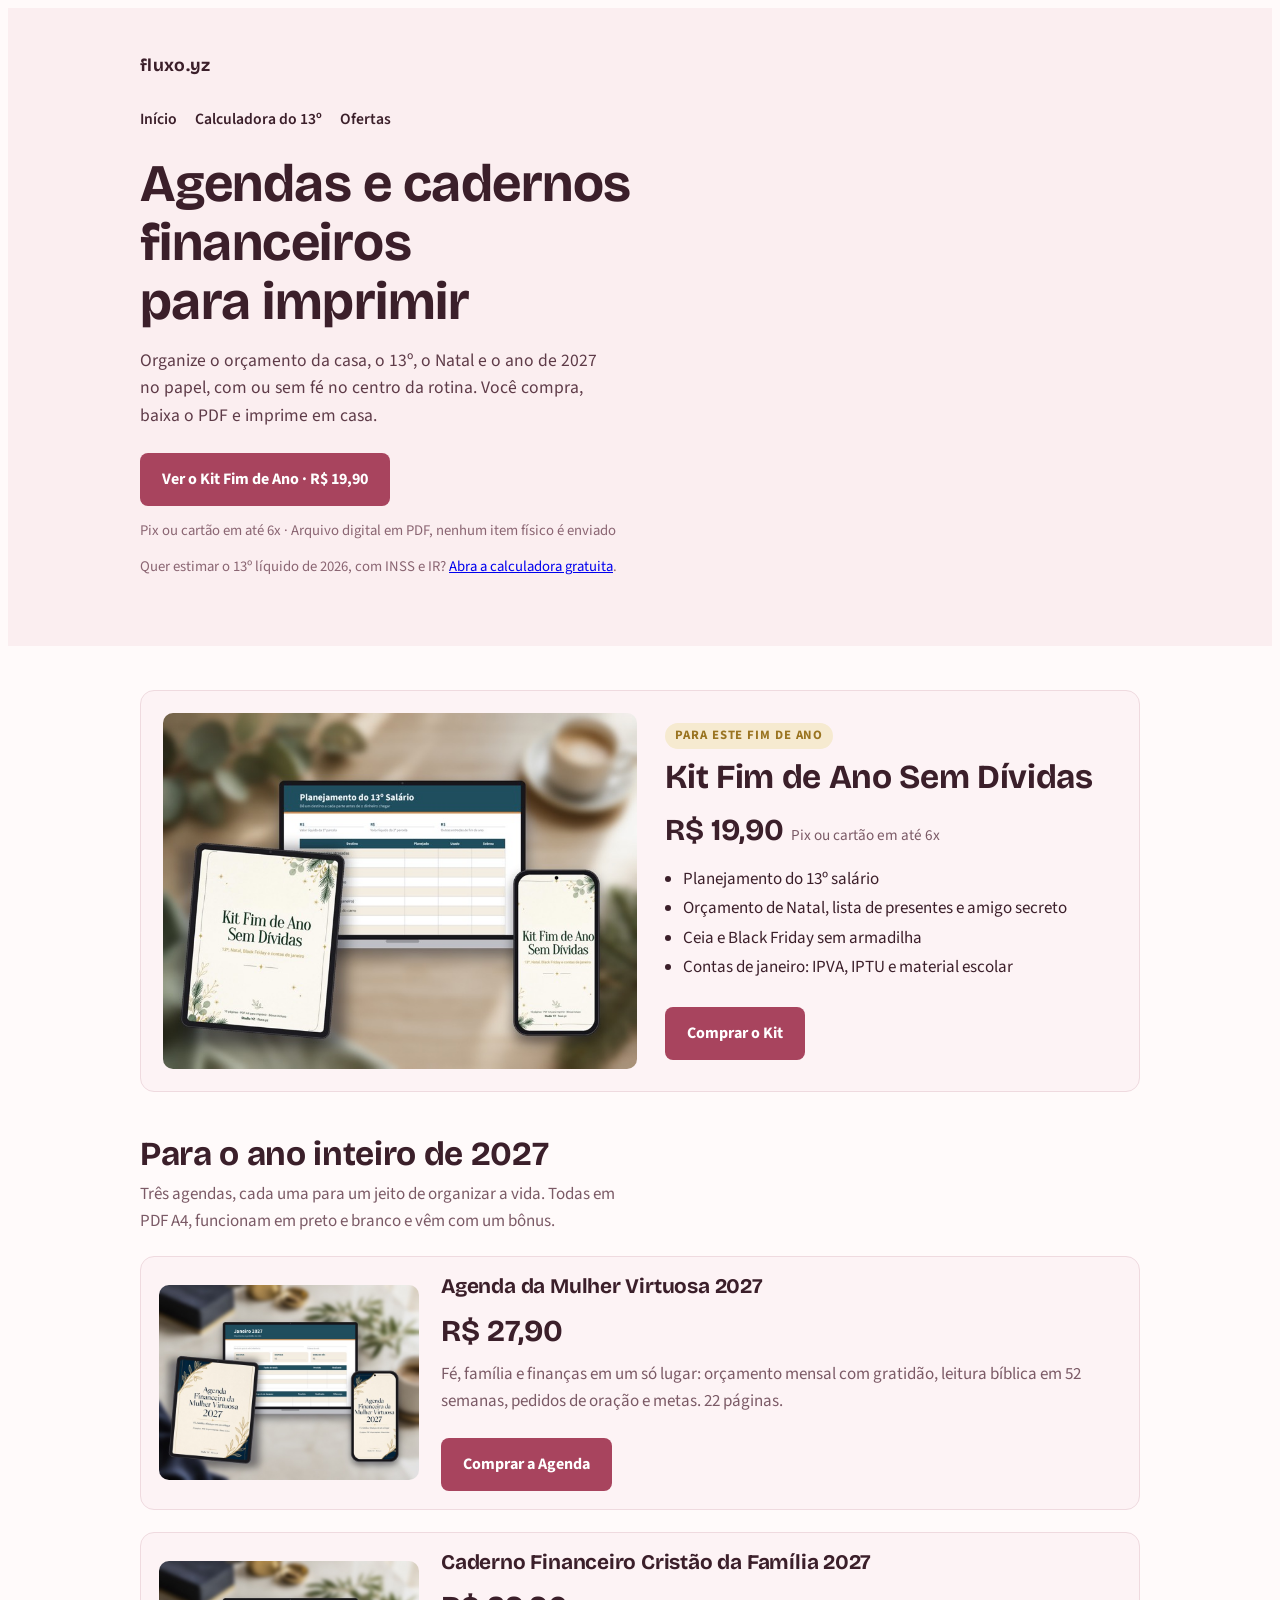
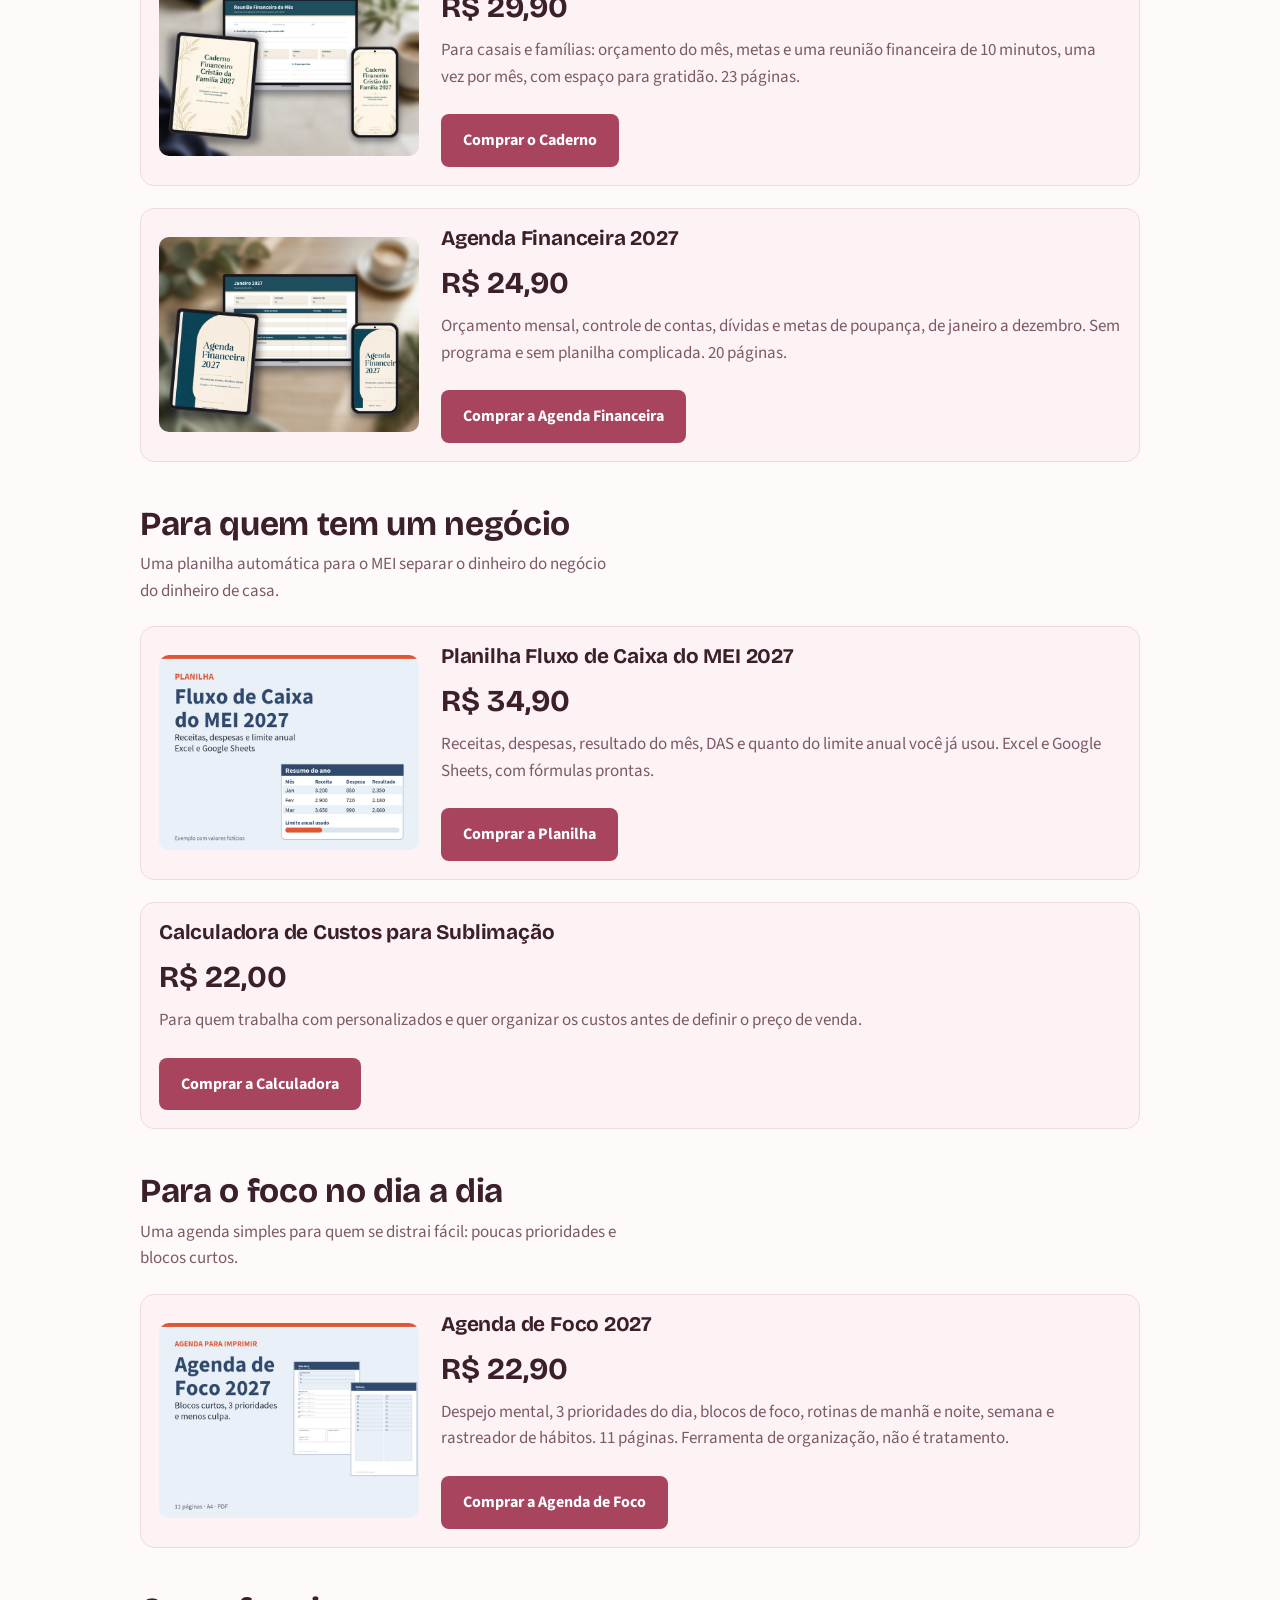
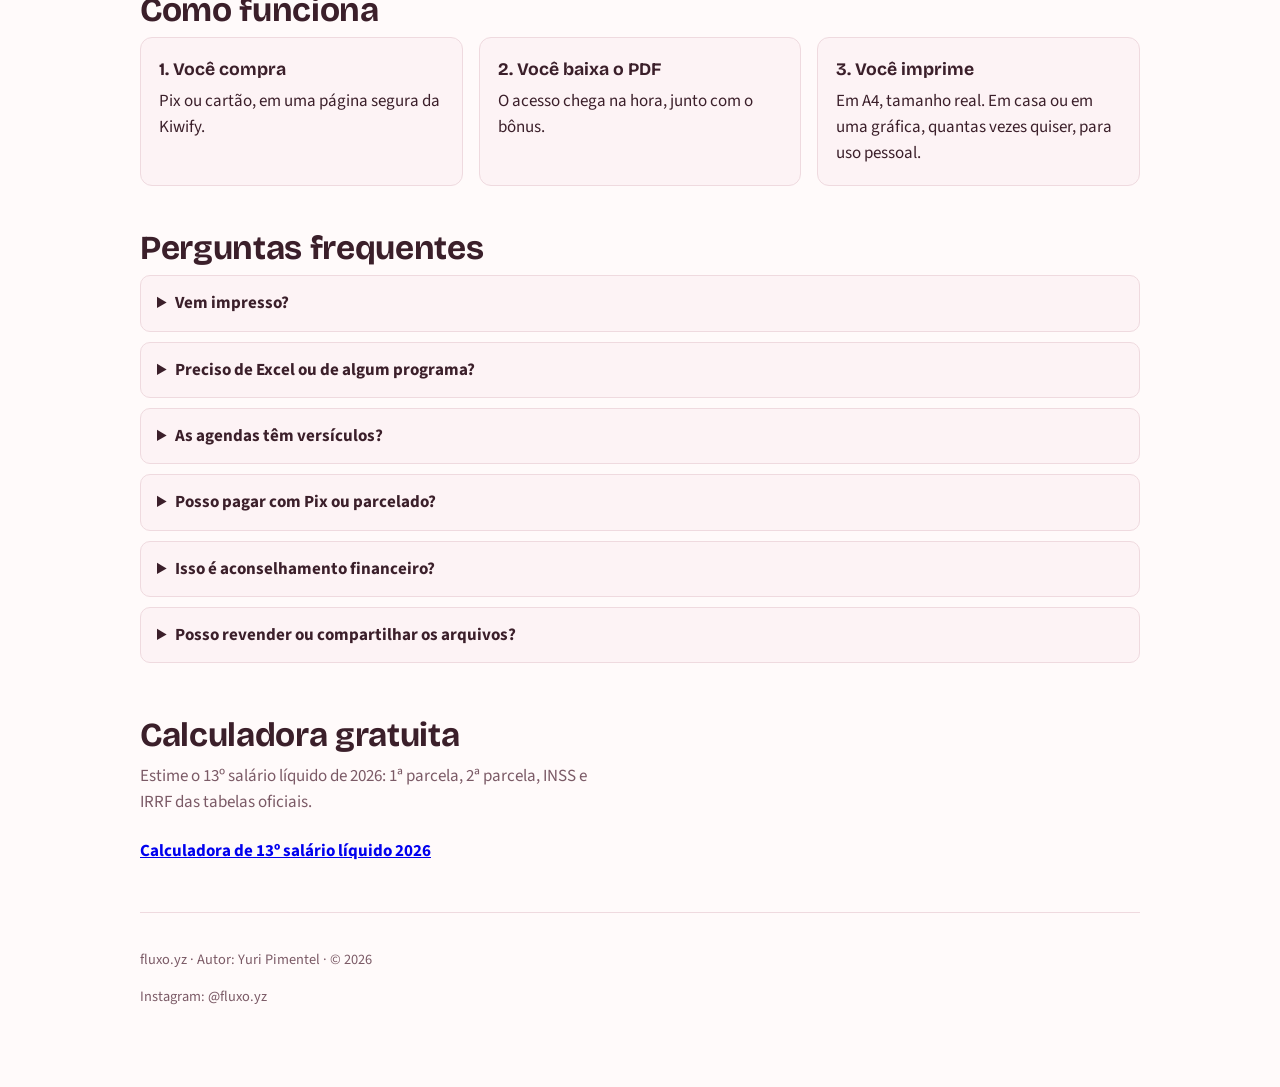
==== fluxo-yz/index.html @ ad60f801 "Add calculadora de 13º líquido 2026, sitemap e robots.txt Reescreve a calculadora com INSS/IRRF 2026" ====
<!doctype html><html lang="pt-BR"><head><meta charset="utf-8"><meta name="viewport" content="width=device-width,initial-scale=1,viewport-fit=cover"><title>fluxo.yz agendas financeiras</title>

<link rel="stylesheet" href="https://fonts.googleapis.com/css2?family=Bricolage+Grotesque:wght@600;700&family=Source+Sans+3:wght@400;600;700&display=swap">
<style>
/* Layout: brand header, one featured product (Kit, the time-limited one), then three product rows, how it works, FAQ. Warm white, navy headings, coral buttons. */
:root{
  --bg:#fffafa; --surface:#fdf3f5; --fg:#3b1f2a; --muted:#7b5a66; --line:#efdadf;
  --green:#fbeef0; --green-fg:#3b1f2a; --gold:#9a7421; --gold-soft:#f6ead0;
  --btn:#a8445e; --btn-fg:#ffffff; --lead:#5e3b48; --meta:#8a6572;
  --font-display:"Bricolage Grotesque","Segoe UI",system-ui,sans-serif;
  --font-body:"Source Sans 3","Segoe UI",system-ui,sans-serif;
}
@media (prefers-color-scheme: dark){:root:not([data-theme="light"]){
  --bg:#1c1116; --surface:#2a1a22; --fg:#f8edf0; --muted:#c4a3ae; --line:#42272f;
  --green:#2a1a22; --green-fg:#f8edf0; --gold:#e3bf72; --gold-soft:#3b2d16;
  --btn:#e58aa3; --btn-fg:#2a1019; --lead:#e0c5cd; --meta:#b99aa5; color-scheme:dark}}
:root[data-theme="dark"]{
  --bg:#1c1116; --surface:#2a1a22; --fg:#f8edf0; --muted:#c4a3ae; --line:#42272f;
  --green:#2a1a22; --green-fg:#f8edf0; --gold:#e3bf72; --gold-soft:#3b2d16;
  --btn:#e58aa3; --btn-fg:#2a1019; --lead:#e0c5cd; --meta:#b99aa5; color-scheme:dark}
body{background:var(--bg);color:var(--fg);font-family:var(--font-body);font-size:17px;line-height:1.55;padding-block:0 56px}
.wrap{max-width:1000px;margin:0 auto;padding-left:max(16px,env(safe-area-inset-left,0px));padding-right:max(16px,env(safe-area-inset-right,0px))}
h1,h2,h3{font-family:var(--font-display);margin:0;text-wrap:balance;letter-spacing:-.01em;line-height:1.12}
header.top{background:var(--green);color:var(--green-fg);padding-block:44px 52px}
.hero-nav{display:flex;flex-wrap:wrap;gap:8px 18px;margin:0 0 22px}
.hero-nav a{color:var(--fg);font-weight:600;text-decoration:none;font-size:.98rem}
.hero-nav a:hover{text-decoration:underline}
.calc-links{list-style:none;padding:0;margin:16px 0 0}
.calc-links li{margin:0 0 10px}
.calc-links a{font-weight:700}

.brand{margin-bottom:28px}
.brand img{width:44px;height:44px;border-radius:50%}
.brand span{font-family:var(--font-display);font-weight:700;font-size:1.1rem;letter-spacing:.02em}
h1{font-size:clamp(2rem,5.5vw,3.3rem);max-width:17ch}
.lead{max-width:52ch;margin:16px 0 0;color:var(--lead);font-size:1.1rem}
.cta{display:inline-block;margin-top:24px;background:var(--btn);color:var(--btn-fg);font-weight:700;text-decoration:none;padding:14px 22px;border-radius:8px;font-size:1rem}

.meta{margin-top:14px;font-size:.92rem;color:var(--meta)}
section{padding-block:44px 0}
h2{font-size:clamp(1.5rem,3.6vw,2.1rem);margin-bottom:8px}
.sub{color:var(--muted);max-width:60ch;margin:0 0 22px}
.feature{display:grid;grid-template-columns:1.05fr 1fr;gap:28px;align-items:center;background:var(--surface);border:1px solid var(--line);border-radius:14px;padding:22px}
.feature img,.row img{width:100%;height:auto;border-radius:10px;display:block}
.tag{display:inline-block;font-size:.8rem;font-weight:700;letter-spacing:.07em;text-transform:uppercase;background:var(--gold-soft);color:var(--gold);padding:3px 10px;border-radius:99px}
.price{font-family:var(--font-display);font-size:1.9rem;font-weight:700;margin:10px 0 2px}
.price small{font-size:.95rem;font-weight:400;color:var(--muted);font-family:var(--font-body)}
ul.in{margin:12px 0 0;padding-left:1.1rem}
ul.in li{margin:3px 0}
.rows{display:flex;flex-direction:column;gap:22px}
.row{display:grid;grid-template-columns:260px 1fr;gap:22px;align-items:center;background:var(--surface);border:1px solid var(--line);border-radius:14px;padding:18px}
.row h3{font-size:1.3rem}
.row p{margin:6px 0 0;color:var(--muted)}
.steps{display:grid;grid-template-columns:repeat(3,1fr);gap:16px}
.step{background:var(--surface);border:1px solid var(--line);border-radius:12px;padding:18px}
.step b{font-family:var(--font-display);font-size:1.1rem;display:block;margin-bottom:4px}
details{background:var(--surface);border:1px solid var(--line);border-radius:10px;padding:14px 16px;margin-bottom:10px}
summary{cursor:pointer;font-weight:700}
details p{margin:8px 0 0;color:var(--muted)}
footer{margin-top:48px;padding-top:22px;border-top:1px solid var(--line);color:var(--muted);font-size:.9rem}
@media(max-width:760px){.feature,.row{grid-template-columns:1fr}.steps{grid-template-columns:1fr}}
a.cta:focus-visible,summary:focus-visible{outline:3px solid var(--gold);outline-offset:2px}
</style></head><body>

<header class="top"><div class="wrap">
  <div class="brand"><span>fluxo.yz</span></div>
  <nav class="hero-nav" aria-label="Principal">
    <a href="./" aria-current="page">Início</a>
    <a href="calculadora-13o-salario/">Calculadora do 13º</a>
    <a href="ofertas/">Ofertas</a>
  </nav>
  <h1>Agendas e cadernos financeiros para imprimir</h1>
  <p class="lead">Organize o orçamento da casa, o 13º, o Natal e o ano de 2027 no papel, com ou sem fé no centro da rotina. Você compra, baixa o PDF e imprime em casa.</p>
  <a class="cta" href="https://pay.kiwify.com.br/gpDDOzI?utm_source=landing&utm_medium=site&utm_campaign=lp-nov26&utm_content=hero">Ver o Kit Fim de Ano · R$ 19,90</a>
  <div class="meta">Pix ou cartão em até 6x · Arquivo digital em PDF, nenhum item físico é enviado</div>
  <p class="meta">Quer estimar o 13º líquido de 2026, com INSS e IR? <a href="calculadora-13o-salario/">Abra a calculadora gratuita</a>.</p>
</div></header>

<main class="wrap">
<section>
  <div class="feature">
    <img alt="Kit Fim de Ano Sem Dívidas no iPad e no celular" src="[data-uri]">
    <div>
      <span class="tag">Para este fim de ano</span>
      <h2 style="margin-top:10px">Kit Fim de Ano Sem Dívidas</h2>
      <div class="price">R$ 19,90 <small>Pix ou cartão em até 6x</small></div>
      <ul class="in">
        <li>Planejamento do 13º salário</li>
        <li>Orçamento de Natal, lista de presentes e amigo secreto</li>
        <li>Ceia e Black Friday sem armadilha</li>
        <li>Contas de janeiro: IPVA, IPTU e material escolar</li>
      </ul>
      <a class="cta" href="https://pay.kiwify.com.br/gpDDOzI?utm_source=landing&utm_medium=site&utm_campaign=lp-nov26&utm_content=kit">Comprar o Kit</a>
    </div>
  </div>
</section>

<section>
  <h2>Para o ano inteiro de 2027</h2>
  <p class="sub">Três agendas, cada uma para um jeito de organizar a vida. Todas em PDF A4, funcionam em preto e branco e vêm com um bônus.</p>
  <div class="rows">
    <div class="row">
      <img alt="Agenda da Mulher Virtuosa 2027" src="[data-uri]">
      <div>
        <h3>Agenda da Mulher Virtuosa 2027</h3>
        <div class="price">R$ 27,90</div>
        <p>Fé, família e finanças em um só lugar: orçamento mensal com gratidão, leitura bíblica em 52 semanas, pedidos de oração e metas. 22 páginas.</p>
        <a class="cta" href="https://pay.kiwify.com.br/ndzrZaI?utm_source=landing&utm_medium=site&utm_campaign=lp-nov26&utm_content=virtuosa">Comprar a Agenda</a>
      </div>
    </div>
    <div class="row">
      <img alt="Caderno Financeiro Cristão da Família 2027" src="[data-uri]">
      <div>
        <h3>Caderno Financeiro Cristão da Família 2027</h3>
        <div class="price">R$ 29,90</div>
        <p>Para casais e famílias: orçamento do mês, metas e uma reunião financeira de 10 minutos, uma vez por mês, com espaço para gratidão. 23 páginas.</p>
        <a class="cta" href="https://pay.kiwify.com.br/xUQPfjQ?utm_source=landing&utm_medium=site&utm_campaign=lp-nov26&utm_content=familia">Comprar o Caderno</a>
      </div>
    </div>
    <div class="row">
      <img alt="Agenda Financeira 2027" src="[data-uri]">
      <div>
        <h3>Agenda Financeira 2027</h3>
        <div class="price">R$ 24,90</div>
        <p>Orçamento mensal, controle de contas, dívidas e metas de poupança, de janeiro a dezembro. Sem programa e sem planilha complicada. 20 páginas.</p>
        <a class="cta" href="https://pay.kiwify.com.br/mEySs1c?utm_source=landing&utm_medium=site&utm_campaign=lp-nov26&utm_content=agenda">Comprar a Agenda Financeira</a>
      </div>
    </div>
  </div>
</section>


<section>
  <h2>Para quem tem um negócio</h2>
  <p class="sub">Uma planilha automática para o MEI separar o dinheiro do negócio do dinheiro de casa.</p>
  <div class="rows">
    <div class="row">
      <img alt="Planilha Fluxo de Caixa do MEI 2027" src="[data-uri]">
      <div>
        <h3>Planilha Fluxo de Caixa do MEI 2027</h3>
        <div class="price">R$ 34,90</div>
        <p>Receitas, despesas, resultado do mês, DAS e quanto do limite anual você já usou. Excel e Google Sheets, com fórmulas prontas.</p>
        <a class="cta" href="https://pay.kiwify.com.br/rLqLBRg?utm_source=landing&utm_medium=site&utm_campaign=lp-nov26&utm_content=mei">Comprar a Planilha</a>
      </div>
    </div>
    <div class="row">
      <div style="grid-column:1 / -1">
        <h3>Calculadora de Custos para Sublimação</h3>
        <div class="price">R$ 22,00</div>
        <p>Para quem trabalha com personalizados e quer organizar os custos antes de definir o preço de venda.</p>
        <a class="cta" href="https://pay.kiwify.com.br/ODxu8qK?utm_source=landing&utm_medium=site&utm_campaign=lp-nov26&utm_content=sublimacao">Comprar a Calculadora</a>
      </div>
    </div>
  </div>
</section>


<section>
  <h2>Para o foco no dia a dia</h2>
  <p class="sub">Uma agenda simples para quem se distrai fácil: poucas prioridades e blocos curtos.</p>
  <div class="rows">
    <div class="row">
      <img alt="Agenda de Foco 2027" src="[data-uri]">
      <div>
        <h3>Agenda de Foco 2027</h3>
        <div class="price">R$ 22,90</div>
        <p>Despejo mental, 3 prioridades do dia, blocos de foco, rotinas de manhã e noite, semana e rastreador de hábitos. 11 páginas. Ferramenta de organização, não é tratamento.</p>
        <a class="cta" href="https://pay.kiwify.com.br/nKPD2Nx">Comprar a Agenda de Foco</a>
      </div>
    </div>
  </div>
</section>

<section>
  <h2>Como funciona</h2>
  <div class="steps">
    <div class="step"><b>1. Você compra</b>Pix ou cartão, em uma página segura da Kiwify.</div>
    <div class="step"><b>2. Você baixa o PDF</b>O acesso chega na hora, junto com o bônus.</div>
    <div class="step"><b>3. Você imprime</b>Em A4, tamanho real. Em casa ou em uma gráfica, quantas vezes quiser, para uso pessoal.</div>
  </div>
</section>

<section>
  <h2>Perguntas frequentes</h2>
  <details><summary>Vem impresso?</summary><p>Não. É um arquivo digital em PDF para você imprimir. Nenhum item físico é enviado.</p></details>
  <details><summary>Preciso de Excel ou de algum programa?</summary><p>Não. Basta imprimir e preencher à mão. Também dá para preencher em um tablet com um aplicativo de anotação em PDF.</p></details>
  <details><summary>As agendas têm versículos?</summary><p>Não trazem texto bíblico. Há campos para você escrever os versículos da tradução que preferir.</p></details>
  <details><summary>Posso pagar com Pix ou parcelado?</summary><p>Sim. O checkout da Kiwify aceita Pix e cartão em até 6x.</p></details>
  <details><summary>Isso é aconselhamento financeiro?</summary><p>Não. É uma ferramenta de organização. Os resultados dependem de como cada pessoa a utiliza.</p></details>
  <details><summary>Posso revender ou compartilhar os arquivos?</summary><p>Não. O uso é pessoal.</p></details>
</section>

<section>
  <h2>Calculadora gratuita</h2>
  <p class="sub">Estime o 13º salário líquido de 2026: 1ª parcela, 2ª parcela, INSS e IRRF das tabelas oficiais.</p>
  <ul class="calc-links">
    <li><a href="calculadora-13o-salario/">Calculadora de 13º salário líquido 2026</a></li>
  </ul>
</section>

<footer>
  <p>fluxo.yz · Autor: Yuri Pimentel · © 2026</p>
  <p>Instagram: @fluxo.yz</p>
</footer>
</main>
</body></html>
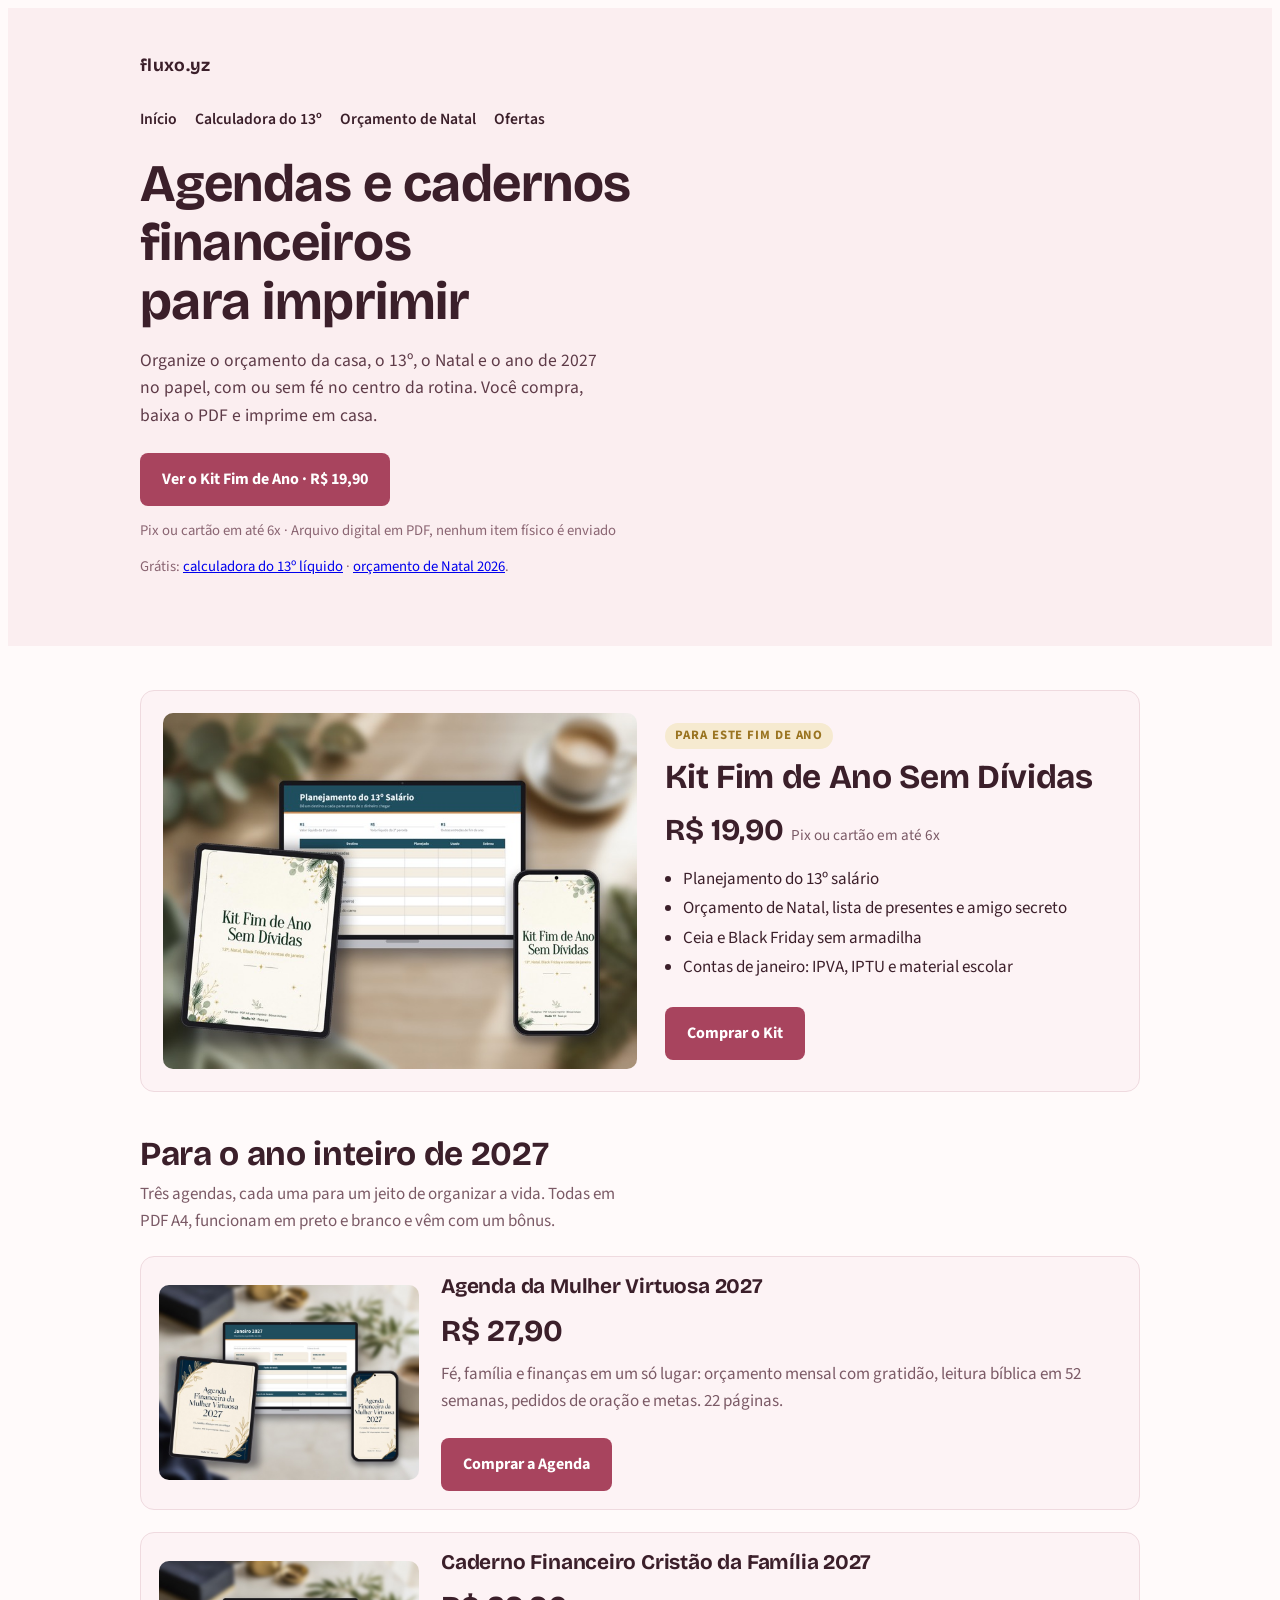
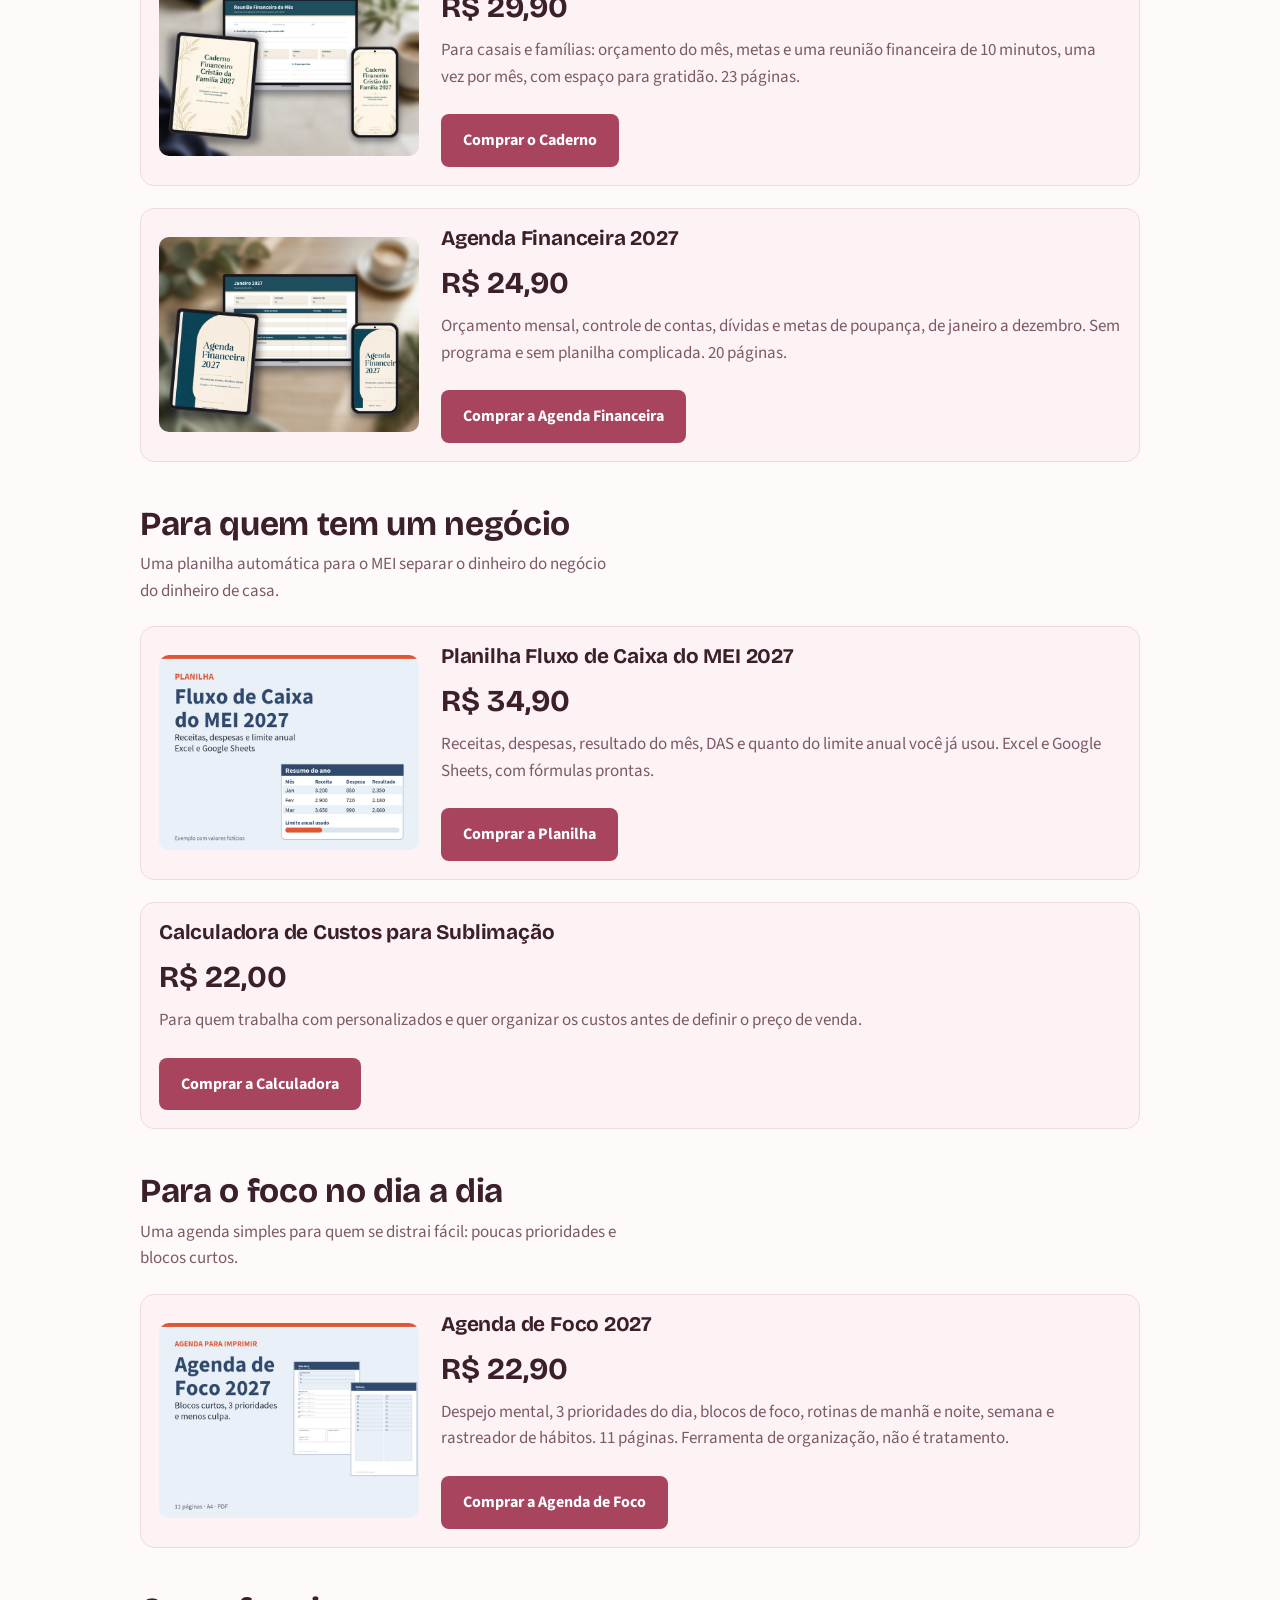
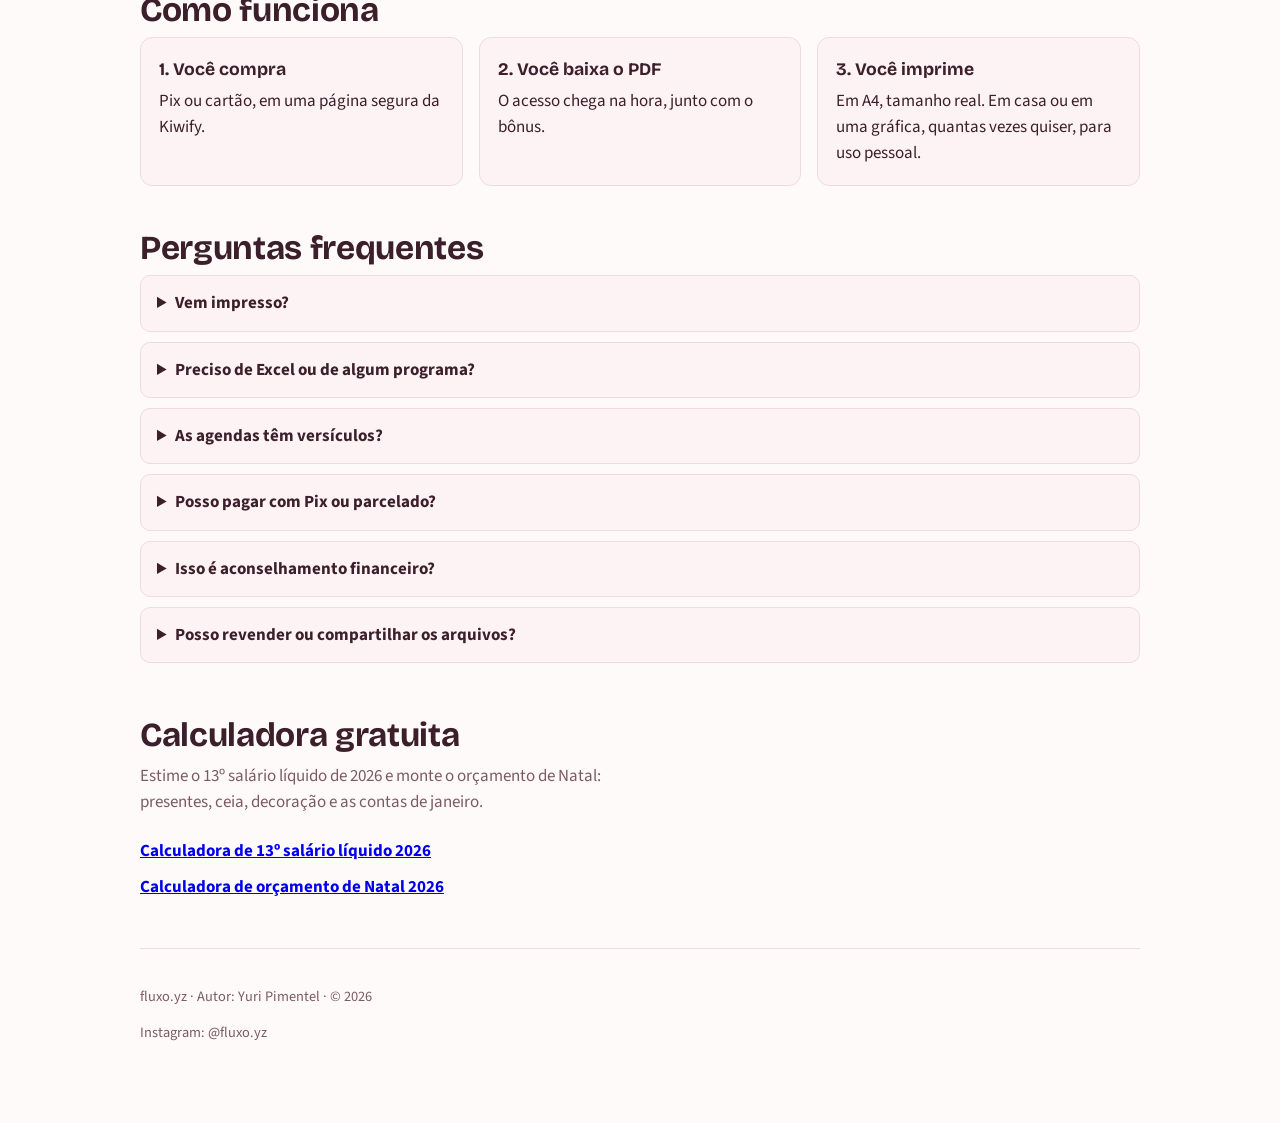
==== commit 05bb1856: "Add calculadora de orçamento de Natal 2026 Página gratuita para somar o 13º, presentes, ceia e conta" ====
--- a/fluxo-yz/index.html
+++ b/fluxo-yz/index.html
@@ -67,13 +67,14 @@
   <nav class="hero-nav" aria-label="Principal">
     <a href="./" aria-current="page">Início</a>
     <a href="calculadora-13o-salario/">Calculadora do 13º</a>
+    <a href="calculadora-orcamento-natal/">Orçamento de Natal</a>
     <a href="ofertas/">Ofertas</a>
   </nav>
   <h1>Agendas e cadernos financeiros para imprimir</h1>
   <p class="lead">Organize o orçamento da casa, o 13º, o Natal e o ano de 2027 no papel, com ou sem fé no centro da rotina. Você compra, baixa o PDF e imprime em casa.</p>
   <a class="cta" href="https://pay.kiwify.com.br/gpDDOzI?utm_source=landing&utm_medium=site&utm_campaign=lp-nov26&utm_content=hero">Ver o Kit Fim de Ano · R$ 19,90</a>
   <div class="meta">Pix ou cartão em até 6x · Arquivo digital em PDF, nenhum item físico é enviado</div>
-  <p class="meta">Quer estimar o 13º líquido de 2026, com INSS e IR? <a href="calculadora-13o-salario/">Abra a calculadora gratuita</a>.</p>
+  <p class="meta">Grátis: <a href="calculadora-13o-salario/">calculadora do 13º líquido</a> · <a href="calculadora-orcamento-natal/">orçamento de Natal 2026</a>.</p>
 </div></header>
 
 <main class="wrap">
@@ -192,9 +193,10 @@
 
 <section>
   <h2>Calculadora gratuita</h2>
-  <p class="sub">Estime o 13º salário líquido de 2026: 1ª parcela, 2ª parcela, INSS e IRRF das tabelas oficiais.</p>
+  <p class="sub">Estime o 13º salário líquido de 2026 e monte o orçamento de Natal: presentes, ceia, decoração e as contas de janeiro.</p>
   <ul class="calc-links">
     <li><a href="calculadora-13o-salario/">Calculadora de 13º salário líquido 2026</a></li>
+    <li><a href="calculadora-orcamento-natal/">Calculadora de orçamento de Natal 2026</a></li>
   </ul>
 </section>
 
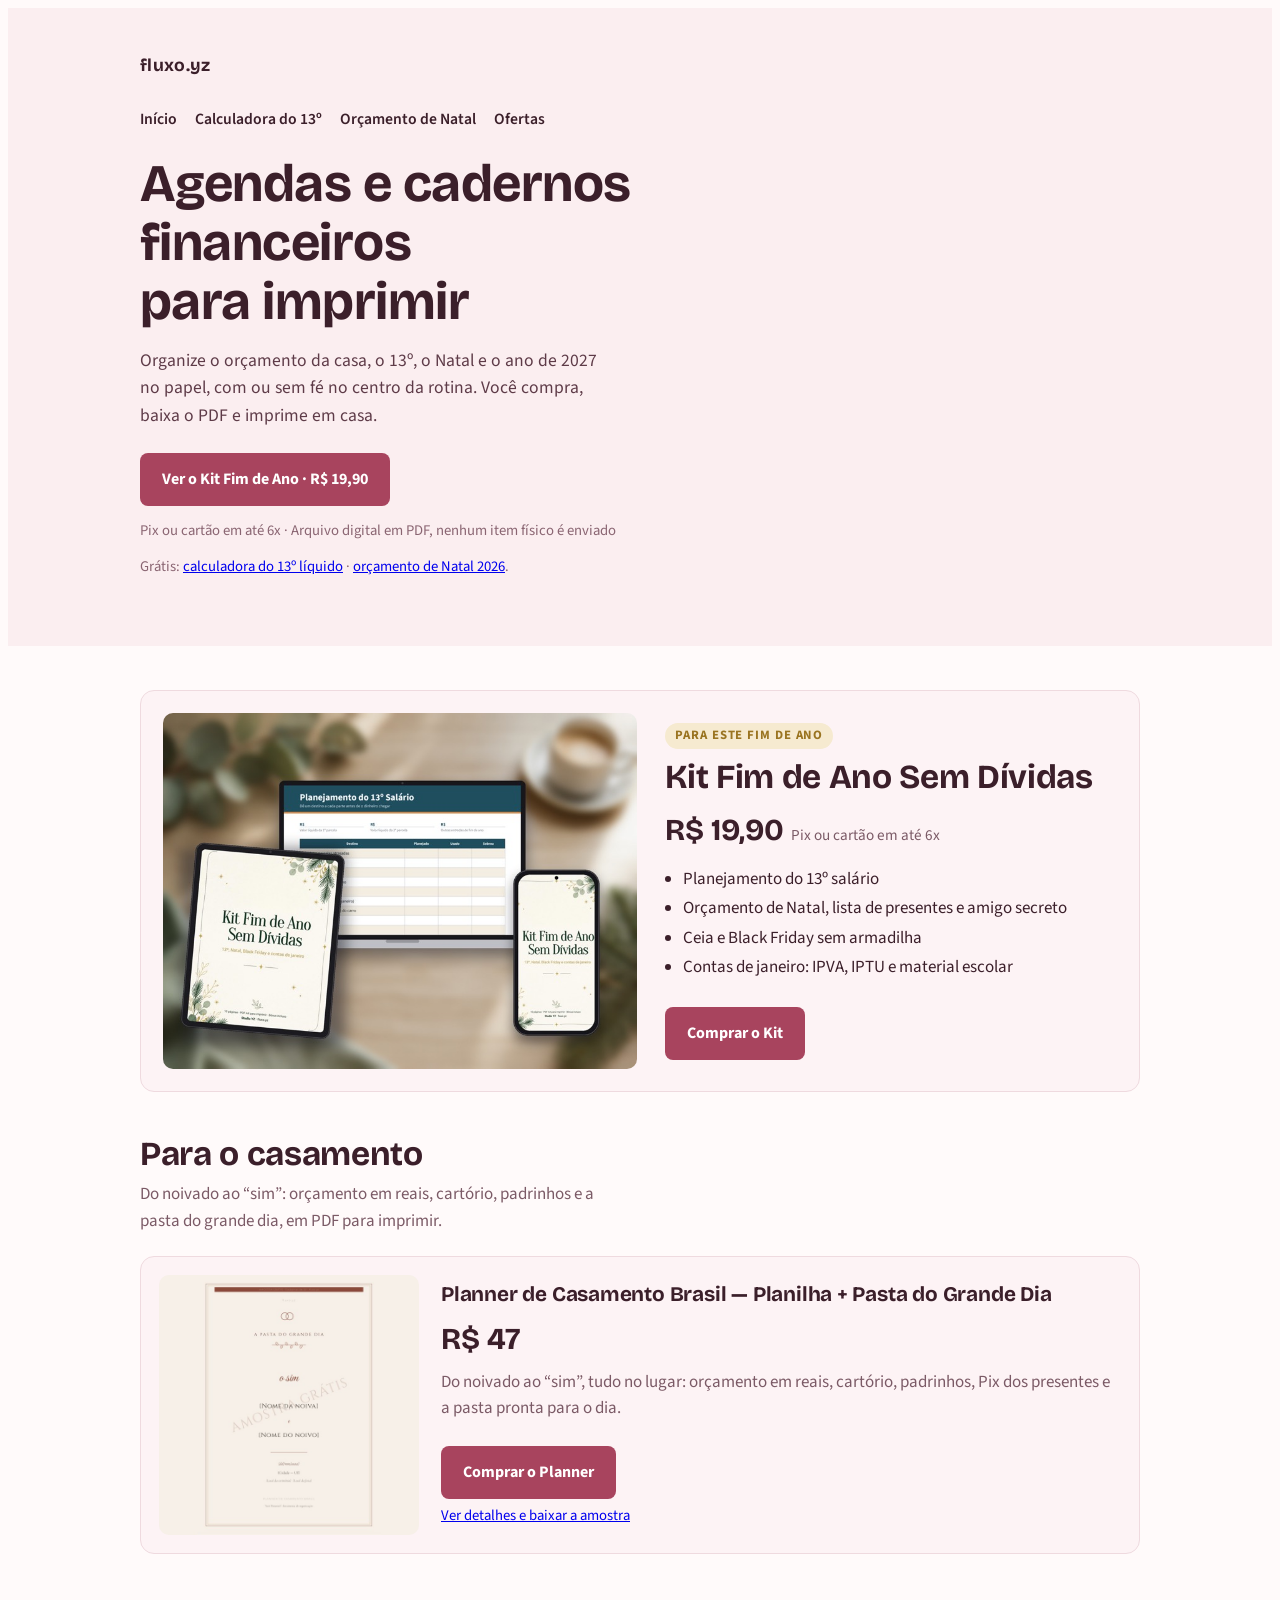
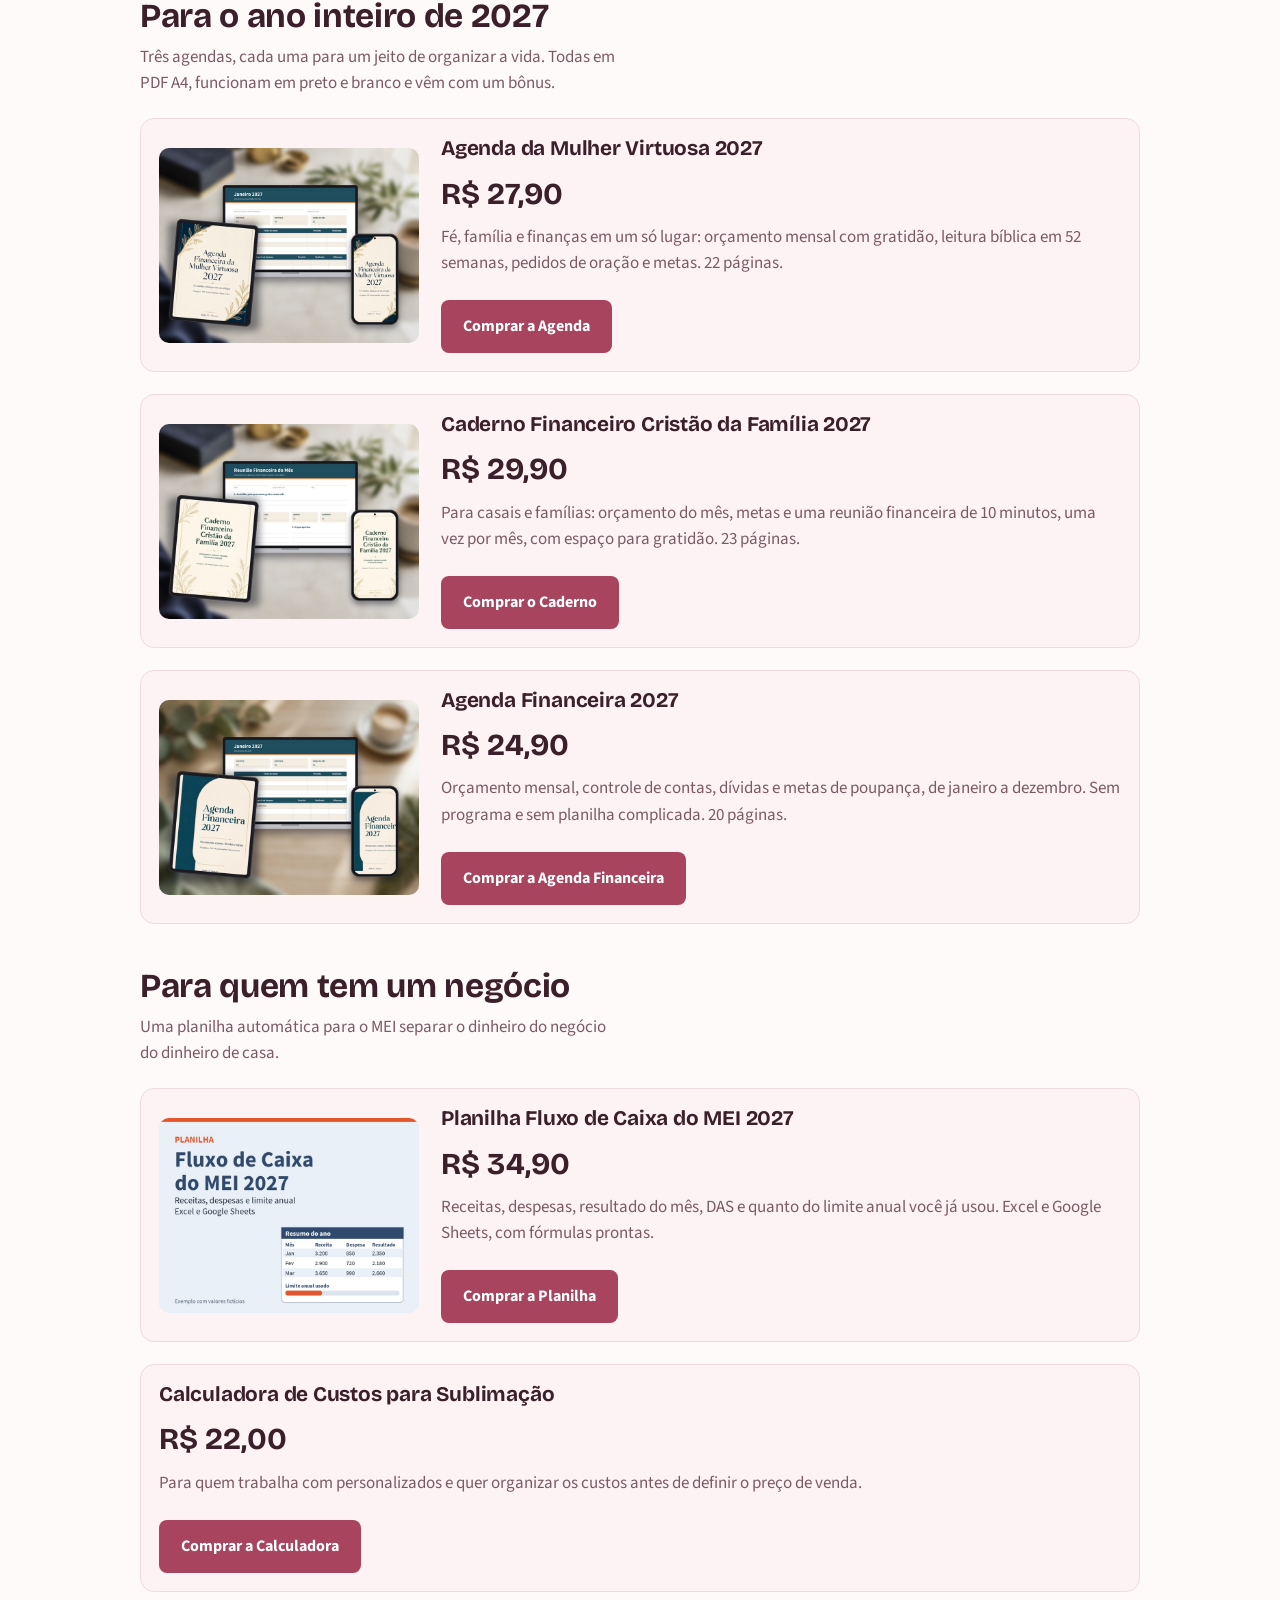
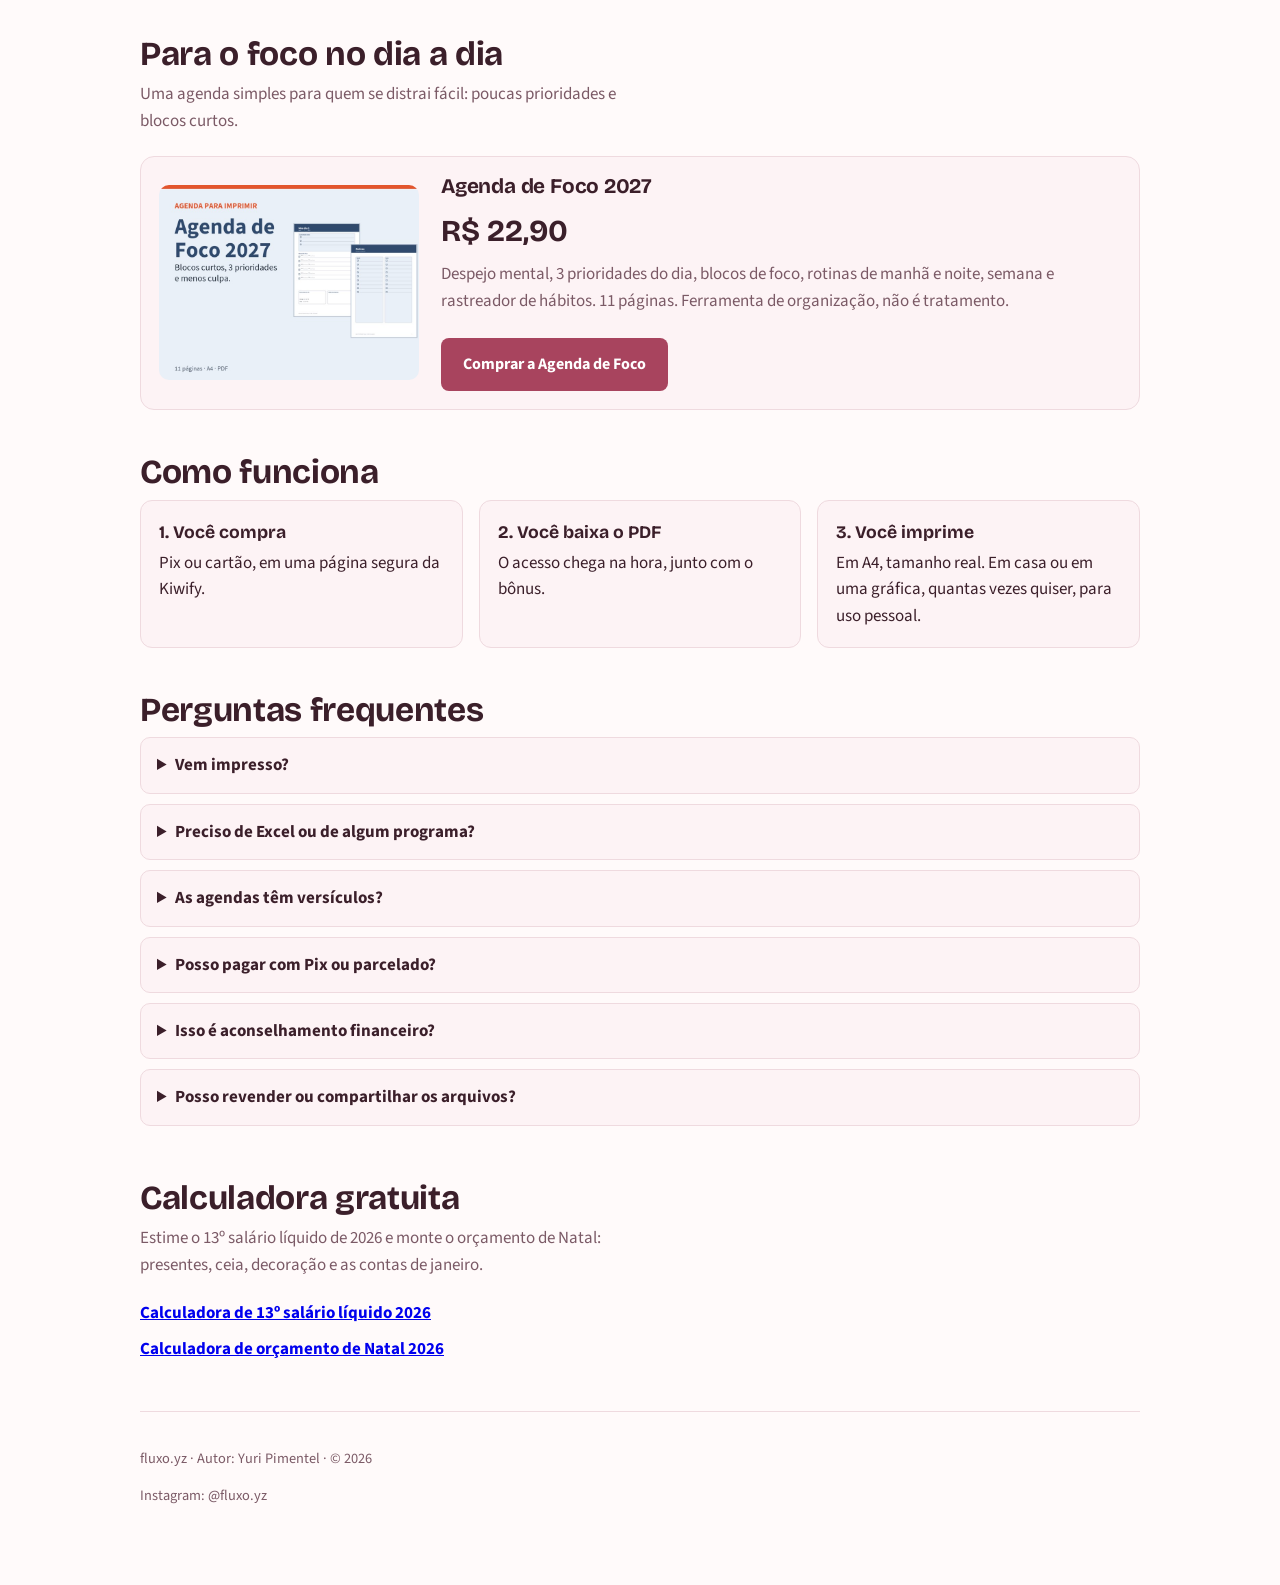
==== commit ff92c45b: "Add Planner de Casamento Brasil to the fluxo.yz storefront New product card on the landing page, pro" ====
--- a/fluxo-yz/index.html
+++ b/fluxo-yz/index.html
@@ -97,6 +97,23 @@
 </section>
 
 <section>
+  <h2>Para o casamento</h2>
+  <p class="sub">Do noivado ao “sim”: orçamento em reais, cartório, padrinhos e a pasta do grande dia, em PDF para imprimir.</p>
+  <div class="rows">
+    <div class="row">
+      <img alt="Planner de Casamento Brasil — Planilha + Pasta do Grande Dia" src="assets/planner-casamento.svg" width="600" height="600">
+      <div>
+        <h3>Planner de Casamento Brasil — Planilha + Pasta do Grande Dia</h3>
+        <div class="price">R$ 47</div>
+        <p>Do noivado ao “sim”, tudo no lugar: orçamento em reais, cartório, padrinhos, Pix dos presentes e a pasta pronta para o dia.</p>
+        <a class="cta" href="https://pay.kiwify.com.br/seXAGSn?utm_source=landing&amp;utm_medium=site&amp;utm_campaign=casamento&amp;utm_content=planner-casamento">Comprar o Planner</a>
+        <p class="meta"><a href="ofertas/planner-casamento.html">Ver detalhes e baixar a amostra</a></p>
+      </div>
+    </div>
+  </div>
+</section>
+
+<section>
   <h2>Para o ano inteiro de 2027</h2>
   <p class="sub">Três agendas, cada uma para um jeito de organizar a vida. Todas em PDF A4, funcionam em preto e branco e vêm com um bônus.</p>
   <div class="rows">
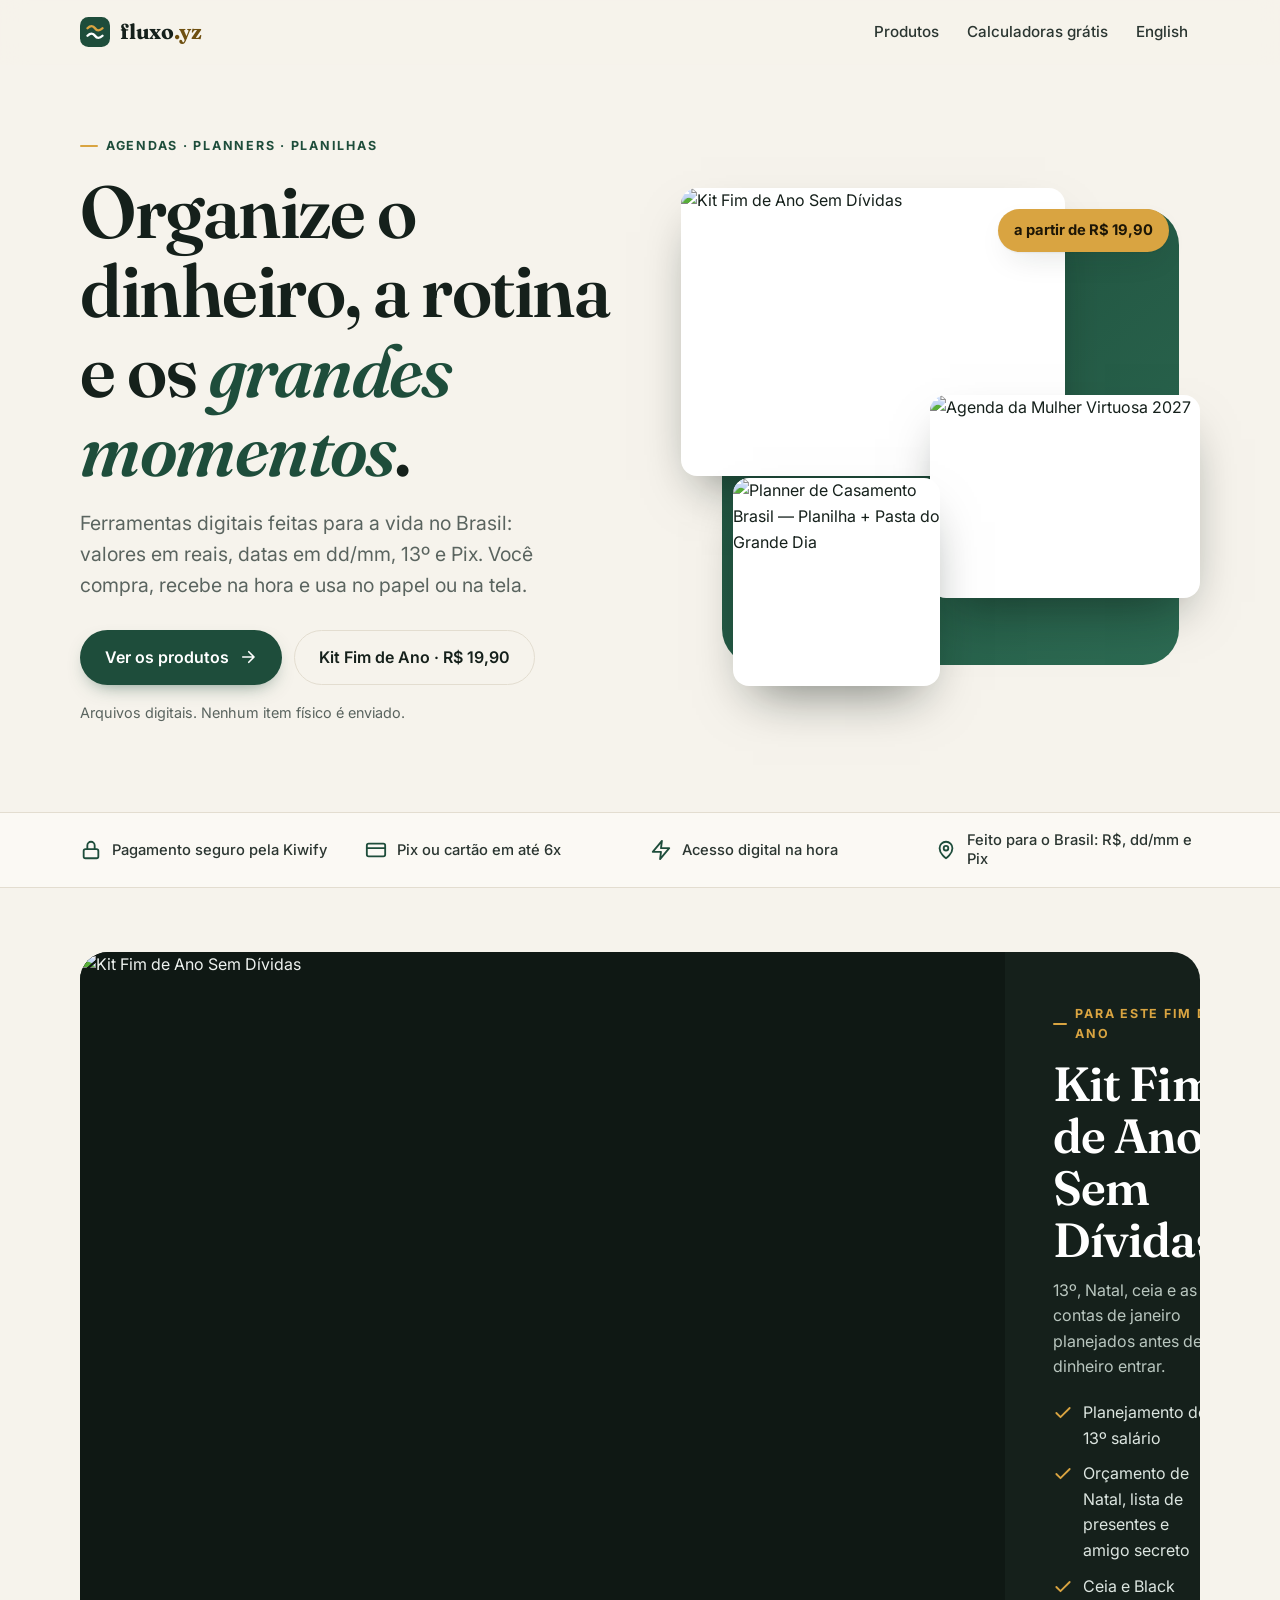
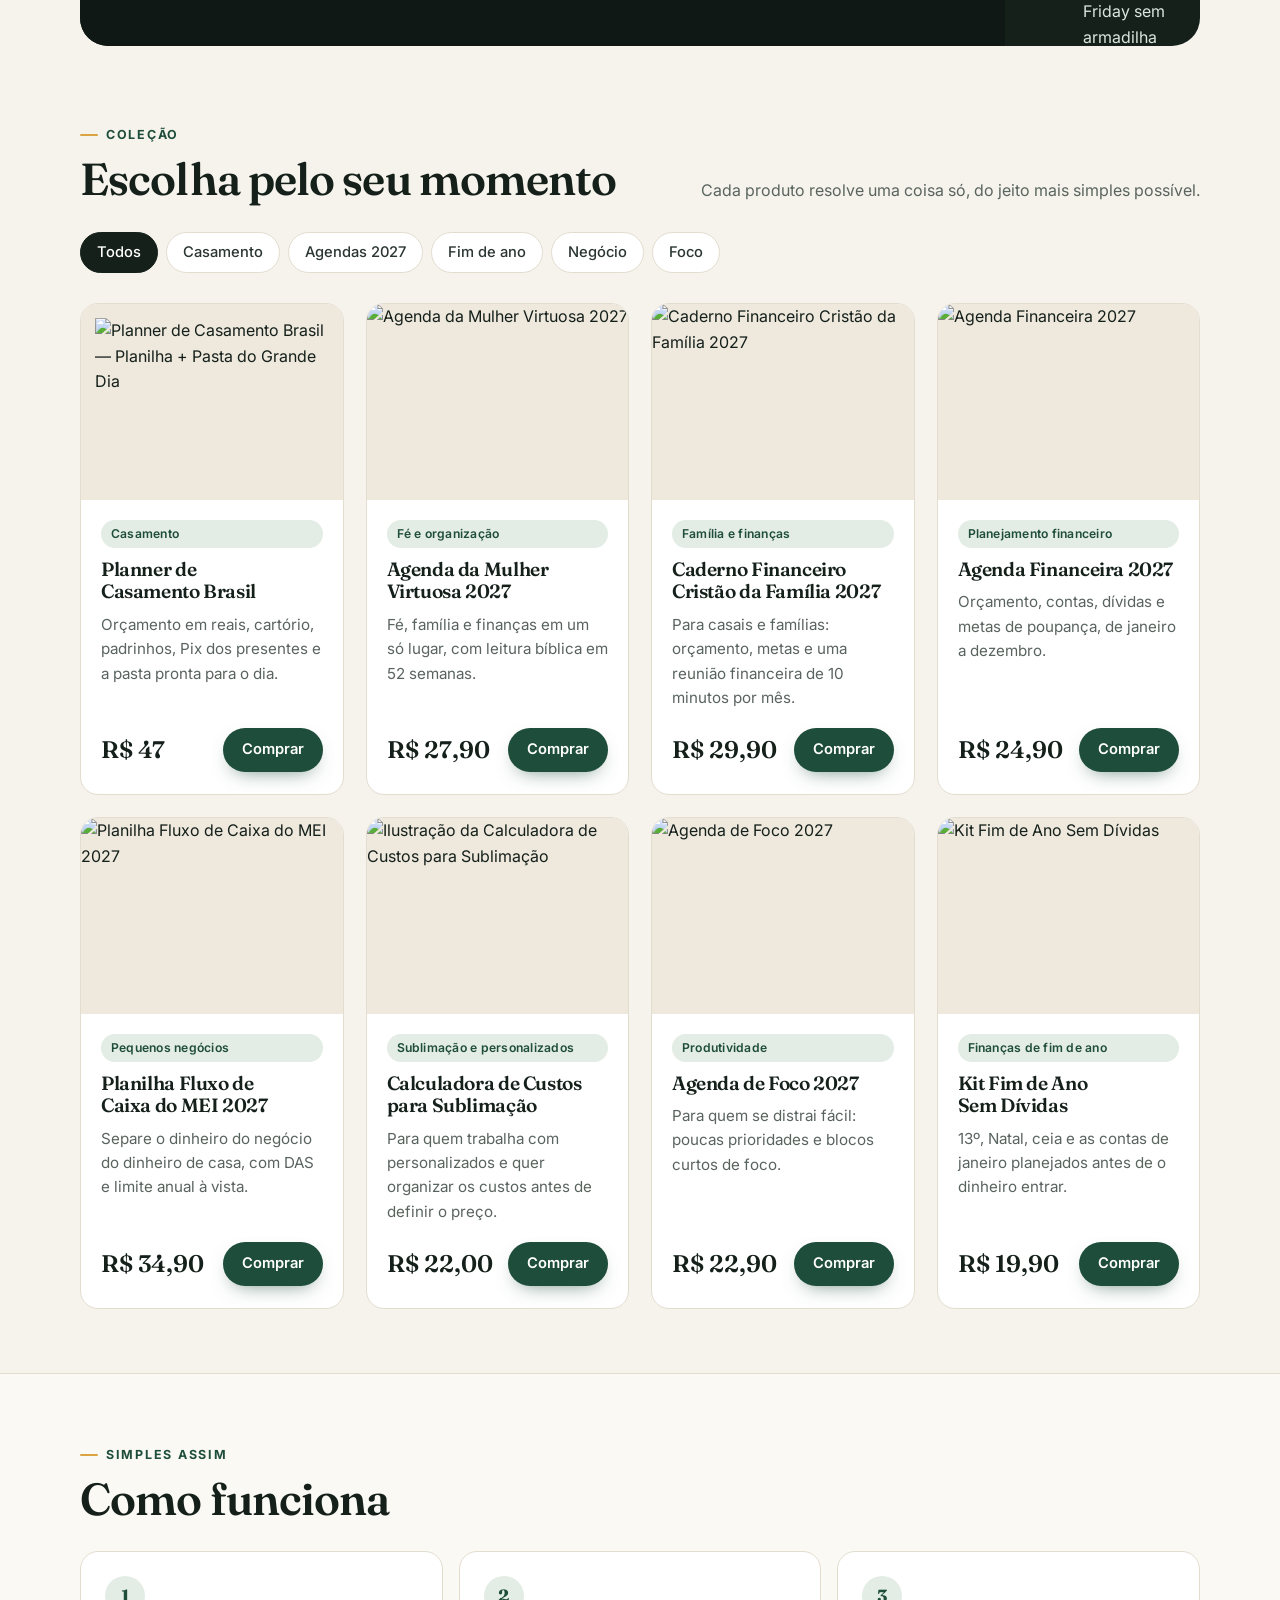
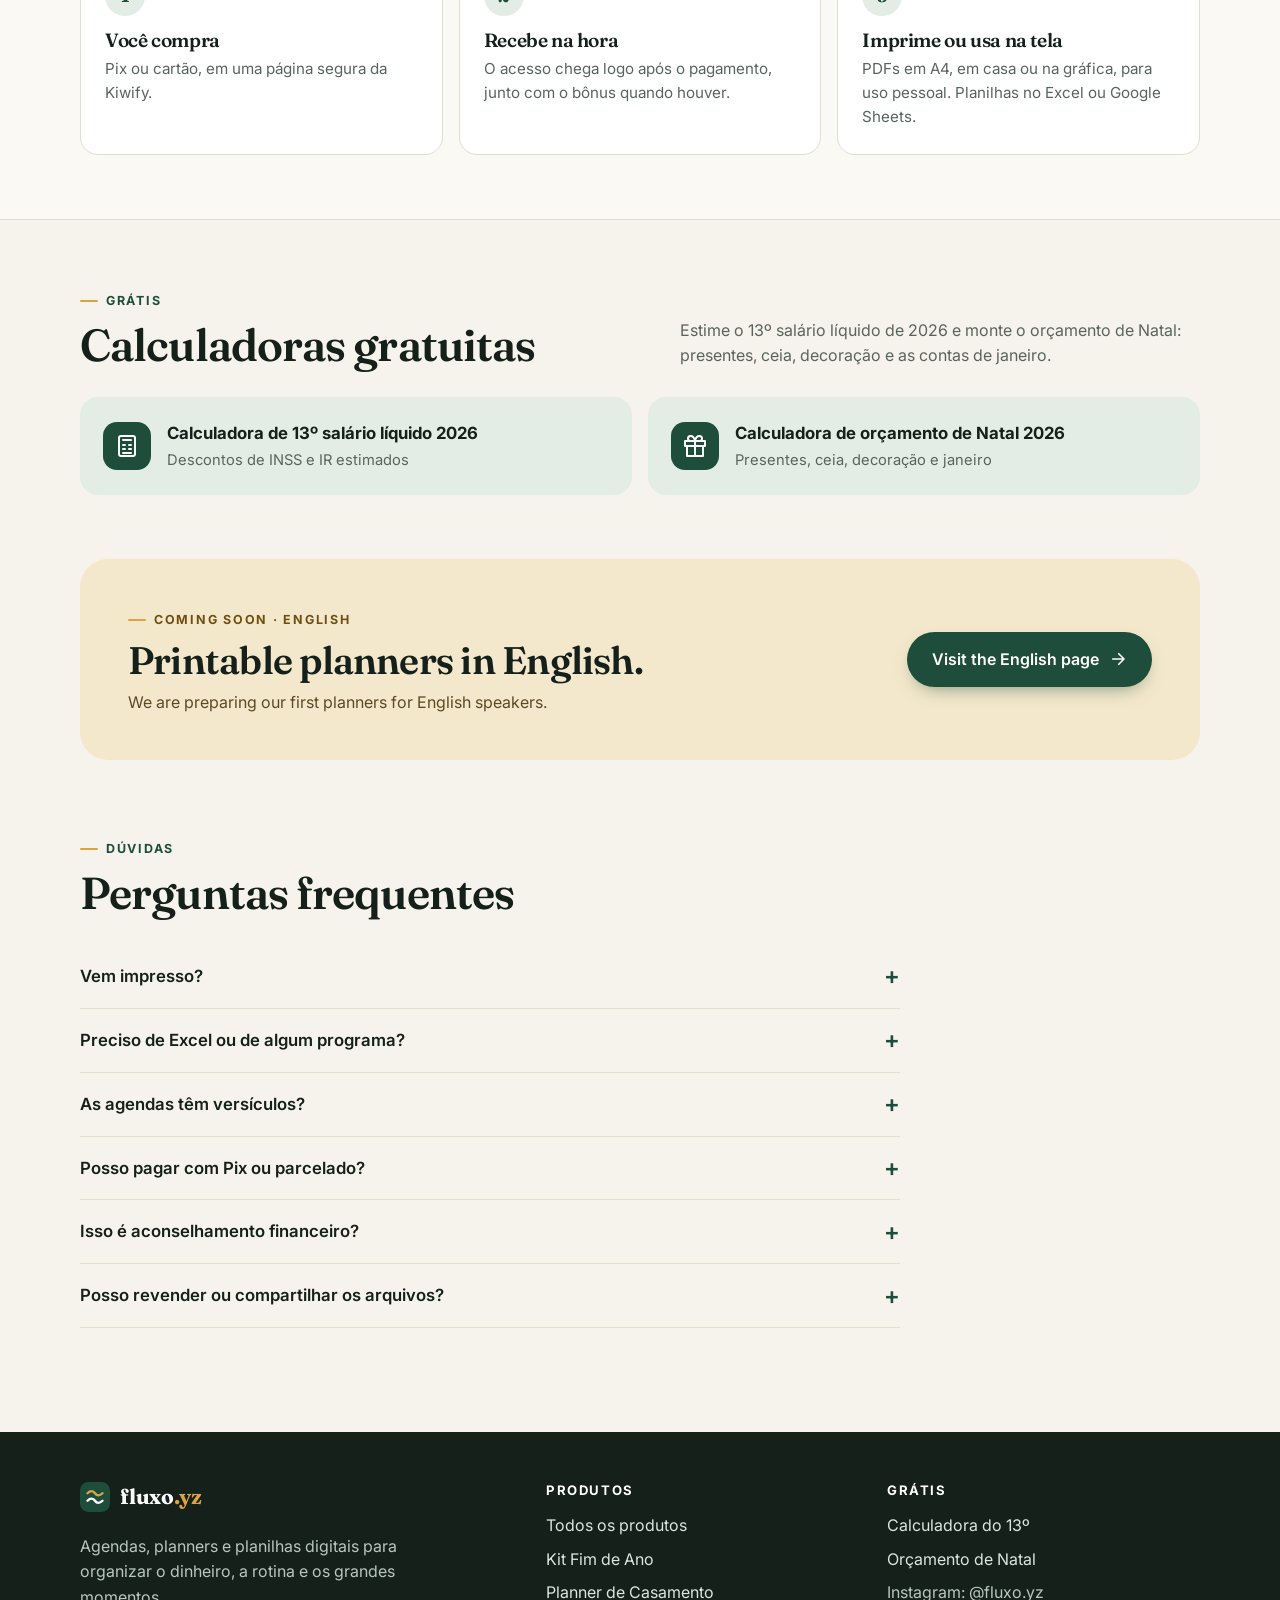
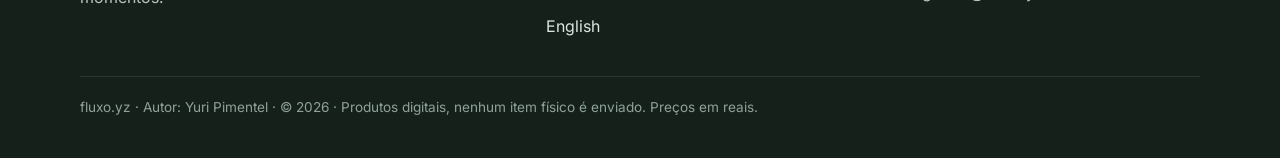
==== commit 3a7768b7: "ARI-4 redesign (1/6): site.css, favicon, home, EN placeholder" ====
--- a/fluxo-yz/index.html
+++ b/fluxo-yz/index.html
@@ -1,225 +1,191 @@
-<!doctype html><html lang="pt-BR"><head><meta charset="utf-8"><meta name="viewport" content="width=device-width,initial-scale=1,viewport-fit=cover"><title>fluxo.yz agendas financeiras</title>
-
-<link rel="stylesheet" href="https://fonts.googleapis.com/css2?family=Bricolage+Grotesque:wght@600;700&family=Source+Sans+3:wght@400;600;700&display=swap">
-<style>
-/* Layout: brand header, one featured product (Kit, the time-limited one), then three product rows, how it works, FAQ. Warm white, navy headings, coral buttons. */
-:root{
-  --bg:#fffafa; --surface:#fdf3f5; --fg:#3b1f2a; --muted:#7b5a66; --line:#efdadf;
-  --green:#fbeef0; --green-fg:#3b1f2a; --gold:#9a7421; --gold-soft:#f6ead0;
-  --btn:#a8445e; --btn-fg:#ffffff; --lead:#5e3b48; --meta:#8a6572;
-  --font-display:"Bricolage Grotesque","Segoe UI",system-ui,sans-serif;
-  --font-body:"Source Sans 3","Segoe UI",system-ui,sans-serif;
-}
-@media (prefers-color-scheme: dark){:root:not([data-theme="light"]){
-  --bg:#1c1116; --surface:#2a1a22; --fg:#f8edf0; --muted:#c4a3ae; --line:#42272f;
-  --green:#2a1a22; --green-fg:#f8edf0; --gold:#e3bf72; --gold-soft:#3b2d16;
-  --btn:#e58aa3; --btn-fg:#2a1019; --lead:#e0c5cd; --meta:#b99aa5; color-scheme:dark}}
-:root[data-theme="dark"]{
-  --bg:#1c1116; --surface:#2a1a22; --fg:#f8edf0; --muted:#c4a3ae; --line:#42272f;
-  --green:#2a1a22; --green-fg:#f8edf0; --gold:#e3bf72; --gold-soft:#3b2d16;
-  --btn:#e58aa3; --btn-fg:#2a1019; --lead:#e0c5cd; --meta:#b99aa5; color-scheme:dark}
-body{background:var(--bg);color:var(--fg);font-family:var(--font-body);font-size:17px;line-height:1.55;padding-block:0 56px}
-.wrap{max-width:1000px;margin:0 auto;padding-left:max(16px,env(safe-area-inset-left,0px));padding-right:max(16px,env(safe-area-inset-right,0px))}
-h1,h2,h3{font-family:var(--font-display);margin:0;text-wrap:balance;letter-spacing:-.01em;line-height:1.12}
-header.top{background:var(--green);color:var(--green-fg);padding-block:44px 52px}
-.hero-nav{display:flex;flex-wrap:wrap;gap:8px 18px;margin:0 0 22px}
-.hero-nav a{color:var(--fg);font-weight:600;text-decoration:none;font-size:.98rem}
-.hero-nav a:hover{text-decoration:underline}
-.calc-links{list-style:none;padding:0;margin:16px 0 0}
-.calc-links li{margin:0 0 10px}
-.calc-links a{font-weight:700}
-
-.brand{margin-bottom:28px}
-.brand img{width:44px;height:44px;border-radius:50%}
-.brand span{font-family:var(--font-display);font-weight:700;font-size:1.1rem;letter-spacing:.02em}
-h1{font-size:clamp(2rem,5.5vw,3.3rem);max-width:17ch}
-.lead{max-width:52ch;margin:16px 0 0;color:var(--lead);font-size:1.1rem}
-.cta{display:inline-block;margin-top:24px;background:var(--btn);color:var(--btn-fg);font-weight:700;text-decoration:none;padding:14px 22px;border-radius:8px;font-size:1rem}
-
-.meta{margin-top:14px;font-size:.92rem;color:var(--meta)}
-section{padding-block:44px 0}
-h2{font-size:clamp(1.5rem,3.6vw,2.1rem);margin-bottom:8px}
-.sub{color:var(--muted);max-width:60ch;margin:0 0 22px}
-.feature{display:grid;grid-template-columns:1.05fr 1fr;gap:28px;align-items:center;background:var(--surface);border:1px solid var(--line);border-radius:14px;padding:22px}
-.feature img,.row img{width:100%;height:auto;border-radius:10px;display:block}
-.tag{display:inline-block;font-size:.8rem;font-weight:700;letter-spacing:.07em;text-transform:uppercase;background:var(--gold-soft);color:var(--gold);padding:3px 10px;border-radius:99px}
-.price{font-family:var(--font-display);font-size:1.9rem;font-weight:700;margin:10px 0 2px}
-.price small{font-size:.95rem;font-weight:400;color:var(--muted);font-family:var(--font-body)}
-ul.in{margin:12px 0 0;padding-left:1.1rem}
-ul.in li{margin:3px 0}
-.rows{display:flex;flex-direction:column;gap:22px}
-.row{display:grid;grid-template-columns:260px 1fr;gap:22px;align-items:center;background:var(--surface);border:1px solid var(--line);border-radius:14px;padding:18px}
-.row h3{font-size:1.3rem}
-.row p{margin:6px 0 0;color:var(--muted)}
-.steps{display:grid;grid-template-columns:repeat(3,1fr);gap:16px}
-.step{background:var(--surface);border:1px solid var(--line);border-radius:12px;padding:18px}
-.step b{font-family:var(--font-display);font-size:1.1rem;display:block;margin-bottom:4px}
-details{background:var(--surface);border:1px solid var(--line);border-radius:10px;padding:14px 16px;margin-bottom:10px}
-summary{cursor:pointer;font-weight:700}
-details p{margin:8px 0 0;color:var(--muted)}
-footer{margin-top:48px;padding-top:22px;border-top:1px solid var(--line);color:var(--muted);font-size:.9rem}
-@media(max-width:760px){.feature,.row{grid-template-columns:1fr}.steps{grid-template-columns:1fr}}
-a.cta:focus-visible,summary:focus-visible{outline:3px solid var(--gold);outline-offset:2px}
-</style></head><body>
-
-<header class="top"><div class="wrap">
-  <div class="brand"><span>fluxo.yz</span></div>
-  <nav class="hero-nav" aria-label="Principal">
-    <a href="./" aria-current="page">Início</a>
-    <a href="calculadora-13o-salario/">Calculadora do 13º</a>
-    <a href="calculadora-orcamento-natal/">Orçamento de Natal</a>
-    <a href="ofertas/">Ofertas</a>
+<!doctype html>
+<html lang="pt-BR">
+<head>
+<meta charset="utf-8">
+<meta name="viewport" content="width=device-width,initial-scale=1,viewport-fit=cover">
+<title>fluxo.yz — agendas, planners e planilhas para organizar a vida e o dinheiro</title>
+<meta name="description" content="Agendas, planners e planilhas digitais para organizar o orçamento, o 13º, o Natal, o casamento e o ano de 2027. Pix ou cartão, acesso na hora.">
+<meta name="theme-color" content="#F6F3EC">
+<link rel="icon" href="assets/favicon.svg" type="image/svg+xml">
+<link rel="preconnect" href="https://fonts.googleapis.com">
+<link rel="preconnect" href="https://fonts.gstatic.com" crossorigin>
+<link rel="stylesheet" href="https://fonts.googleapis.com/css2?family=Fraunces:ital,opsz,wght@0,9..144,500;0,9..144,600;0,9..144,700;1,9..144,500;1,9..144,600&family=Inter:wght@400;500;600;700&display=swap">
+<link rel="stylesheet" href="assets/site.css">
+<link rel="canonical" href="https://studiozanoni.github.io/fluxo-yz/">
+<meta property="og:type" content="website">
+<meta property="og:locale" content="pt_BR">
+<meta property="og:site_name" content="fluxo.yz">
+<meta property="og:title" content="fluxo.yz — agendas, planners e planilhas">
+<meta property="og:description" content="Organize o dinheiro, a rotina e os grandes momentos. Pix ou cartão, acesso na hora.">
+<meta property="og:url" content="https://studiozanoni.github.io/fluxo-yz/">
+</head>
+<body>
+<a class="skip" href="#conteudo">Pular para o conteúdo</a>
+<header class="site-header" id="topo"><div class="wrap">
+  <a class="logo" href="index.html" aria-label="fluxo.yz, página inicial"><svg viewBox="0 0 32 32" aria-hidden="true"><rect width="32" height="32" rx="9" fill="#1E4D3B"/><path d="M8 12c3-3 6-3 8 0s5 3 8 0" fill="none" stroke="#D9A441" stroke-width="2.6" stroke-linecap="round"/><path d="M8 20c3-3 6-3 8 0s5 3 8 0" fill="none" stroke="#fff" stroke-width="2.6" stroke-linecap="round"/></svg><span>fluxo<b>.yz</b></span></a>
+  <nav class="nav" aria-label="Principal">
+    <a href="ofertas/index.html">Produtos</a>
+    <a href="index.html#gratis" class="hide-sm">Calculadoras grátis</a>
+    <a href="en/index.html">English</a>
   </nav>
-  <h1>Agendas e cadernos financeiros para imprimir</h1>
-  <p class="lead">Organize o orçamento da casa, o 13º, o Natal e o ano de 2027 no papel, com ou sem fé no centro da rotina. Você compra, baixa o PDF e imprime em casa.</p>
-  <a class="cta" href="https://pay.kiwify.com.br/gpDDOzI?utm_source=landing&utm_medium=site&utm_campaign=lp-nov26&utm_content=hero">Ver o Kit Fim de Ano · R$ 19,90</a>
-  <div class="meta">Pix ou cartão em até 6x · Arquivo digital em PDF, nenhum item físico é enviado</div>
-  <p class="meta">Grátis: <a href="calculadora-13o-salario/">calculadora do 13º líquido</a> · <a href="calculadora-orcamento-natal/">orçamento de Natal 2026</a>.</p>
 </div></header>
-
-<main class="wrap">
-<section>
-  <div class="feature">
-    <img alt="Kit Fim de Ano Sem Dívidas no iPad e no celular" src="[data-uri]">
-    <div>
-      <span class="tag">Para este fim de ano</span>
-      <h2 style="margin-top:10px">Kit Fim de Ano Sem Dívidas</h2>
-      <div class="price">R$ 19,90 <small>Pix ou cartão em até 6x</small></div>
-      <ul class="in">
-        <li>Planejamento do 13º salário</li>
-        <li>Orçamento de Natal, lista de presentes e amigo secreto</li>
-        <li>Ceia e Black Friday sem armadilha</li>
-        <li>Contas de janeiro: IPVA, IPTU e material escolar</li>
-      </ul>
-      <a class="cta" href="https://pay.kiwify.com.br/gpDDOzI?utm_source=landing&utm_medium=site&utm_campaign=lp-nov26&utm_content=kit">Comprar o Kit</a>
+<main id="conteudo">
+<section class="hero"><div class="wrap hero-grid">
+  <div>
+    <span class="eyebrow">Agendas · Planners · Planilhas</span>
+    <h1>Organize o dinheiro, a rotina e os <em>grandes momentos</em>.</h1>
+    <p class="lead">Ferramentas digitais feitas para a vida no Brasil: valores em reais, datas em dd/mm, 13º e Pix. Você compra, recebe na hora e usa no papel ou na tela.</p>
+    <div class="hero-ctas">
+      <a class="btn btn-primary" href="#produtos">Ver os produtos <svg viewBox="0 0 24 24" fill="none" stroke="currentColor" stroke-width="2.2" stroke-linecap="round" stroke-linejoin="round" aria-hidden="true"><path d="M5 12h14M13 5l7 7-7 7"/></svg></a>
+      <a class="btn btn-ghost" href="https://pay.kiwify.com.br/gpDDOzI?utm_source=landing&amp;utm_medium=site&amp;utm_campaign=lp-nov26&amp;utm_content=hero">Kit Fim de Ano · R$ 19,90</a>
+    </div>
+    <p class="hero-note">Arquivos digitais. Nenhum item físico é enviado.</p>
+  </div>
+  <div class="collage" aria-hidden="true">
+    <figure class="c1"><img src="assets/img/kit-fim-de-ano.svg" width="760" height="570" alt="Kit Fim de Ano Sem Dívidas" loading="eager" fetchpriority="high" decoding="async"></figure>
+    <figure class="c2"><img src="assets/img/mulher-virtuosa-2027.svg" width="760" height="570" alt="Agenda da Mulher Virtuosa 2027" loading="lazy" decoding="async"></figure>
+    <figure class="c3"><img src="assets/img/planner-casamento.svg" width="600" height="600" alt="Planner de Casamento Brasil — Planilha + Pasta do Grande Dia" loading="lazy" decoding="async"></figure>
+    <span class="price-badge">a partir de R$ 19,90</span>
+  </div>
+</div></section>
+<section class="trust" aria-label="Como a compra funciona"><div class="wrap"><ul>
+  <li><svg viewBox="0 0 24 24" fill="none" stroke="currentColor" stroke-width="2" stroke-linecap="round" stroke-linejoin="round" aria-hidden="true"><rect x="4" y="11" width="16" height="10" rx="2"/><path d="M8 11V7a4 4 0 0 1 8 0v4"/></svg>Pagamento seguro pela Kiwify</li>
+  <li><svg viewBox="0 0 24 24" fill="none" stroke="currentColor" stroke-width="2" stroke-linecap="round" stroke-linejoin="round" aria-hidden="true"><rect x="2" y="5" width="20" height="14" rx="2"/><path d="M2 10h20"/></svg>Pix ou cartão em até 6x</li>
+  <li><svg viewBox="0 0 24 24" fill="none" stroke="currentColor" stroke-width="2" stroke-linecap="round" stroke-linejoin="round" aria-hidden="true"><path d="M13 2 3 14h9l-1 8 10-12h-9l1-8z"/></svg>Acesso digital na hora</li>
+  <li><svg viewBox="0 0 24 24" fill="none" stroke="currentColor" stroke-width="2" stroke-linecap="round" stroke-linejoin="round" aria-hidden="true"><path d="M12 21s-7-4.5-7-11a7 7 0 0 1 14 0c0 6.5-7 11-7 11z"/><circle cx="12" cy="10" r="2.5"/></svg>Feito para o Brasil: R$, dd/mm e Pix</li>
+</ul></div></section>
+<section class="section"><div class="wrap">
+  <div class="featured">
+    <div class="media"><img src="assets/img/kit-fim-de-ano.svg" width="760" height="570" alt="Kit Fim de Ano Sem Dívidas" loading="lazy" decoding="async"></div>
+    <div class="body">
+      <span class="eyebrow">Para este fim de ano</span>
+      <h2>Kit Fim de Ano Sem Dívidas</h2>
+      <p>13º, Natal, ceia e as contas de janeiro planejados antes de o dinheiro entrar.</p>
+      <ul><li><svg viewBox="0 0 24 24" fill="none" stroke="currentColor" stroke-width="2.2" stroke-linecap="round" stroke-linejoin="round" aria-hidden="true"><path d="M20 6 9 17l-5-5"/></svg><span>Planejamento do 13º salário</span></li><li><svg viewBox="0 0 24 24" fill="none" stroke="currentColor" stroke-width="2.2" stroke-linecap="round" stroke-linejoin="round" aria-hidden="true"><path d="M20 6 9 17l-5-5"/></svg><span>Orçamento de Natal, lista de presentes e amigo secreto</span></li><li><svg viewBox="0 0 24 24" fill="none" stroke="currentColor" stroke-width="2.2" stroke-linecap="round" stroke-linejoin="round" aria-hidden="true"><path d="M20 6 9 17l-5-5"/></svg><span>Ceia e Black Friday sem armadilha</span></li><li><svg viewBox="0 0 24 24" fill="none" stroke="currentColor" stroke-width="2.2" stroke-linecap="round" stroke-linejoin="round" aria-hidden="true"><path d="M20 6 9 17l-5-5"/></svg><span>Contas de janeiro: IPVA, IPTU e material escolar</span></li></ul>
+      <div class="price-row"><span class="price">R$ 19,90</span><small>Pix ou cartão em até 6x</small></div>
+      <div class="links"><a class="btn btn-gold" href="https://pay.kiwify.com.br/gpDDOzI?utm_source=landing&amp;utm_medium=site&amp;utm_campaign=lp-nov26&amp;utm_content=kit">Comprar o Kit <svg viewBox="0 0 24 24" fill="none" stroke="currentColor" stroke-width="2.2" stroke-linecap="round" stroke-linejoin="round" aria-hidden="true"><path d="M5 12h14M13 5l7 7-7 7"/></svg></a><a class="more" href="ofertas/fim-de-ano-sem-dividas.html">Ver detalhes</a></div>
+      <p class="fine">Arquivo digital em PDF para imprimir.</p>
     </div>
   </div>
-</section>
-
-<section>
-  <h2>Para o casamento</h2>
-  <p class="sub">Do noivado ao “sim”: orçamento em reais, cartório, padrinhos e a pasta do grande dia, em PDF para imprimir.</p>
-  <div class="rows">
-    <div class="row">
-      <img alt="Planner de Casamento Brasil — Planilha + Pasta do Grande Dia" src="assets/planner-casamento.svg" width="600" height="600">
-      <div>
-        <h3>Planner de Casamento Brasil — Planilha + Pasta do Grande Dia</h3>
-        <div class="price">R$ 47</div>
-        <p>Do noivado ao “sim”, tudo no lugar: orçamento em reais, cartório, padrinhos, Pix dos presentes e a pasta pronta para o dia.</p>
-        <a class="cta" href="https://pay.kiwify.com.br/seXAGSn?utm_source=landing&amp;utm_medium=site&amp;utm_campaign=casamento&amp;utm_content=planner-casamento">Comprar o Planner</a>
-        <p class="meta"><a href="ofertas/planner-casamento.html">Ver detalhes e baixar a amostra</a></p>
-      </div>
-    </div>
+</div></section>
+<section class="section" id="produtos" style="padding-top:8px"><div class="wrap">
+  <div class="section-head"><div><span class="eyebrow">Coleção</span><h2>Escolha pelo seu momento</h2></div><p>Cada produto resolve uma coisa só, do jeito mais simples possível.</p></div>
+  <div class="filters" role="group" aria-label="Filtrar por categoria"><button type="button" aria-pressed="true" data-f="all">Todos</button><button type="button" aria-pressed="false" data-f="casamento">Casamento</button><button type="button" aria-pressed="false" data-f="ano">Agendas 2027</button><button type="button" aria-pressed="false" data-f="fim">Fim de ano</button><button type="button" aria-pressed="false" data-f="negocio">Negócio</button><button type="button" aria-pressed="false" data-f="foco">Foco</button></div>
+  <div class="grid grid-4" id="product-grid"><article class="card" data-cat="casamento">
+  <div class="thumb contain"><img src="assets/img/planner-casamento.svg" width="600" height="600" alt="Planner de Casamento Brasil — Planilha + Pasta do Grande Dia" loading="lazy" decoding="async"></div>
+  <div class="content">
+    <span class="chip">Casamento</span>
+    <h3><a href="ofertas/planner-casamento.html">Planner de Casamento Brasil</a></h3>
+    <p>Orçamento em reais, cartório, padrinhos, Pix dos presentes e a pasta pronta para o dia.</p>
+    <div class="meta"><span class="price">R$ 47</span><a class="btn btn-primary btn-sm buy" href="https://pay.kiwify.com.br/seXAGSn?utm_source=landing&amp;utm_medium=site&amp;utm_campaign=casamento&amp;utm_content=planner-casamento" aria-label="Comprar Planner de Casamento Brasil — Planilha + Pasta do Grande Dia por R$ 47">Comprar</a></div>
   </div>
-</section>
-
-<section>
-  <h2>Para o ano inteiro de 2027</h2>
-  <p class="sub">Três agendas, cada uma para um jeito de organizar a vida. Todas em PDF A4, funcionam em preto e branco e vêm com um bônus.</p>
-  <div class="rows">
-    <div class="row">
-      <img alt="Agenda da Mulher Virtuosa 2027" src="[data-uri]">
-      <div>
-        <h3>Agenda da Mulher Virtuosa 2027</h3>
-        <div class="price">R$ 27,90</div>
-        <p>Fé, família e finanças em um só lugar: orçamento mensal com gratidão, leitura bíblica em 52 semanas, pedidos de oração e metas. 22 páginas.</p>
-        <a class="cta" href="https://pay.kiwify.com.br/ndzrZaI?utm_source=landing&utm_medium=site&utm_campaign=lp-nov26&utm_content=virtuosa">Comprar a Agenda</a>
-      </div>
-    </div>
-    <div class="row">
-      <img alt="Caderno Financeiro Cristão da Família 2027" src="[data-uri]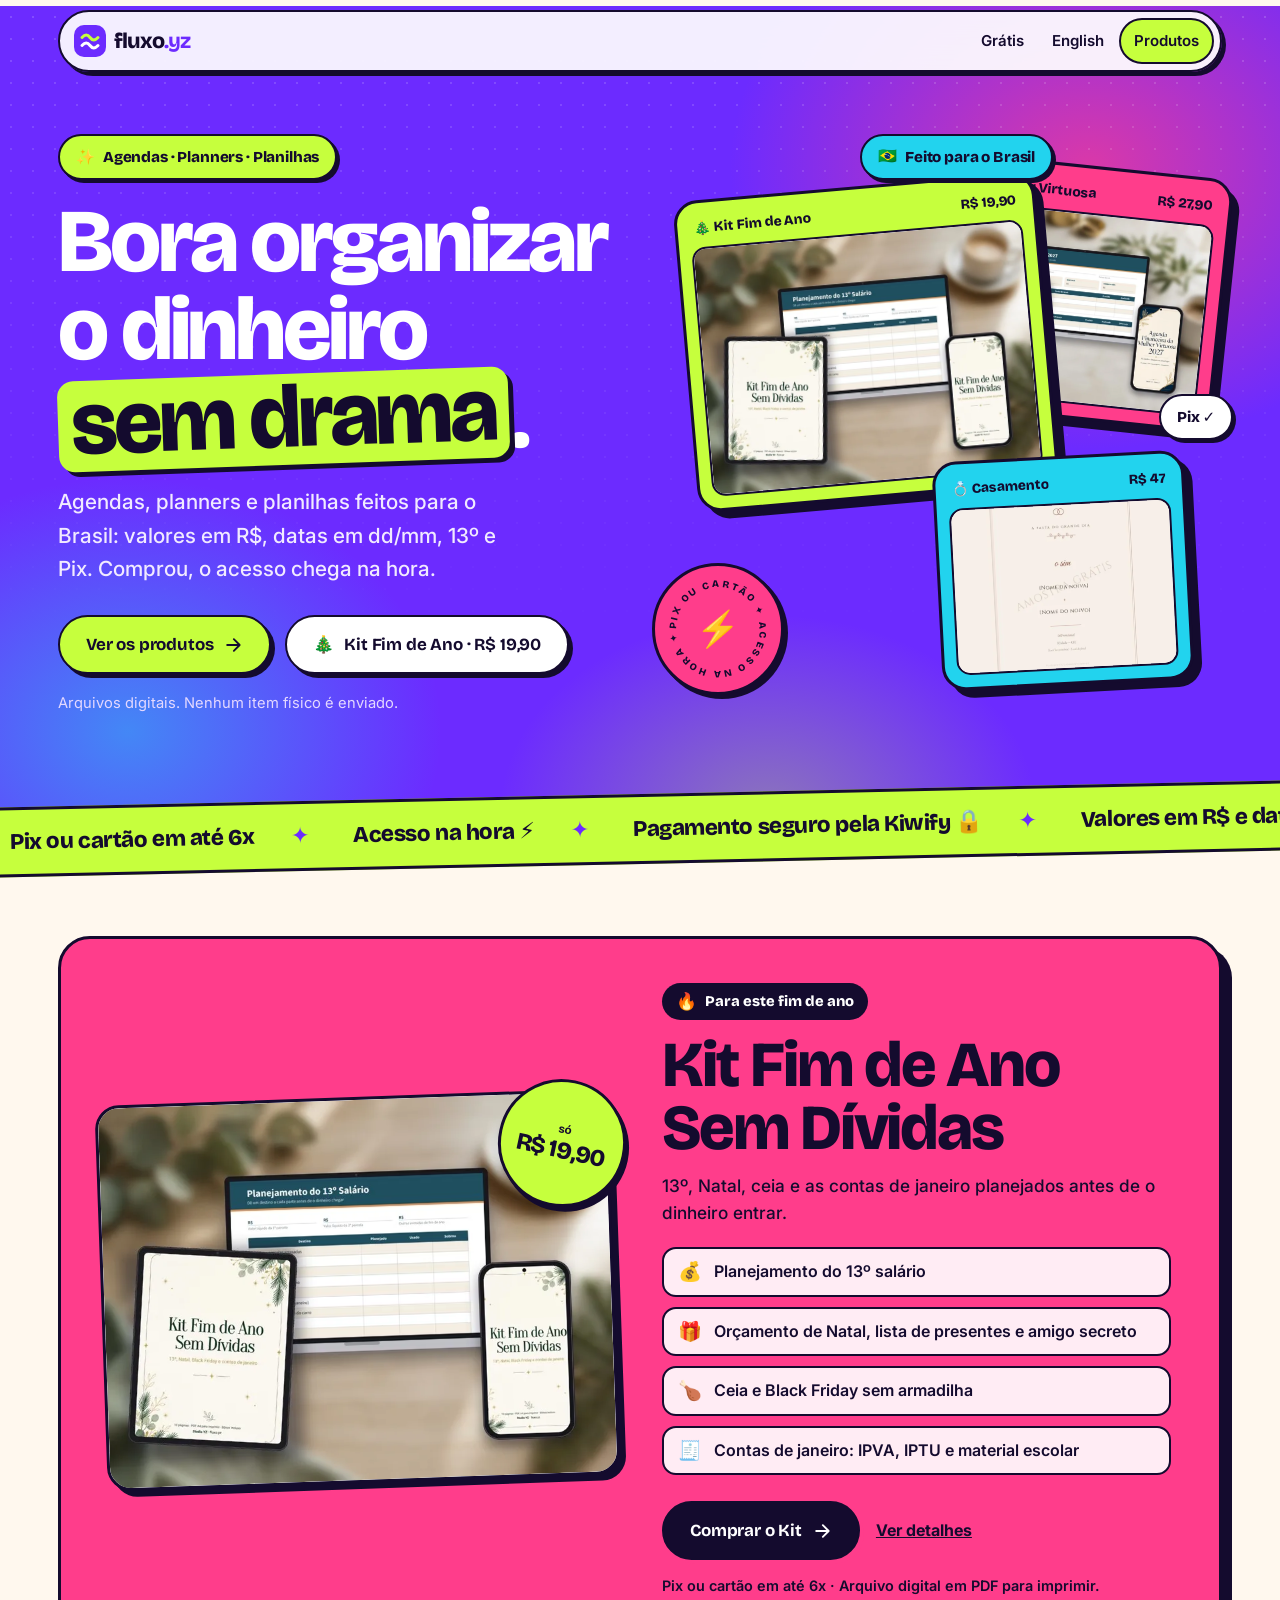
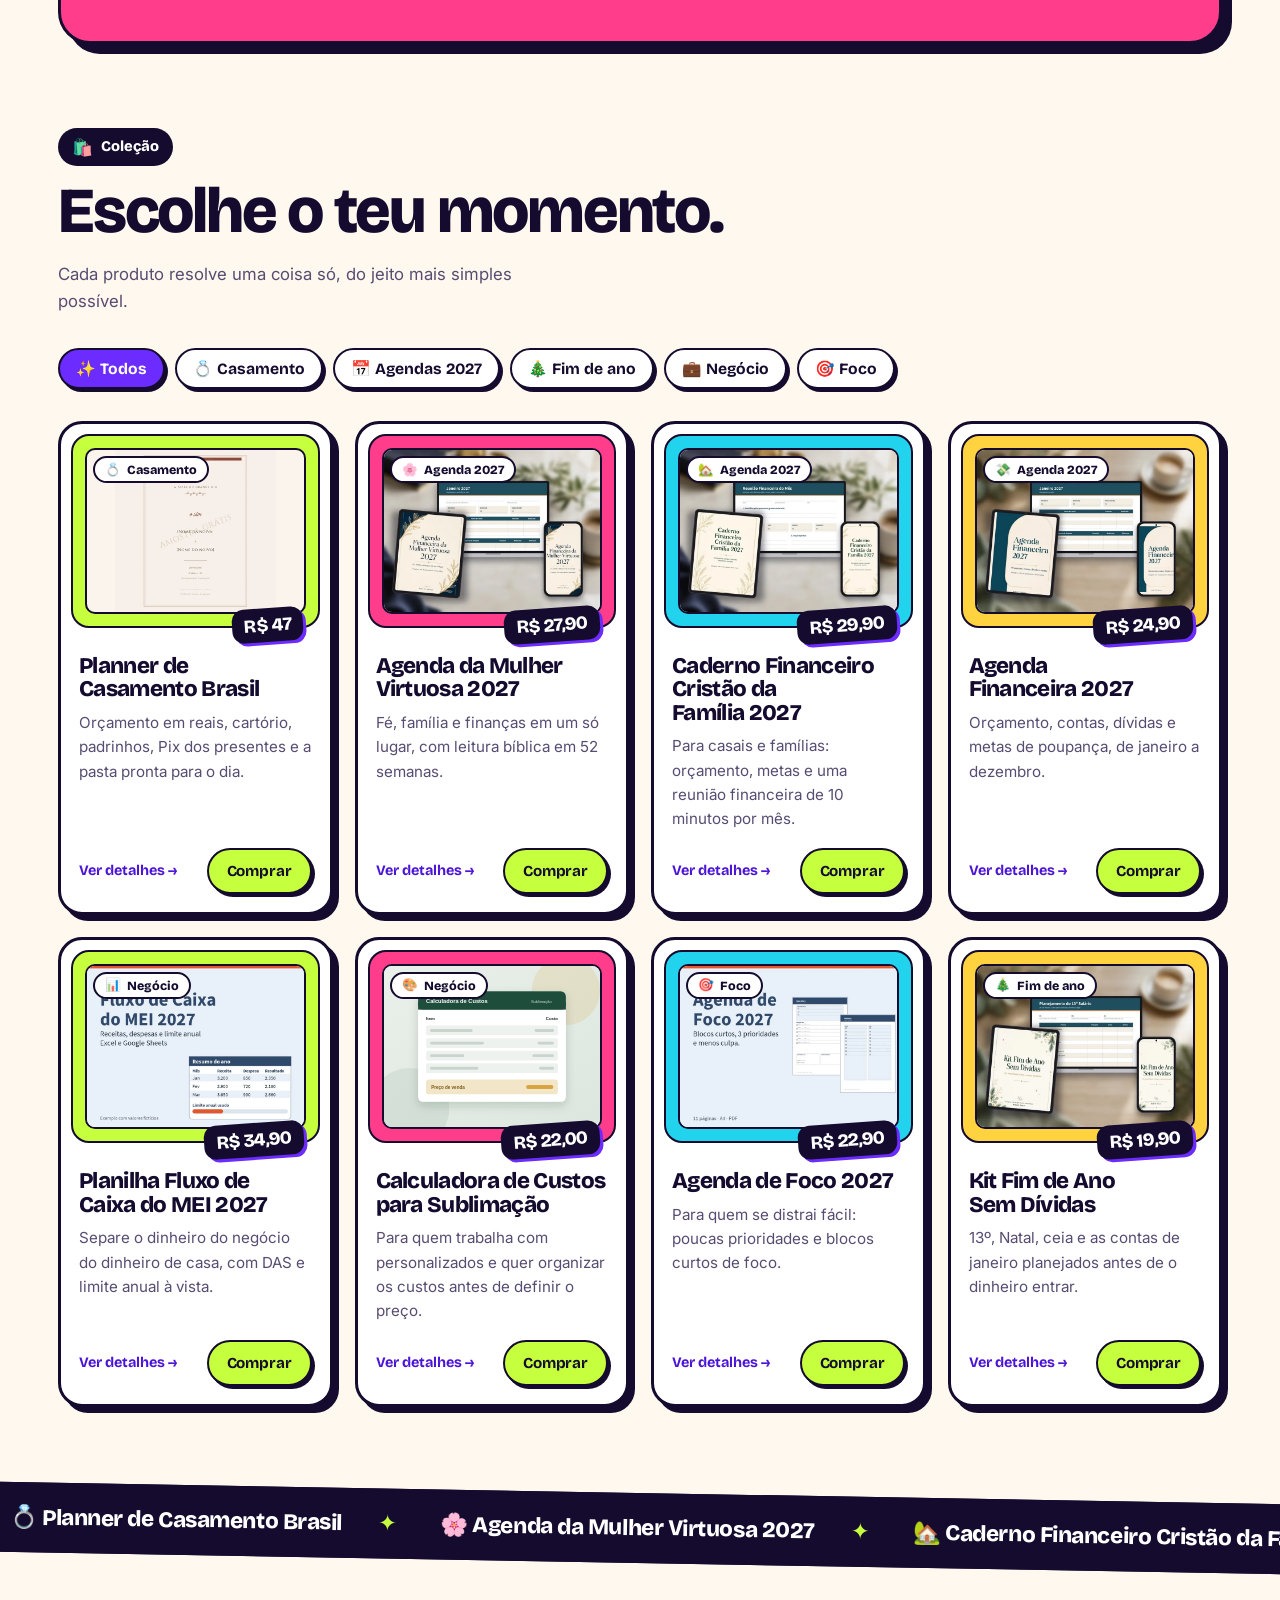
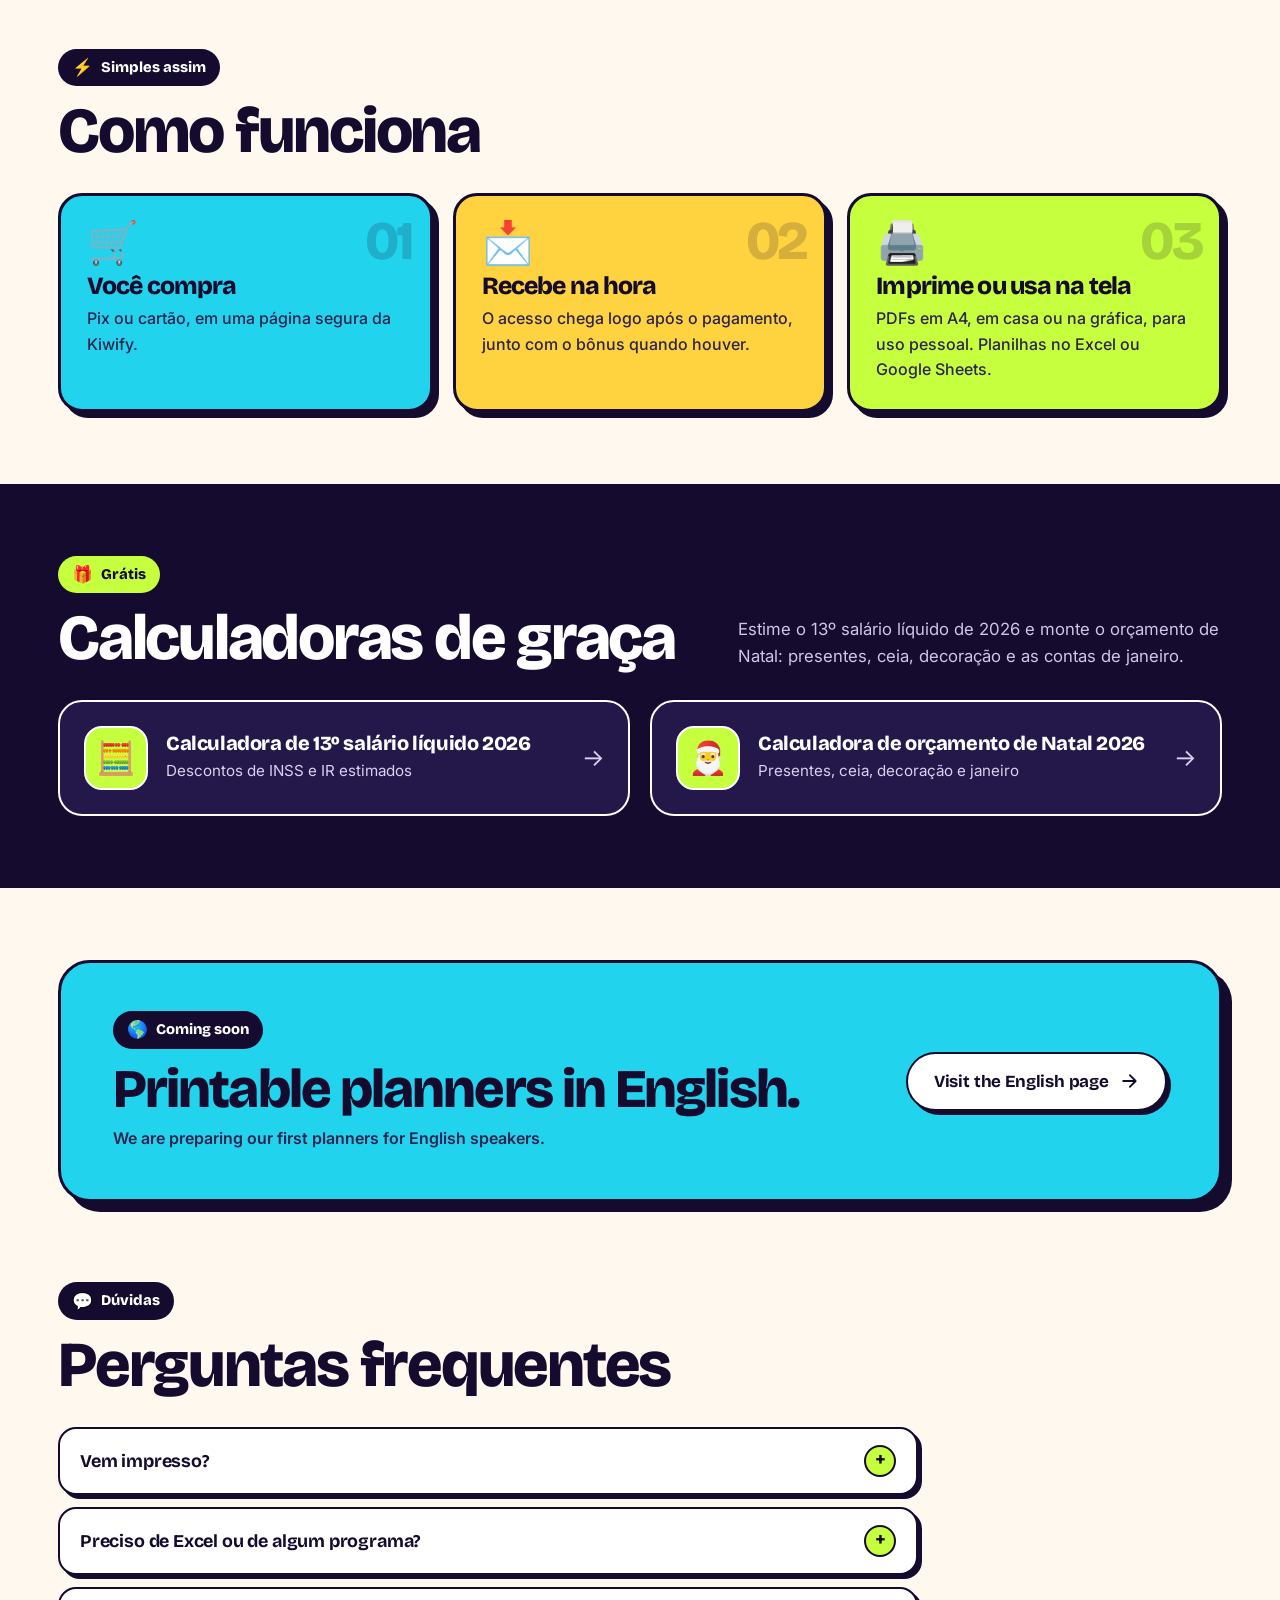
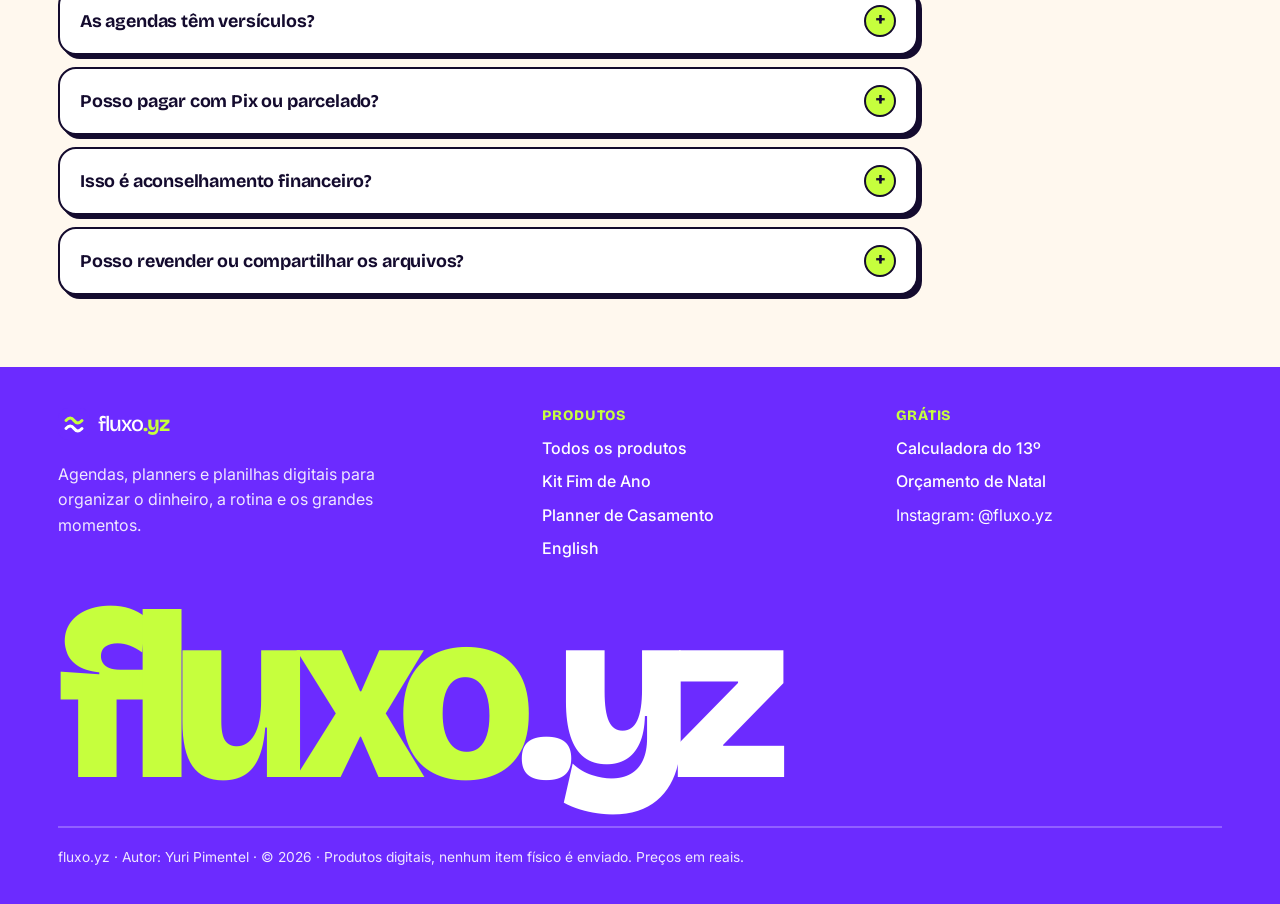
==== commit 56c72854: "ARI-4 v2 (1/6): bold palette stylesheet, favicon, home, EN page" ====
--- a/fluxo-yz/index.html
+++ b/fluxo-yz/index.html
@@ -5,11 +5,11 @@
 <meta name="viewport" content="width=device-width,initial-scale=1,viewport-fit=cover">
 <title>fluxo.yz — agendas, planners e planilhas para organizar a vida e o dinheiro</title>
 <meta name="description" content="Agendas, planners e planilhas digitais para organizar o orçamento, o 13º, o Natal, o casamento e o ano de 2027. Pix ou cartão, acesso na hora.">
-<meta name="theme-color" content="#F6F3EC">
+<meta name="theme-color" content="#6C2BFF">
 <link rel="icon" href="assets/favicon.svg" type="image/svg+xml">
 <link rel="preconnect" href="https://fonts.googleapis.com">
 <link rel="preconnect" href="https://fonts.gstatic.com" crossorigin>
-<link rel="stylesheet" href="https://fonts.googleapis.com/css2?family=Fraunces:ital,opsz,wght@0,9..144,500;0,9..144,600;0,9..144,700;1,9..144,500;1,9..144,600&family=Inter:wght@400;500;600;700&display=swap">
+<link rel="stylesheet" href="https://fonts.googleapis.com/css2?family=Bricolage+Grotesque:opsz,wght@12..96,600;12..96,700;12..96,800&family=Inter:wght@400;500;600;700&display=swap">
 <link rel="stylesheet" href="assets/site.css">
 <link rel="canonical" href="https://studiozanoni.github.io/fluxo-yz/">
 <meta property="og:type" content="website">
@@ -21,145 +21,135 @@
 </head>
 <body>
 <a class="skip" href="#conteudo">Pular para o conteúdo</a>
-<header class="site-header" id="topo"><div class="wrap">
-  <a class="logo" href="index.html" aria-label="fluxo.yz, página inicial"><svg viewBox="0 0 32 32" aria-hidden="true"><rect width="32" height="32" rx="9" fill="#1E4D3B"/><path d="M8 12c3-3 6-3 8 0s5 3 8 0" fill="none" stroke="#D9A441" stroke-width="2.6" stroke-linecap="round"/><path d="M8 20c3-3 6-3 8 0s5 3 8 0" fill="none" stroke="#fff" stroke-width="2.6" stroke-linecap="round"/></svg><span>fluxo<b>.yz</b></span></a>
+<header class="site-header"><div class="wrap"><div class="bar">
+  <a class="logo" href="index.html" aria-label="fluxo.yz, página inicial"><svg viewBox="0 0 32 32" aria-hidden="true"><rect width="32" height="32" rx="10" fill="#6C2BFF"/><path d="M8 12.5c3-3.2 5.6-3.2 8 0s5 3.2 8 0" fill="none" stroke="#C6FF3D" stroke-width="3" stroke-linecap="round"/><path d="M8 20.5c3-3.2 5.6-3.2 8 0s5 3.2 8 0" fill="none" stroke="#fff" stroke-width="3" stroke-linecap="round"/></svg><span>fluxo<b>.yz</b></span></a>
   <nav class="nav" aria-label="Principal">
-    <a href="ofertas/index.html">Produtos</a>
-    <a href="index.html#gratis" class="hide-sm">Calculadoras grátis</a>
-    <a href="en/index.html">English</a>
+    <a href="index.html#gratis" class="hide-sm">Grátis</a>
+    <a href="en/index.html" class="hide-sm">English</a>
+    <a href="ofertas/index.html" class="cta-nav">Produtos</a>
   </nav>
-</div></header>
+</div></div></header>
 <main id="conteudo">
 <section class="hero"><div class="wrap hero-grid">
   <div>
-    <span class="eyebrow">Agendas · Planners · Planilhas</span>
-    <h1>Organize o dinheiro, a rotina e os <em>grandes momentos</em>.</h1>
-    <p class="lead">Ferramentas digitais feitas para a vida no Brasil: valores em reais, datas em dd/mm, 13º e Pix. Você compra, recebe na hora e usa no papel ou na tela.</p>
+    <span class="sticker s-lime"><span class="emoji" aria-hidden="true">✨</span>Agendas · Planners · Planilhas</span>
+    <h1>Bora organizar o dinheiro <span class="hl">sem drama</span>.</h1>
+    <p class="lead">Agendas, planners e planilhas feitos para o Brasil: valores em R$, datas em dd/mm, 13º e Pix. Comprou, o acesso chega na hora.</p>
     <div class="hero-ctas">
-      <a class="btn btn-primary" href="#produtos">Ver os produtos <svg viewBox="0 0 24 24" fill="none" stroke="currentColor" stroke-width="2.2" stroke-linecap="round" stroke-linejoin="round" aria-hidden="true"><path d="M5 12h14M13 5l7 7-7 7"/></svg></a>
-      <a class="btn btn-ghost" href="https://pay.kiwify.com.br/gpDDOzI?utm_source=landing&amp;utm_medium=site&amp;utm_campaign=lp-nov26&amp;utm_content=hero">Kit Fim de Ano · R$ 19,90</a>
+      <a class="btn btn-lime" href="#produtos">Ver os produtos <svg viewBox="0 0 24 24" fill="none" stroke="currentColor" stroke-width="2.2" stroke-linecap="round" stroke-linejoin="round" aria-hidden="true"><path d="M5 12h14M13 5l7 7-7 7"/></svg></a>
+      <a class="btn btn-white" href="https://pay.kiwify.com.br/gpDDOzI?utm_source=landing&amp;utm_medium=site&amp;utm_campaign=lp-nov26&amp;utm_content=hero"><span class="emoji" aria-hidden="true">🎄</span>Kit Fim de Ano · R$ 19,90</a>
     </div>
     <p class="hero-note">Arquivos digitais. Nenhum item físico é enviado.</p>
   </div>
-  <div class="collage" aria-hidden="true">
-    <figure class="c1"><img src="assets/img/kit-fim-de-ano.svg" width="760" height="570" alt="Kit Fim de Ano Sem Dívidas" loading="eager" fetchpriority="high" decoding="async"></figure>
-    <figure class="c2"><img src="assets/img/mulher-virtuosa-2027.svg" width="760" height="570" alt="Agenda da Mulher Virtuosa 2027" loading="lazy" decoding="async"></figure>
-    <figure class="c3"><img src="assets/img/planner-casamento.svg" width="600" height="600" alt="Planner de Casamento Brasil — Planilha + Pasta do Grande Dia" loading="lazy" decoding="async"></figure>
-    <span class="price-badge">a partir de R$ 19,90</span>
+  <div class="hero-stage" aria-hidden="true">
+    <figure class="frame f2" style="margin:0"><span class="lbl"><span>🌸 Mulher Virtuosa</span><span>R$ 27,90</span></span><img src="assets/img/mulher-virtuosa-2027.svg" width="760" height="570" alt="Agenda da Mulher Virtuosa 2027" loading="lazy" decoding="async"></figure>
+    <figure class="frame f1" style="margin:0"><span class="lbl"><span>🎄 Kit Fim de Ano</span><span>R$ 19,90</span></span><img src="assets/img/kit-fim-de-ano.svg" width="760" height="570" alt="Kit Fim de Ano Sem Dívidas" loading="eager" fetchpriority="high" decoding="async"></figure>
+    <figure class="frame f3" style="margin:0"><span class="lbl"><span>💍 Casamento</span><span>R$ 47</span></span><img src="assets/img/planner-casamento.svg" width="600" height="600" alt="Planner de Casamento Brasil — Planilha + Pasta do Grande Dia" loading="lazy" decoding="async"></figure>
+    <span class="float a sticker s-sun"><span class="emoji">⚡</span>Acesso na hora</span>
+    <span class="float b sticker s-white">Pix ✓</span>
+    <span class="ring"><svg viewBox="0 0 120 120"><defs><path id="rp" d="M60,60 m-44,0 a44,44 0 1,1 88,0 a44,44 0 1,1 -88,0"/></defs><text><textPath href="#rp" textLength="272" lengthAdjust="spacing">PIX OU CARTÃO ✦ ACESSO NA HORA ✦ </textPath></text></svg><span class="emoji">⚡</span></span>
+    <span class="float c sticker s-cyan"><span class="emoji">🇧🇷</span>Feito para o Brasil</span>
   </div>
 </div></section>
-<section class="trust" aria-label="Como a compra funciona"><div class="wrap"><ul>
-  <li><svg viewBox="0 0 24 24" fill="none" stroke="currentColor" stroke-width="2" stroke-linecap="round" stroke-linejoin="round" aria-hidden="true"><rect x="4" y="11" width="16" height="10" rx="2"/><path d="M8 11V7a4 4 0 0 1 8 0v4"/></svg>Pagamento seguro pela Kiwify</li>
-  <li><svg viewBox="0 0 24 24" fill="none" stroke="currentColor" stroke-width="2" stroke-linecap="round" stroke-linejoin="round" aria-hidden="true"><rect x="2" y="5" width="20" height="14" rx="2"/><path d="M2 10h20"/></svg>Pix ou cartão em até 6x</li>
-  <li><svg viewBox="0 0 24 24" fill="none" stroke="currentColor" stroke-width="2" stroke-linecap="round" stroke-linejoin="round" aria-hidden="true"><path d="M13 2 3 14h9l-1 8 10-12h-9l1-8z"/></svg>Acesso digital na hora</li>
-  <li><svg viewBox="0 0 24 24" fill="none" stroke="currentColor" stroke-width="2" stroke-linecap="round" stroke-linejoin="round" aria-hidden="true"><path d="M12 21s-7-4.5-7-11a7 7 0 0 1 14 0c0 6.5-7 11-7 11z"/><circle cx="12" cy="10" r="2.5"/></svg>Feito para o Brasil: R$, dd/mm e Pix</li>
-</ul></div></section>
+<div class="mq-wrap"><div class="marquee" role="region" aria-label="Como a compra funciona"><div class="marquee-track"><ul><li>Pix ou cartão em até 6x</li><li>Acesso na hora ⚡</li><li>Pagamento seguro pela Kiwify 🔒</li><li>Valores em R$ e datas em dd/mm</li><li>Feito para o Brasil 🇧🇷</li><li>Imprima em casa 🖨️</li><li>Planilhas no Excel e Google Sheets</li></ul><ul aria-hidden="true"><li>Pix ou cartão em até 6x</li><li>Acesso na hora ⚡</li><li>Pagamento seguro pela Kiwify 🔒</li><li>Valores em R$ e datas em dd/mm</li><li>Feito para o Brasil 🇧🇷</li><li>Imprima em casa 🖨️</li><li>Planilhas no Excel e Google Sheets</li></ul></div></div></div>
 <section class="section"><div class="wrap">
   <div class="featured">
-    <div class="media"><img src="assets/img/kit-fim-de-ano.svg" width="760" height="570" alt="Kit Fim de Ano Sem Dívidas" loading="lazy" decoding="async"></div>
+    <div class="media"><div class="imgbox"><img src="assets/img/kit-fim-de-ano.svg" width="760" height="570" alt="Kit Fim de Ano Sem Dívidas" loading="lazy" decoding="async"></div><div class="badge-price"><div><small>só</small><span>R$ 19,90</span></div></div></div>
     <div class="body">
-      <span class="eyebrow">Para este fim de ano</span>
+      <span class="kicker"><span class="emoji" aria-hidden="true">🔥</span>Para este fim de ano</span>
       <h2>Kit Fim de Ano Sem Dívidas</h2>
       <p>13º, Natal, ceia e as contas de janeiro planejados antes de o dinheiro entrar.</p>
-      <ul><li><svg viewBox="0 0 24 24" fill="none" stroke="currentColor" stroke-width="2.2" stroke-linecap="round" stroke-linejoin="round" aria-hidden="true"><path d="M20 6 9 17l-5-5"/></svg><span>Planejamento do 13º salário</span></li><li><svg viewBox="0 0 24 24" fill="none" stroke="currentColor" stroke-width="2.2" stroke-linecap="round" stroke-linejoin="round" aria-hidden="true"><path d="M20 6 9 17l-5-5"/></svg><span>Orçamento de Natal, lista de presentes e amigo secreto</span></li><li><svg viewBox="0 0 24 24" fill="none" stroke="currentColor" stroke-width="2.2" stroke-linecap="round" stroke-linejoin="round" aria-hidden="true"><path d="M20 6 9 17l-5-5"/></svg><span>Ceia e Black Friday sem armadilha</span></li><li><svg viewBox="0 0 24 24" fill="none" stroke="currentColor" stroke-width="2.2" stroke-linecap="round" stroke-linejoin="round" aria-hidden="true"><path d="M20 6 9 17l-5-5"/></svg><span>Contas de janeiro: IPVA, IPTU e material escolar</span></li></ul>
-      <div class="price-row"><span class="price">R$ 19,90</span><small>Pix ou cartão em até 6x</small></div>
-      <div class="links"><a class="btn btn-gold" href="https://pay.kiwify.com.br/gpDDOzI?utm_source=landing&amp;utm_medium=site&amp;utm_campaign=lp-nov26&amp;utm_content=kit">Comprar o Kit <svg viewBox="0 0 24 24" fill="none" stroke="currentColor" stroke-width="2.2" stroke-linecap="round" stroke-linejoin="round" aria-hidden="true"><path d="M5 12h14M13 5l7 7-7 7"/></svg></a><a class="more" href="ofertas/fim-de-ano-sem-dividas.html">Ver detalhes</a></div>
-      <p class="fine">Arquivo digital em PDF para imprimir.</p>
+      <ul><li><span class="emoji" aria-hidden="true">💰</span><span>Planejamento do 13º salário</span></li><li><span class="emoji" aria-hidden="true">🎁</span><span>Orçamento de Natal, lista de presentes e amigo secreto</span></li><li><span class="emoji" aria-hidden="true">🍗</span><span>Ceia e Black Friday sem armadilha</span></li><li><span class="emoji" aria-hidden="true">🧾</span><span>Contas de janeiro: IPVA, IPTU e material escolar</span></li></ul>
+      <div class="links"><a class="btn btn-ink" href="https://pay.kiwify.com.br/gpDDOzI?utm_source=landing&amp;utm_medium=site&amp;utm_campaign=lp-nov26&amp;utm_content=kit">Comprar o Kit <svg viewBox="0 0 24 24" fill="none" stroke="currentColor" stroke-width="2.2" stroke-linecap="round" stroke-linejoin="round" aria-hidden="true"><path d="M5 12h14M13 5l7 7-7 7"/></svg></a><a class="more" href="ofertas/fim-de-ano-sem-dividas.html">Ver detalhes</a></div>
+      <p class="fine">Pix ou cartão em até 6x · Arquivo digital em PDF para imprimir.</p>
     </div>
   </div>
 </div></section>
-<section class="section" id="produtos" style="padding-top:8px"><div class="wrap">
-  <div class="section-head"><div><span class="eyebrow">Coleção</span><h2>Escolha pelo seu momento</h2></div><p>Cada produto resolve uma coisa só, do jeito mais simples possível.</p></div>
-  <div class="filters" role="group" aria-label="Filtrar por categoria"><button type="button" aria-pressed="true" data-f="all">Todos</button><button type="button" aria-pressed="false" data-f="casamento">Casamento</button><button type="button" aria-pressed="false" data-f="ano">Agendas 2027</button><button type="button" aria-pressed="false" data-f="fim">Fim de ano</button><button type="button" aria-pressed="false" data-f="negocio">Negócio</button><button type="button" aria-pressed="false" data-f="foco">Foco</button></div>
+<section class="section" id="produtos" style="padding-top:12px"><div class="wrap">
+  <div class="section-head"><div><span class="kicker"><span class="emoji" aria-hidden="true">🛍️</span>Coleção</span><h2>Escolhe o teu momento.</h2></div><p>Cada produto resolve uma coisa só, do jeito mais simples possível.</p></div>
+  <div class="filters" role="group" aria-label="Filtrar por categoria"><button type="button" aria-pressed="true" data-f="all">✨ Todos</button><button type="button" aria-pressed="false" data-f="casamento">💍 Casamento</button><button type="button" aria-pressed="false" data-f="ano">📅 Agendas 2027</button><button type="button" aria-pressed="false" data-f="fim">🎄 Fim de ano</button><button type="button" aria-pressed="false" data-f="negocio">💼 Negócio</button><button type="button" aria-pressed="false" data-f="foco">🎯 Foco</button></div>
   <div class="grid grid-4" id="product-grid"><article class="card" data-cat="casamento">
-  <div class="thumb contain"><img src="assets/img/planner-casamento.svg" width="600" height="600" alt="Planner de Casamento Brasil — Planilha + Pasta do Grande Dia" loading="lazy" decoding="async"></div>
+  <div class="thumb contain"><span class="cat"><span class="emoji" aria-hidden="true">💍</span>Casamento</span><img src="assets/img/planner-casamento.svg" width="600" height="600" alt="Planner de Casamento Brasil — Planilha + Pasta do Grande Dia" loading="lazy" decoding="async"><span class="price-tag">R$ 47</span></div>
   <div class="content">
-    <span class="chip">Casamento</span>
     <h3><a href="ofertas/planner-casamento.html">Planner de Casamento Brasil</a></h3>
     <p>Orçamento em reais, cartório, padrinhos, Pix dos presentes e a pasta pronta para o dia.</p>
-    <div class="meta"><span class="price">R$ 47</span><a class="btn btn-primary btn-sm buy" href="https://pay.kiwify.com.br/seXAGSn?utm_source=landing&amp;utm_medium=site&amp;utm_campaign=casamento&amp;utm_content=planner-casamento" aria-label="Comprar Planner de Casamento Brasil — Planilha + Pasta do Grande Dia por R$ 47">Comprar</a></div>
+    <div class="meta"><span class="see">Ver detalhes →</span><a class="btn btn-lime btn-sm buy" href="https://pay.kiwify.com.br/seXAGSn?utm_source=landing&amp;utm_medium=site&amp;utm_campaign=casamento&amp;utm_content=planner-casamento" aria-label="Comprar Planner de Casamento Brasil — Planilha + Pasta do Grande Dia por R$ 47">Comprar</a></div>
   </div>
 </article><article class="card" data-cat="ano">
-  <div class="thumb"><img src="assets/img/mulher-virtuosa-2027.svg" width="760" height="570" alt="Agenda da Mulher Virtuosa 2027" loading="lazy" decoding="async"></div>
+  <div class="thumb"><span class="cat"><span class="emoji" aria-hidden="true">🌸</span>Agenda 2027</span><img src="assets/img/mulher-virtuosa-2027.svg" width="760" height="570" alt="Agenda da Mulher Virtuosa 2027" loading="lazy" decoding="async"><span class="price-tag">R$ 27,90</span></div>
   <div class="content">
-    <span class="chip">Fé e organização</span>
     <h3><a href="ofertas/mulher-virtuosa-2027.html">Agenda da Mulher Virtuosa 2027</a></h3>
     <p>Fé, família e finanças em um só lugar, com leitura bíblica em 52 semanas.</p>
-    <div class="meta"><span class="price">R$ 27,90</span><a class="btn btn-primary btn-sm buy" href="https://pay.kiwify.com.br/ndzrZaI?utm_source=landing&amp;utm_medium=site&amp;utm_campaign=lp-nov26&amp;utm_content=virtuosa" aria-label="Comprar Agenda da Mulher Virtuosa 2027 por R$ 27,90">Comprar</a></div>
+    <div class="meta"><span class="see">Ver detalhes →</span><a class="btn btn-lime btn-sm buy" href="https://pay.kiwify.com.br/ndzrZaI?utm_source=landing&amp;utm_medium=site&amp;utm_campaign=lp-nov26&amp;utm_content=virtuosa" aria-label="Comprar Agenda da Mulher Virtuosa 2027 por R$ 27,90">Comprar</a></div>
   </div>
 </article><article class="card" data-cat="ano">
-  <div class="thumb"><img src="assets/img/familia-crista-2027.svg" width="760" height="570" alt="Caderno Financeiro Cristão da Família 2027" loading="lazy" decoding="async"></div>
+  <div class="thumb"><span class="cat"><span class="emoji" aria-hidden="true">🏡</span>Agenda 2027</span><img src="assets/img/familia-crista-2027.svg" width="760" height="570" alt="Caderno Financeiro Cristão da Família 2027" loading="lazy" decoding="async"><span class="price-tag">R$ 29,90</span></div>
   <div class="content">
-    <span class="chip">Família e finanças</span>
     <h3><a href="ofertas/familia-crista-2027.html">Caderno Financeiro Cristão da Família 2027</a></h3>
     <p>Para casais e famílias: orçamento, metas e uma reunião financeira de 10 minutos por mês.</p>
-    <div class="meta"><span class="price">R$ 29,90</span><a class="btn btn-primary btn-sm buy" href="https://pay.kiwify.com.br/xUQPfjQ?utm_source=landing&amp;utm_medium=site&amp;utm_campaign=lp-nov26&amp;utm_content=familia" aria-label="Comprar Caderno Financeiro Cristão da Família 2027 por R$ 29,90">Comprar</a></div>
+    <div class="meta"><span class="see">Ver detalhes →</span><a class="btn btn-lime btn-sm buy" href="https://pay.kiwify.com.br/xUQPfjQ?utm_source=landing&amp;utm_medium=site&amp;utm_campaign=lp-nov26&amp;utm_content=familia" aria-label="Comprar Caderno Financeiro Cristão da Família 2027 por R$ 29,90">Comprar</a></div>
   </div>
 </article><article class="card" data-cat="ano">
-  <div class="thumb"><img src="assets/img/agenda-financeira-2027.svg" width="760" height="570" alt="Agenda Financeira 2027" loading="lazy" decoding="async"></div>
+  <div class="thumb"><span class="cat"><span class="emoji" aria-hidden="true">💸</span>Agenda 2027</span><img src="assets/img/agenda-financeira-2027.svg" width="760" height="570" alt="Agenda Financeira 2027" loading="lazy" decoding="async"><span class="price-tag">R$ 24,90</span></div>
   <div class="content">
-    <span class="chip">Planejamento financeiro</span>
     <h3><a href="ofertas/agenda-financeira-2027.html">Agenda Financeira 2027</a></h3>
     <p>Orçamento, contas, dívidas e metas de poupança, de janeiro a dezembro.</p>
-    <div class="meta"><span class="price">R$ 24,90</span><a class="btn btn-primary btn-sm buy" href="https://pay.kiwify.com.br/mEySs1c?utm_source=landing&amp;utm_medium=site&amp;utm_campaign=lp-nov26&amp;utm_content=agenda" aria-label="Comprar Agenda Financeira 2027 por R$ 24,90">Comprar</a></div>
+    <div class="meta"><span class="see">Ver detalhes →</span><a class="btn btn-lime btn-sm buy" href="https://pay.kiwify.com.br/mEySs1c?utm_source=landing&amp;utm_medium=site&amp;utm_campaign=lp-nov26&amp;utm_content=agenda" aria-label="Comprar Agenda Financeira 2027 por R$ 24,90">Comprar</a></div>
   </div>
 </article><article class="card" data-cat="negocio">
-  <div class="thumb"><img src="assets/img/fluxo-caixa-mei-2027.svg" width="760" height="570" alt="Planilha Fluxo de Caixa do MEI 2027" loading="lazy" decoding="async"></div>
+  <div class="thumb"><span class="cat"><span class="emoji" aria-hidden="true">📊</span>Negócio</span><img src="assets/img/fluxo-caixa-mei-2027.svg" width="760" height="570" alt="Planilha Fluxo de Caixa do MEI 2027" loading="lazy" decoding="async"><span class="price-tag">R$ 34,90</span></div>
   <div class="content">
-    <span class="chip">Pequenos negócios</span>
     <h3><a href="ofertas/fluxo-caixa-mei-2027.html">Planilha Fluxo de Caixa do MEI 2027</a></h3>
     <p>Separe o dinheiro do negócio do dinheiro de casa, com DAS e limite anual à vista.</p>
-    <div class="meta"><span class="price">R$ 34,90</span><a class="btn btn-primary btn-sm buy" href="https://pay.kiwify.com.br/rLqLBRg?utm_source=landing&amp;utm_medium=site&amp;utm_campaign=lp-nov26&amp;utm_content=mei" aria-label="Comprar Planilha Fluxo de Caixa do MEI 2027 por R$ 34,90">Comprar</a></div>
+    <div class="meta"><span class="see">Ver detalhes →</span><a class="btn btn-lime btn-sm buy" href="https://pay.kiwify.com.br/rLqLBRg?utm_source=landing&amp;utm_medium=site&amp;utm_campaign=lp-nov26&amp;utm_content=mei" aria-label="Comprar Planilha Fluxo de Caixa do MEI 2027 por R$ 34,90">Comprar</a></div>
   </div>
 </article><article class="card" data-cat="negocio">
-  <div class="thumb"><img src="assets/img/custos-sublimacao.svg" width="760" height="570" alt="Ilustração da Calculadora de Custos para Sublimação" loading="lazy" decoding="async"></div>
+  <div class="thumb"><span class="cat"><span class="emoji" aria-hidden="true">🎨</span>Negócio</span><img src="assets/img/custos-sublimacao.svg" width="760" height="570" alt="Ilustração da Calculadora de Custos para Sublimação" loading="lazy" decoding="async"><span class="price-tag">R$ 22,00</span></div>
   <div class="content">
-    <span class="chip">Sublimação e personalizados</span>
     <h3><a href="ofertas/custos-sublimacao.html">Calculadora de Custos para Sublimação</a></h3>
     <p>Para quem trabalha com personalizados e quer organizar os custos antes de definir o preço.</p>
-    <div class="meta"><span class="price">R$ 22,00</span><a class="btn btn-primary btn-sm buy" href="https://pay.kiwify.com.br/ODxu8qK?utm_source=landing&amp;utm_medium=site&amp;utm_campaign=lp-nov26&amp;utm_content=sublimacao" aria-label="Comprar Calculadora de Custos para Sublimação por R$ 22,00">Comprar</a></div>
+    <div class="meta"><span class="see">Ver detalhes →</span><a class="btn btn-lime btn-sm buy" href="https://pay.kiwify.com.br/ODxu8qK?utm_source=landing&amp;utm_medium=site&amp;utm_campaign=lp-nov26&amp;utm_content=sublimacao" aria-label="Comprar Calculadora de Custos para Sublimação por R$ 22,00">Comprar</a></div>
   </div>
 </article><article class="card" data-cat="foco">
-  <div class="thumb"><img src="assets/img/agenda-foco-2027.svg" width="760" height="570" alt="Agenda de Foco 2027" loading="lazy" decoding="async"></div>
+  <div class="thumb"><span class="cat"><span class="emoji" aria-hidden="true">🎯</span>Foco</span><img src="assets/img/agenda-foco-2027.svg" width="760" height="570" alt="Agenda de Foco 2027" loading="lazy" decoding="async"><span class="price-tag">R$ 22,90</span></div>
   <div class="content">
-    <span class="chip">Produtividade</span>
     <h3><a href="ofertas/agenda-foco-2027.html">Agenda de Foco 2027</a></h3>
     <p>Para quem se distrai fácil: poucas prioridades e blocos curtos de foco.</p>
-    <div class="meta"><span class="price">R$ 22,90</span><a class="btn btn-primary btn-sm buy" href="https://pay.kiwify.com.br/nKPD2Nx" aria-label="Comprar Agenda de Foco 2027 por R$ 22,90">Comprar</a></div>
+    <div class="meta"><span class="see">Ver detalhes →</span><a class="btn btn-lime btn-sm buy" href="https://pay.kiwify.com.br/nKPD2Nx" aria-label="Comprar Agenda de Foco 2027 por R$ 22,90">Comprar</a></div>
   </div>
 </article><article class="card" data-cat="fim">
-  <div class="thumb"><img src="assets/img/kit-fim-de-ano.svg" width="760" height="570" alt="Kit Fim de Ano Sem Dívidas" loading="lazy" decoding="async"></div>
+  <div class="thumb"><span class="cat"><span class="emoji" aria-hidden="true">🎄</span>Fim de ano</span><img src="assets/img/kit-fim-de-ano.svg" width="760" height="570" alt="Kit Fim de Ano Sem Dívidas" loading="lazy" decoding="async"><span class="price-tag">R$ 19,90</span></div>
   <div class="content">
-    <span class="chip">Finanças de fim de ano</span>
     <h3><a href="ofertas/fim-de-ano-sem-dividas.html">Kit Fim de Ano Sem Dívidas</a></h3>
     <p>13º, Natal, ceia e as contas de janeiro planejados antes de o dinheiro entrar.</p>
-    <div class="meta"><span class="price">R$ 19,90</span><a class="btn btn-primary btn-sm buy" href="https://pay.kiwify.com.br/gpDDOzI?utm_source=landing&amp;utm_medium=site&amp;utm_campaign=lp-nov26&amp;utm_content=kit" aria-label="Comprar Kit Fim de Ano Sem Dívidas por R$ 19,90">Comprar</a></div>
+    <div class="meta"><span class="see">Ver detalhes →</span><a class="btn btn-lime btn-sm buy" href="https://pay.kiwify.com.br/gpDDOzI?utm_source=landing&amp;utm_medium=site&amp;utm_campaign=lp-nov26&amp;utm_content=kit" aria-label="Comprar Kit Fim de Ano Sem Dívidas por R$ 19,90">Comprar</a></div>
   </div>
 </article></div>
 </div></section>
-<section class="section" style="background:var(--paper);border-block:1px solid var(--line)"><div class="wrap">
-  <div class="section-head"><div><span class="eyebrow">Simples assim</span><h2>Como funciona</h2></div></div>
+<div class="mq-wrap alt"><div class="marquee alt" role="region" aria-label="Produtos"><div class="marquee-track"><ul><li>💍 Planner de Casamento Brasil</li><li>🌸 Agenda da Mulher Virtuosa 2027</li><li>🏡 Caderno Financeiro Cristão da Família 2027</li><li>💸 Agenda Financeira 2027</li><li>📊 Planilha Fluxo de Caixa do MEI 2027</li><li>🎨 Calculadora de Custos para Sublimação</li><li>🎯 Agenda de Foco 2027</li><li>🎄 Kit Fim de Ano Sem Dívidas</li></ul><ul aria-hidden="true"><li>💍 Planner de Casamento Brasil</li><li>🌸 Agenda da Mulher Virtuosa 2027</li><li>🏡 Caderno Financeiro Cristão da Família 2027</li><li>💸 Agenda Financeira 2027</li><li>📊 Planilha Fluxo de Caixa do MEI 2027</li><li>🎨 Calculadora de Custos para Sublimação</li><li>🎯 Agenda de Foco 2027</li><li>🎄 Kit Fim de Ano Sem Dívidas</li></ul></div></div></div>
+<section class="section"><div class="wrap">
+  <div class="section-head"><div><span class="kicker"><span class="emoji" aria-hidden="true">⚡</span>Simples assim</span><h2>Como funciona</h2></div></div>
   <div class="steps">
-    <div class="step"><div class="n">1</div><h3>Você compra</h3><p>Pix ou cartão, em uma página segura da Kiwify.</p></div>
-    <div class="step"><div class="n">2</div><h3>Recebe na hora</h3><p>O acesso chega logo após o pagamento, junto com o bônus quando houver.</p></div>
-    <div class="step"><div class="n">3</div><h3>Imprime ou usa na tela</h3><p>PDFs em A4, em casa ou na gráfica, para uso pessoal. Planilhas no Excel ou Google Sheets.</p></div>
+    <div class="step"><span class="n" data-n="01" aria-hidden="true"></span><span class="ico emoji" aria-hidden="true">🛒</span><h3>Você compra</h3><p>Pix ou cartão, em uma página segura da Kiwify.</p></div>
+    <div class="step"><span class="n" data-n="02" aria-hidden="true"></span><span class="ico emoji" aria-hidden="true">📩</span><h3>Recebe na hora</h3><p>O acesso chega logo após o pagamento, junto com o bônus quando houver.</p></div>
+    <div class="step"><span class="n" data-n="03" aria-hidden="true"></span><span class="ico emoji" aria-hidden="true">🖨️</span><h3>Imprime ou usa na tela</h3><p>PDFs em A4, em casa ou na gráfica, para uso pessoal. Planilhas no Excel ou Google Sheets.</p></div>
   </div>
 </div></section>
-<section class="section" id="gratis"><div class="wrap">
-  <div class="section-head"><div><span class="eyebrow">Grátis</span><h2>Calculadoras gratuitas</h2></div><p>Estime o 13º salário líquido de 2026 e monte o orçamento de Natal: presentes, ceia, decoração e as contas de janeiro.</p></div>
+<section class="section band-dark" id="gratis"><div class="wrap">
+  <div class="section-head"><div><span class="kicker"><span class="emoji" aria-hidden="true">🎁</span>Grátis</span><h2>Calculadoras de graça</h2></div><p>Estime o 13º salário líquido de 2026 e monte o orçamento de Natal: presentes, ceia, decoração e as contas de janeiro.</p></div>
   <div class="tools">
-    <a class="tool" href="calculadora-13o-salario/"><span class="ico"><svg viewBox="0 0 24 24" fill="none" stroke="currentColor" stroke-width="2" stroke-linecap="round" stroke-linejoin="round" aria-hidden="true"><rect x="4" y="2" width="16" height="20" rx="2"/><path d="M8 6h8M8 11h2M14 11h2M8 15h2M14 15h2M8 19h8"/></svg></span><div><b>Calculadora de 13º salário líquido 2026</b><span>Descontos de INSS e IR estimados</span></div></a>
-    <a class="tool" href="calculadora-orcamento-natal/"><span class="ico"><svg viewBox="0 0 24 24" fill="none" stroke="currentColor" stroke-width="2" stroke-linecap="round" stroke-linejoin="round" aria-hidden="true"><path d="M20 12v10H4V12M2 7h20v5H2zM12 22V7M12 7H7.5a2.5 2.5 0 0 1 0-5C11 2 12 7 12 7zM12 7h4.5a2.5 2.5 0 0 0 0-5C13 2 12 7 12 7z"/></svg></span><div><b>Calculadora de orçamento de Natal 2026</b><span>Presentes, ceia, decoração e janeiro</span></div></a>
+    <a class="tool" href="calculadora-13o-salario/"><span class="ico emoji" aria-hidden="true">🧮</span><div><b>Calculadora de 13º salário líquido 2026</b><span>Descontos de INSS e IR estimados</span></div><span class="go" aria-hidden="true">→</span></a>
+    <a class="tool" href="calculadora-orcamento-natal/"><span class="ico emoji" aria-hidden="true">🎅</span><div><b>Calculadora de orçamento de Natal 2026</b><span>Presentes, ceia, decoração e janeiro</span></div><span class="go" aria-hidden="true">→</span></a>
   </div>
 </div></section>
-<section class="section" style="padding-top:0"><div class="wrap">
+<section class="section"><div class="wrap">
   <div class="en-band" lang="en">
-    <div><span class="eyebrow" style="color:var(--accent-ink)">Coming soon · English</span><h2 style="margin-top:10px">Printable planners in English.</h2><p style="margin-top:8px">We are preparing our first planners for English speakers.</p></div>
-    <a class="btn btn-primary" href="en/index.html">Visit the English page <svg viewBox="0 0 24 24" fill="none" stroke="currentColor" stroke-width="2.2" stroke-linecap="round" stroke-linejoin="round" aria-hidden="true"><path d="M5 12h14M13 5l7 7-7 7"/></svg></a>
+    <div><span class="kicker"><span class="emoji" aria-hidden="true">🌎</span>Coming soon</span><h2 style="margin-top:14px">Printable planners in English.</h2><p>We are preparing our first planners for English speakers.</p></div>
+    <a class="btn btn-white" href="en/index.html">Visit the English page <svg viewBox="0 0 24 24" fill="none" stroke="currentColor" stroke-width="2.2" stroke-linecap="round" stroke-linejoin="round" aria-hidden="true"><path d="M5 12h14M13 5l7 7-7 7"/></svg></a>
   </div>
 </div></section>
 <section class="section" style="padding-top:8px"><div class="wrap">
-  <div class="section-head"><div><span class="eyebrow">Dúvidas</span><h2>Perguntas frequentes</h2></div></div>
+  <div class="section-head"><div><span class="kicker"><span class="emoji" aria-hidden="true">💬</span>Dúvidas</span><h2>Perguntas frequentes</h2></div></div>
   <div class="faq">
     <details><summary>Vem impresso?</summary><p>Não. É um arquivo digital em PDF para você imprimir. Nenhum item físico é enviado.</p></details>
     <details><summary>Preciso de Excel ou de algum programa?</summary><p>Para as agendas, não. Basta imprimir e preencher à mão. Também dá para preencher em um tablet com um aplicativo de anotação em PDF. As planilhas funcionam no Excel ou no Google Sheets.</p></details>
@@ -172,8 +162,8 @@
 </main>
 <footer class="site-footer"><div class="wrap">
   <div class="cols">
-    <div><a class="logo" href="index.html"><svg viewBox="0 0 32 32" aria-hidden="true"><rect width="32" height="32" rx="9" fill="#1E4D3B"/><path d="M8 12c3-3 6-3 8 0s5 3 8 0" fill="none" stroke="#D9A441" stroke-width="2.6" stroke-linecap="round"/><path d="M8 20c3-3 6-3 8 0s5 3 8 0" fill="none" stroke="#fff" stroke-width="2.6" stroke-linecap="round"/></svg><span>fluxo<b>.yz</b></span></a>
-      <p style="margin-top:14px;max-width:38ch">Agendas, planners e planilhas digitais para organizar o dinheiro, a rotina e os grandes momentos.</p></div>
+    <div><a class="logo" href="index.html"><svg viewBox="0 0 32 32" aria-hidden="true"><rect width="32" height="32" rx="10" fill="#6C2BFF"/><path d="M8 12.5c3-3.2 5.6-3.2 8 0s5 3.2 8 0" fill="none" stroke="#C6FF3D" stroke-width="3" stroke-linecap="round"/><path d="M8 20.5c3-3.2 5.6-3.2 8 0s5 3.2 8 0" fill="none" stroke="#fff" stroke-width="3" stroke-linecap="round"/></svg><span>fluxo<b>.yz</b></span></a>
+      <p class="about">Agendas, planners e planilhas digitais para organizar o dinheiro, a rotina e os grandes momentos.</p></div>
     <div><h4>Produtos</h4><ul>
       <li><a href="ofertas/index.html">Todos os produtos</a></li>
       <li><a href="ofertas/fim-de-ano-sem-dividas.html">Kit Fim de Ano</a></li>
@@ -184,8 +174,8 @@
       <li><a href="calculadora-orcamento-natal/">Orçamento de Natal</a></li>
       <li>Instagram: @fluxo.yz</li></ul></div>
   </div>
+  <p class="footer-big" aria-hidden="true">fluxo<span>.yz</span></p>
   <div class="legal">fluxo.yz · Autor: Yuri Pimentel · © 2026 · Produtos digitais, nenhum item físico é enviado. Preços em reais.</div>
 </div></footer>
-<script>(function(){var h=document.querySelector('.site-header');function f(){h.classList.toggle('scrolled',window.scrollY>8)}f();window.addEventListener('scroll',f,{passive:true});})();</script>
 <script>(function(){var bs=document.querySelectorAll(".filters button"),cs=document.querySelectorAll("#product-grid .card");bs.forEach(function(b){b.addEventListener("click",function(){var f=b.dataset.f;bs.forEach(function(x){x.setAttribute("aria-pressed",x===b?"true":"false")});cs.forEach(function(c){c.hidden=!(f==="all"||c.dataset.cat===f)})})})})()</script>
 </body></html>
--- a/fluxo-yz/assets/site.css
+++ b/fluxo-yz/assets/site.css
@@ -1,243 +1,311 @@
-/* fluxo.yz — redesign 2026-11. Paper + forest + gold. Mobile-first. */
+/* fluxo.yz v2 — bold young Brazilian brand. Violet + pink + lime + cyan. Mobile-first. */
 :root{
-  --bg:#F6F3EC; --paper:#FBF9F4; --surface:#FFFFFF; --ink:#15201B; --ink-2:#2B3631; --muted:#5A645F;
-  --line:#E3DDD0; --brand:#1E4D3B; --brand-ink:#FFFFFF; --brand-dark:#143628; --brand-soft:#E3ECE5;
-  --accent:#D9A441; --accent-soft:#F4E8CC; --accent-ink:#6E4F10;
-  --radius:18px; --radius-sm:12px; --shadow:0 1px 2px rgba(21,32,27,.06),0 12px 32px -12px rgba(21,32,27,.18);
-  --font-display:"Fraunces",Georgia,"Times New Roman",serif;
+  --violet:#6C2BFF; --violet-d:#4B14D6; --violet-dd:#2A0A7A; --ink:#140B2E; --ink-2:#2E2450; --muted:#574D72;
+  --pink:#FF3D8B; --lime:#C6FF3D; --cyan:#22D3EE; --sun:#FFD23F; --orange:#FF7A1A;
+  --bg:#FFF8EE; --card:#FFFFFF; --line:#EADFCB;
+  --r-xl:32px; --r-lg:24px; --r-md:16px;
+  --shadow-pop:6px 6px 0 var(--ink);
+  --font-display:"Bricolage Grotesque",system-ui,sans-serif;
   --font-body:"Inter",system-ui,-apple-system,"Segoe UI",Roboto,sans-serif;
-  --wrap:1160px;
+  --wrap:1200px;
 }
 *,*::before,*::after{box-sizing:border-box}
 html{-webkit-text-size-adjust:100%;scroll-behavior:smooth}
-@media (prefers-reduced-motion:reduce){html{scroll-behavior:auto}*{transition:none!important;animation:none!important}}
-body{margin:0;background:var(--bg);color:var(--ink);font:400 16px/1.6 var(--font-body);-webkit-font-smoothing:antialiased}
+body{margin:0;background:var(--bg);color:var(--ink);font:400 16px/1.6 var(--font-body);-webkit-font-smoothing:antialiased;overflow-x:hidden}
 img{max-width:100%;height:auto;display:block}
-a{color:var(--brand)}
-h1,h2,h3{font-family:var(--font-display);font-weight:600;line-height:1.08;letter-spacing:-.02em;margin:0;text-wrap:balance;font-optical-sizing:auto}
+a{color:var(--violet-d)}
+h1,h2,h3{font-family:var(--font-display);font-weight:800;line-height:.98;letter-spacing:-.035em;margin:0;text-wrap:balance}
 p{margin:0}
-.wrap{max-width:var(--wrap);margin:0 auto;padding-inline:max(20px,env(safe-area-inset-left))}
-.skip{position:absolute;left:-999px;top:8px;background:var(--ink);color:#fff;padding:10px 14px;border-radius:8px;z-index:100}
+.wrap{max-width:var(--wrap);margin:0 auto;padding-inline:max(18px,env(safe-area-inset-left))}
+.skip{position:absolute;left:-999px;top:8px;background:var(--ink);color:#fff;padding:10px 14px;border-radius:10px;z-index:100}
 .skip:focus{left:12px}
-:focus-visible{outline:3px solid var(--accent);outline-offset:3px;border-radius:6px}
+:focus-visible{outline:3px solid var(--ink);outline-offset:3px;border-radius:8px;box-shadow:0 0 0 6px var(--lime)}
+.emoji{font-family:"Apple Color Emoji","Segoe UI Emoji","Noto Color Emoji",sans-serif;font-weight:400;line-height:1}
 
 /* header */
-.site-header{position:sticky;top:0;z-index:40;background:rgba(246,243,236,.86);backdrop-filter:saturate(1.4) blur(12px);-webkit-backdrop-filter:saturate(1.4) blur(12px);border-bottom:1px solid transparent}
-.site-header.scrolled{border-bottom-color:var(--line)}
-.site-header .wrap{display:flex;align-items:center;justify-content:space-between;gap:16px;min-height:64px}
-.logo{display:inline-flex;align-items:center;gap:10px;text-decoration:none;color:var(--ink);font-family:var(--font-display);font-weight:700;font-size:1.32rem;letter-spacing:-.01em}
-.logo svg{width:30px;height:30px;flex:none}
-.logo b{color:var(--accent-ink);font-weight:700}
-.nav{display:flex;align-items:center;gap:4px}
-.nav a{color:var(--ink-2);text-decoration:none;font-weight:500;font-size:.95rem;padding:8px 12px;border-radius:999px}
-.nav a:hover{background:var(--brand-soft)}
-.nav a[aria-current="page"]{color:var(--brand);font-weight:600}
+.site-header{position:sticky;top:0;z-index:40;padding:10px 0}
+.site-header .bar{display:flex;align-items:center;justify-content:space-between;gap:12px;background:rgba(255,255,255,.92);backdrop-filter:blur(14px);-webkit-backdrop-filter:blur(14px);border:2px solid var(--ink);border-radius:999px;padding:6px 6px 6px 14px;box-shadow:4px 4px 0 var(--ink)}
+.logo{display:inline-flex;align-items:center;gap:8px;text-decoration:none;color:var(--ink);font-family:var(--font-display);font-weight:800;font-size:1.35rem;letter-spacing:-.04em}
+.logo svg{width:32px;height:32px;flex:none}
+.logo b{color:var(--violet)}
+.nav{display:flex;align-items:center;gap:2px}
+.nav a{color:var(--ink);text-decoration:none;font-weight:600;font-size:.94rem;padding:9px 13px;border-radius:999px}
+.nav a:hover{background:#F1E9FF}
+.nav a[aria-current="page"]{background:var(--ink);color:#fff}
 .nav .hide-sm{display:none}
-@media(min-width:820px){.nav .hide-sm{display:inline-block}}
+.nav .cta-nav{background:var(--lime);color:var(--ink);border:2px solid var(--ink)}
+.nav .cta-nav:hover{background:#b6f229}
+@media(min-width:860px){.nav .hide-sm{display:inline-block}}
 
 /* buttons */
-.btn{display:inline-flex;align-items:center;justify-content:center;gap:10px;min-height:52px;padding:14px 24px;border-radius:999px;font-weight:600;font-size:1rem;text-decoration:none;border:1.5px solid transparent;transition:transform .15s ease,background .15s ease,box-shadow .15s ease;cursor:pointer}
-.btn-primary{background:var(--brand);color:var(--brand-ink);box-shadow:0 8px 20px -10px rgba(30,77,59,.7)}
-.btn-primary:hover{background:var(--brand-dark);transform:translateY(-1px)}
-.btn-gold{background:var(--accent);color:#1d1606}
-.btn-gold:hover{background:#cd963a;transform:translateY(-1px)}
-.btn-ghost{background:transparent;color:var(--ink);border-color:var(--line)}
-.btn-ghost:hover{border-color:var(--ink-2)}
-.btn-sm{min-height:42px;padding:9px 18px;font-size:.92rem}
-.btn svg{width:18px;height:18px}
-
-/* eyebrow / chips */
-.eyebrow{display:inline-flex;align-items:center;gap:8px;font-size:.78rem;font-weight:700;letter-spacing:.14em;text-transform:uppercase;color:var(--brand)}
-.eyebrow::before{content:"";width:18px;height:2px;background:var(--accent);border-radius:2px}
-.chip{display:inline-block;font-size:.76rem;font-weight:600;letter-spacing:.02em;color:var(--brand);background:var(--brand-soft);padding:4px 10px;border-radius:999px}
-.chip-gold{background:var(--accent-soft);color:var(--accent-ink)}
+.btn{display:inline-flex;align-items:center;justify-content:center;gap:10px;min-height:54px;padding:14px 26px;border-radius:999px;font-family:var(--font-display);font-weight:700;font-size:1.06rem;letter-spacing:-.01em;text-decoration:none;border:2.5px solid var(--ink);transition:transform .15s ease,box-shadow .15s ease,background .15s;cursor:pointer;box-shadow:4px 4px 0 var(--ink)}
+.btn:hover{transform:translate(-2px,-2px);box-shadow:6px 6px 0 var(--ink)}
+.btn:active{transform:translate(2px,2px);box-shadow:1px 1px 0 var(--ink)}
+.btn-lime{background:var(--lime);color:var(--ink)}
+.btn-white{background:#fff;color:var(--ink)}
+.btn-violet{background:var(--violet);color:#fff}
+.btn-ink{background:var(--ink);color:#fff;box-shadow:4px 4px 0 var(--pink)}
+.btn-ink:hover{box-shadow:6px 6px 0 var(--pink)}
+.btn-sm{min-height:44px;padding:9px 18px;font-size:.95rem;box-shadow:3px 3px 0 var(--ink)}
+.btn svg{width:20px;height:20px}
+
+/* stickers */
+.sticker{display:inline-flex;align-items:center;gap:8px;font-family:var(--font-display);font-weight:800;font-size:.95rem;letter-spacing:-.01em;padding:9px 16px;border-radius:999px;border:2.5px solid var(--ink);box-shadow:3px 3px 0 var(--ink);white-space:nowrap}
+.s-lime{background:var(--lime);color:var(--ink)} .s-pink{background:var(--pink);color:var(--ink)} .s-cyan{background:var(--cyan);color:var(--ink)} .s-sun{background:var(--sun);color:var(--ink)} .s-white{background:#fff;color:var(--ink)}
+.kicker{display:inline-flex;align-items:center;gap:8px;font-family:var(--font-display);font-weight:800;font-size:.92rem;padding:7px 14px;border-radius:999px;background:var(--ink);color:#fff}
+.kicker .emoji{font-size:1.05rem}
 
 /* hero */
-.hero{padding:40px 0 56px;position:relative;overflow:hidden}
-.hero-grid{display:grid;gap:40px;align-items:center}
-.hero h1{font-size:clamp(2.4rem,7.4vw,4.6rem);margin:16px 0 18px}
-.hero h1 em{font-style:italic;color:var(--brand)}
-.hero .lead{font-size:clamp(1.05rem,2.2vw,1.22rem);color:var(--muted);max-width:40ch}
-.hero-ctas{display:flex;flex-wrap:wrap;gap:12px;margin-top:28px}
-.hero-note{margin-top:16px;font-size:.9rem;color:var(--muted)}
-.collage{position:relative;aspect-ratio:1/1;max-width:560px;width:100%;margin-inline:auto}
-.collage::before{content:"";position:absolute;inset:8% 4% 4% 8%;border-radius:36px;background:linear-gradient(140deg,var(--brand) 0%,#2c6a52 100%)}
-.collage figure{position:absolute;margin:0;border-radius:16px;overflow:hidden;box-shadow:0 24px 50px -20px rgba(10,20,15,.55);background:#fff}
-.collage .c1{width:74%;left:0;top:4%}
-.collage .c2{width:52%;right:0;top:44%}
-.collage .c3{width:40%;left:10%;bottom:0;aspect-ratio:1/1}
-.collage .c3 img{width:100%;height:100%;object-fit:cover}
-.collage .price-badge{position:absolute;right:6%;top:8%;background:var(--accent);color:#1d1606;border-radius:999px;padding:10px 16px;font-weight:700;font-size:.92rem;box-shadow:var(--shadow)}
-@media(min-width:900px){.hero{padding:64px 0 88px}.hero-grid{grid-template-columns:1.05fr 1fr;gap:56px}}
-
-/* trust strip */
-.trust{border-block:1px solid var(--line);background:var(--paper)}
-.trust ul{list-style:none;margin:0;padding:18px 0;display:grid;grid-template-columns:1fr 1fr;gap:14px 20px}
-.trust li{display:flex;align-items:center;gap:10px;font-size:.92rem;color:var(--ink-2);font-weight:500}
-.trust svg{width:22px;height:22px;flex:none;color:var(--brand)}
-@media(min-width:900px){.trust ul{grid-template-columns:repeat(4,1fr)}}
+.hero{position:relative;margin-top:-76px;padding:120px 0 64px;background:var(--violet);color:#fff;overflow:hidden;isolation:isolate}
+.hero::before{content:"";position:absolute;inset:0;z-index:-1;background:
+  radial-gradient(40% 50% at 85% 20%,rgba(255,61,139,.75),transparent 70%),
+  radial-gradient(35% 45% at 10% 90%,rgba(34,211,238,.55),transparent 70%),
+  radial-gradient(30% 35% at 60% 100%,rgba(198,255,61,.35),transparent 70%)}
+.hero::after{content:"";position:absolute;inset:0;z-index:-1;opacity:.18;background-image:radial-gradient(rgba(255,255,255,.9) 1px,transparent 1.2px);background-size:22px 22px;mask-image:linear-gradient(180deg,#000,transparent 80%)}
+.hero-grid{display:grid;gap:44px;align-items:center}
+.hero h1{font-size:clamp(3rem,11vw,6.6rem);margin:18px 0 20px;color:#fff}
+.hero h1 .hl{display:inline-block;background:var(--lime);color:var(--ink);padding:0 .14em .04em;border-radius:.18em;transform:rotate(-2deg);box-shadow:5px 5px 0 var(--ink)}
+.hero h1 .pk{color:var(--pink);-webkit-text-stroke:0}
+.hero .lead{font-size:clamp(1.08rem,2.3vw,1.3rem);color:#F1EAFF;max-width:36ch;font-weight:500}
+.hero-ctas{display:flex;flex-wrap:wrap;gap:14px;margin-top:30px}
+.hero-note{margin-top:18px;font-size:.92rem;color:#E4D8FF}
+.hero-stage{position:relative;min-height:420px;max-width:600px;width:100%;margin-inline:auto}
+.frame{position:absolute;border:3px solid var(--ink);border-radius:var(--r-lg);padding:12px;box-shadow:8px 8px 0 var(--ink);transition:transform .35s cubic-bezier(.2,.8,.2,1)}
+.frame img{border-radius:14px;border:2px solid var(--ink);background:#fff}
+.frame .lbl{display:block;font-family:var(--font-display);font-weight:800;font-size:.86rem;color:var(--ink);margin:2px 4px 8px;display:flex;justify-content:space-between;gap:8px}
+.f1{background:var(--lime);width:66%;left:2%;top:4%;transform:rotate(-5deg);z-index:2}
+.f2{background:var(--pink);width:52%;right:0;top:0;transform:rotate(6deg);z-index:1}
+.f3{background:var(--cyan);width:46%;right:6%;bottom:0;transform:rotate(-3deg);z-index:3}
+.f3 img{aspect-ratio:4/3;object-fit:cover}
+.hero-stage:hover .f1{transform:rotate(-7deg) translateY(-6px)}
+.hero-stage:hover .f2{transform:rotate(9deg) translateY(-4px)}
+.hero-stage:hover .f3{transform:rotate(-1deg) translateY(-8px)}
+.float{position:absolute;z-index:5;animation:bob 4s ease-in-out infinite}
+.float.a{left:-2%;bottom:14%;transform:rotate(-8deg)}
+.float.b{right:-2%;top:44%;animation-delay:-2s}
+.float.c{left:34%;top:-6%;animation-delay:-1s}
+@keyframes bob{0%,100%{translate:0 0}50%{translate:0 -10px}}
+@media(min-width:960px){.hero{padding:140px 0 96px}.hero-grid{grid-template-columns:1.05fr 1fr;gap:40px}.hero-stage{min-height:520px}}
+@media(max-width:520px){.hero-stage{min-height:340px}.float.c{display:none}}
+
+/* marquee */
+.marquee{background:var(--lime);color:var(--ink);border-block:3px solid var(--ink);overflow:hidden;transform:rotate(-1.2deg);margin:-18px -10px 0;position:relative;z-index:3}
+.marquee.alt{background:var(--ink);color:#fff;transform:rotate(1deg);margin-top:0}
+.marquee-track{display:flex;gap:0;width:max-content;animation:scroll 32s linear infinite}
+.marquee.alt .marquee-track{animation-direction:reverse;animation-duration:40s}
+.marquee ul{display:flex;list-style:none;margin:0;padding:14px 0;gap:0}
+.marquee li{display:flex;align-items:center;gap:14px;padding:0 22px;font-family:var(--font-display);font-weight:800;font-size:clamp(1.05rem,2.4vw,1.4rem);letter-spacing:-.02em;white-space:nowrap}
+.marquee li::after{content:"✦";margin-left:22px;color:var(--violet)}
+.marquee.alt li::after{color:var(--lime)}
+@keyframes scroll{to{transform:translateX(-50%)}}
 
 /* sections */
-.section{padding:64px 0}
-.section-head{display:flex;flex-wrap:wrap;align-items:end;justify-content:space-between;gap:16px;margin-bottom:28px}
-.section-head h2{font-size:clamp(1.9rem,4.6vw,2.8rem);margin-top:10px}
-.section-head p{color:var(--muted);max-width:52ch;margin-top:10px}
+.section{padding:72px 0}
+.section-head{display:flex;flex-wrap:wrap;align-items:end;justify-content:space-between;gap:18px;margin-bottom:30px}
+.section-head h2{font-size:clamp(2.3rem,6.4vw,4rem);margin-top:14px}
+.section-head p{color:var(--muted);max-width:44ch;font-size:1.05rem}
 
 /* featured */
-.featured{background:var(--ink);color:#EEF2EF;border-radius:28px;overflow:hidden;display:grid}
-.featured .media{background:#0f1814}
+.featured{position:relative;display:grid;background:var(--pink);border:3px solid var(--ink);border-radius:var(--r-xl);box-shadow:10px 10px 0 var(--ink);overflow:hidden}
+.featured .media{padding:22px;position:relative}
+.featured .media .imgbox{border:3px solid var(--ink);border-radius:var(--r-lg);overflow:hidden;background:#fff;transform:rotate(-2deg);box-shadow:6px 6px 0 var(--ink)}
 .featured .media img{width:100%;height:100%;object-fit:cover}
-.featured .body{padding:32px 26px 36px}
-.featured h2{font-size:clamp(2rem,4.6vw,3rem);color:#fff;margin:14px 0 12px}
-.featured p{color:#B9C6BF}
-.featured .eyebrow{color:var(--accent)}
+.featured .badge-price{position:absolute;right:12px;top:8px;width:112px;height:112px;border-radius:50%;background:var(--lime);border:3px solid var(--ink);display:grid;place-items:center;text-align:center;font-family:var(--font-display);font-weight:800;line-height:1;transform:rotate(12deg);box-shadow:4px 4px 0 var(--ink);z-index:2}
+.featured .badge-price small{display:block;font-size:.72rem;font-weight:700;margin-bottom:3px}
+.featured .badge-price span{font-size:1.5rem;letter-spacing:-.04em}
+.featured .body{padding:8px 24px 32px;color:var(--ink)}
+.featured h2{font-size:clamp(2.4rem,6vw,4rem);margin:14px 0 12px}
+.featured p{font-size:1.08rem;font-weight:500}
 .featured ul{list-style:none;padding:0;margin:20px 0 26px;display:grid;gap:10px}
-.featured li{display:flex;gap:10px;align-items:flex-start;color:#DCE5E0}
-.featured li svg{flex:none;width:20px;height:20px;color:var(--accent);margin-top:3px}
-.featured .price-row{display:flex;align-items:baseline;gap:12px;flex-wrap:wrap;margin-bottom:20px}
-.featured .price{font-family:var(--font-display);font-size:2.6rem;font-weight:600;color:#fff}
-.featured .price-row small{color:#9fb0a7}
-.featured .fine{font-size:.86rem;color:#8fa298;margin-top:14px}
-.featured .links{display:flex;gap:12px;flex-wrap:wrap;align-items:center}
-.featured .links a.more{color:#DCE5E0}
-@media(min-width:900px){.featured{grid-template-columns:1.1fr 1fr}.featured .body{padding:52px 48px}}
+.featured li{display:flex;gap:12px;align-items:center;background:rgba(255,255,255,.9);border:2px solid var(--ink);border-radius:14px;padding:10px 14px;font-weight:600}
+.featured li .emoji{font-size:1.2rem}
+.featured .links{display:flex;gap:16px;flex-wrap:wrap;align-items:center}
+.featured .links a.more{color:var(--ink);font-weight:700}
+.featured .fine{font-size:.9rem;margin-top:14px;font-weight:600}
+@media(min-width:920px){.featured{grid-template-columns:1.05fr 1fr;align-items:center}.featured .media{padding:40px}.featured .body{padding:44px 48px 44px 8px}.featured .badge-price{right:28px;top:22px;width:128px;height:128px}}
 
 /* filters */
-.filters{display:flex;gap:8px;overflow-x:auto;padding-bottom:6px;margin:0 0 24px;scrollbar-width:none}
+.filters{display:flex;gap:10px;overflow-x:auto;padding:4px 4px 10px;margin:0 -4px 22px;scrollbar-width:none}
 .filters::-webkit-scrollbar{display:none}
-.filters a{flex:none;text-decoration:none;color:var(--ink-2);border:1px solid var(--line);background:var(--surface);padding:8px 16px;border-radius:999px;font-weight:500;font-size:.92rem}
-.filters a:hover{border-color:var(--brand);color:var(--brand)}
+.filters button{flex:none;font:700 .98rem var(--font-display);cursor:pointer;color:var(--ink);border:2.5px solid var(--ink);background:#fff;padding:9px 16px;border-radius:999px;box-shadow:3px 3px 0 var(--ink);transition:transform .12s,box-shadow .12s}
+.filters button:hover{transform:translate(-1px,-1px);box-shadow:4px 4px 0 var(--ink)}
+.filters button[aria-pressed="true"]{background:var(--violet);color:#fff}
 
 /* product grid */
-.grid{display:grid;gap:22px;grid-template-columns:1fr}
+.grid{display:grid;gap:26px;grid-template-columns:1fr}
 @media(min-width:640px){.grid{grid-template-columns:1fr 1fr}}
-@media(min-width:1000px){.grid{grid-template-columns:repeat(3,1fr)}}
-.card{position:relative;display:flex;flex-direction:column;background:var(--surface);border:1px solid var(--line);border-radius:var(--radius);overflow:hidden;transition:transform .2s ease,box-shadow .2s ease}
-.card:hover{transform:translateY(-3px);box-shadow:var(--shadow)}
-.card .thumb{aspect-ratio:4/3;background:#EEE8DD;overflow:hidden}
-.card .thumb img{width:100%;height:100%;object-fit:cover}
-.card .thumb.contain img{object-fit:contain;padding:14px}
-.card .content{display:flex;flex-direction:column;gap:10px;padding:20px 20px 22px;flex:1}
-.card h3{font-size:1.32rem;line-height:1.18}
+@media(min-width:1040px){.grid{grid-template-columns:repeat(3,1fr)}}
+@media(min-width:1180px){.grid-4{grid-template-columns:repeat(4,1fr);gap:22px}}
+.card{--c:var(--lime);position:relative;display:flex;flex-direction:column;background:var(--card);border:3px solid var(--ink);border-radius:var(--r-lg);box-shadow:6px 6px 0 var(--ink);transition:transform .25s cubic-bezier(.2,.8,.2,1),box-shadow .25s}
+.card:nth-child(4n+1){--c:var(--lime)} .card:nth-child(4n+2){--c:var(--pink)} .card:nth-child(4n+3){--c:var(--cyan)} .card:nth-child(4n+4){--c:var(--sun)}
+.card:hover{transform:translate(-3px,-5px) rotate(-1.2deg);box-shadow:10px 12px 0 var(--ink)}
+.card:nth-child(even):hover{transform:translate(-3px,-5px) rotate(1.2deg)}
+.card .thumb{position:relative;margin:10px 10px 0;padding:12px;background:var(--c);border:2.5px solid var(--ink);border-radius:18px}
+.card .thumb img{width:100%;aspect-ratio:4/3;object-fit:cover;border-radius:10px;border:2px solid var(--ink);background:#fff;transition:transform .3s}
+.card:hover .thumb img{transform:scale(1.03) rotate(1deg)}
+.card .thumb.contain img{object-fit:contain;background:#FBF4EC}
+.card .cat{position:absolute;left:20px;top:20px;z-index:2;font:800 .78rem var(--font-display);background:#fff;color:var(--ink);border:2px solid var(--ink);border-radius:999px;padding:4px 10px;display:inline-flex;gap:6px;align-items:center}
+.card .price-tag{position:absolute;right:14px;bottom:-16px;z-index:2;font:800 1.15rem var(--font-display);letter-spacing:-.03em;background:var(--ink);color:#fff;border-radius:12px;padding:6px 12px;transform:rotate(-4deg);box-shadow:3px 3px 0 var(--violet)}
+.card .content{display:flex;flex-direction:column;gap:10px;padding:26px 18px 18px;flex:1}
+.card h3{font-size:1.4rem;line-height:1.05;letter-spacing:-.03em}
 .card h3 a{color:inherit;text-decoration:none}
-.card h3 a::after{content:"";position:absolute;inset:0}
+.card h3 a::after{content:"";position:absolute;inset:0;border-radius:var(--r-lg)}
 .card p{color:var(--muted);font-size:.95rem}
-.card .meta{display:flex;align-items:center;justify-content:space-between;gap:12px;margin-top:auto;padding-top:8px}
-.card .price{font-family:var(--font-display);font-weight:600;font-size:1.5rem}
+.card .meta{display:flex;align-items:center;justify-content:space-between;gap:10px;margin-top:auto;padding-top:6px}
+.card .meta .see{font:700 .9rem var(--font-display);color:var(--violet-d)}
 .card .buy{position:relative;z-index:2}
-.card .details{font-size:.86rem;color:var(--muted)}
-
-/* category block */
-.cat{scroll-margin-top:84px;margin-top:48px}
-.cat:first-of-type{margin-top:0}
-.cat-title{display:flex;align-items:baseline;gap:14px;margin-bottom:18px;flex-wrap:wrap}
-.cat-title h3{font-size:1.5rem}
-.cat-title p{color:var(--muted);font-size:.95rem}
 
 /* steps */
-.steps{display:grid;gap:16px;counter-reset:s}
-@media(min-width:800px){.steps{grid-template-columns:repeat(3,1fr)}}
-.step{background:var(--surface);border:1px solid var(--line);border-radius:var(--radius);padding:24px}
-.step .n{width:40px;height:40px;border-radius:50%;display:grid;place-items:center;background:var(--brand-soft);color:var(--brand);font-weight:700;font-family:var(--font-display);font-size:1.1rem;margin-bottom:14px}
-.step h3{font-size:1.2rem;margin-bottom:6px}
-.step p{color:var(--muted);font-size:.95rem}
+.steps{display:grid;gap:20px}
+@media(min-width:820px){.steps{grid-template-columns:repeat(3,1fr)}}
+.step{position:relative;border:3px solid var(--ink);border-radius:var(--r-lg);padding:26px;box-shadow:6px 6px 0 var(--ink)}
+.step:nth-child(1){background:var(--cyan)} .step:nth-child(2){background:var(--sun)} .step:nth-child(3){background:var(--lime)}
+.step .ico{font-size:2.6rem;display:block;margin-bottom:10px}
+.step .n{position:absolute;right:18px;top:12px;font:800 3.4rem var(--font-display);color:rgba(20,11,46,.18);letter-spacing:-.05em}
+.step h3{font-size:1.55rem;margin-bottom:8px}
+.step p{color:var(--ink-2);font-weight:500}
+
+/* dark band */
+.band-dark{background:var(--ink);color:#fff;position:relative;overflow:hidden}
+.band-dark .section-head p{color:#CFC6E6}
+.band-dark h2{color:#fff}
+.band-dark .kicker{background:var(--lime);color:var(--ink)}
 
 /* tools */
-.tools{display:grid;gap:16px}
-@media(min-width:800px){.tools{grid-template-columns:1fr 1fr}}
-.tool{display:flex;gap:16px;align-items:center;text-decoration:none;color:var(--ink);background:var(--brand-soft);border-radius:var(--radius);padding:22px;border:1px solid transparent}
-.tool:hover{border-color:var(--brand)}
-.tool .ico{width:48px;height:48px;border-radius:14px;background:var(--brand);color:#fff;display:grid;place-items:center;flex:none}
-.tool .ico svg{width:24px;height:24px}
-.tool b{display:block;font-size:1.05rem}
-.tool span{color:var(--muted);font-size:.92rem}
-
-/* english teaser */
-.en-band{background:var(--accent-soft);border-radius:28px;padding:36px 28px;display:grid;gap:18px;align-items:center}
-.en-band h2{font-size:clamp(1.7rem,4vw,2.4rem)}
-.en-band p{color:#5b4a22}
-@media(min-width:800px){.en-band{grid-template-columns:1.4fr auto;padding:44px 48px}}
+.tools{display:grid;gap:20px}
+@media(min-width:820px){.tools{grid-template-columns:1fr 1fr}}
+.tool{display:flex;gap:18px;align-items:center;text-decoration:none;color:#fff;background:#24184A;border:2.5px solid #fff;border-radius:var(--r-lg);padding:24px;transition:transform .2s,background .2s}
+.tool:hover{transform:translateY(-4px) rotate(-.6deg);background:var(--violet)}
+.tool .ico{width:64px;height:64px;border-radius:18px;background:var(--lime);border:2.5px solid #fff;display:grid;place-items:center;flex:none;font-size:2rem}
+.tool b{display:block;font:800 1.25rem/1.1 var(--font-display);letter-spacing:-.02em;margin-bottom:4px}
+.tool span{color:#D9D0F0;font-size:.95rem}
+.tool .go{margin-left:auto;font-size:1.5rem}
+
+/* english band */
+.en-band{position:relative;display:grid;gap:20px;align-items:center;background:var(--cyan);border:3px solid var(--ink);border-radius:var(--r-xl);padding:36px 26px;box-shadow:10px 10px 0 var(--ink);overflow:hidden}
+.en-band h2{font-size:clamp(2.2rem,5.4vw,3.4rem)}
+.en-band p{color:var(--ink-2);font-weight:600;margin-top:10px}
+.en-band .big{position:absolute;right:-10px;bottom:-30px;font-size:9rem;opacity:.9;transform:rotate(-12deg);pointer-events:none}
+@media(min-width:820px){.en-band{grid-template-columns:1.4fr auto;padding:48px 52px}.en-band .big{right:220px}}
 
 /* faq */
-.faq{max-width:820px}
-.faq details{border-bottom:1px solid var(--line);padding:18px 0}
-.faq summary{cursor:pointer;list-style:none;font-weight:600;font-size:1.05rem;display:flex;justify-content:space-between;gap:16px;align-items:center}
+.faq{display:grid;gap:12px;max-width:860px}
+.faq details{background:#fff;border:2.5px solid var(--ink);border-radius:18px;padding:16px 20px;box-shadow:4px 4px 0 var(--ink)}
+.faq details[open]{background:#F4EDFF}
+.faq summary{cursor:pointer;list-style:none;font:700 1.12rem var(--font-display);letter-spacing:-.01em;display:flex;justify-content:space-between;gap:16px;align-items:center}
 .faq summary::-webkit-details-marker{display:none}
-.faq summary::after{content:"+";font-size:1.5rem;line-height:1;color:var(--brand);transition:transform .2s}
-.faq details[open] summary::after{transform:rotate(45deg)}
-.faq details p{color:var(--muted);margin-top:10px}
+.faq summary::after{content:"+";flex:none;width:32px;height:32px;border-radius:50%;background:var(--lime);border:2px solid var(--ink);display:grid;place-items:center;font-size:1.3rem;line-height:1;transition:transform .2s}
+.faq details[open] summary::after{transform:rotate(45deg);background:var(--pink)}
+.faq details p{color:var(--ink-2);margin-top:10px}
 
 /* footer */
-.site-footer{margin-top:40px;background:var(--ink);color:#B9C6BF;padding:48px 0 calc(40px + env(safe-area-inset-bottom))}
-.site-footer .cols{display:grid;gap:28px}
-@media(min-width:800px){.site-footer .cols{grid-template-columns:1.4fr 1fr 1fr}}
+.site-footer{background:var(--violet);color:#fff;padding:0 0 calc(36px + env(safe-area-inset-bottom));position:relative;overflow:hidden}
+.footer-big{font:800 clamp(4rem,19vw,15rem)/.8 var(--font-display);letter-spacing:-.06em;color:var(--lime);margin:40px 0 0;white-space:nowrap;user-select:none}
+.footer-big span{color:#fff}
+.site-footer .cols{display:grid;gap:28px;padding-top:40px}
+@media(min-width:820px){.site-footer .cols{grid-template-columns:1.4fr 1fr 1fr}}
 .site-footer .logo{color:#fff}
-.site-footer h4{color:#fff;font-size:.82rem;letter-spacing:.12em;text-transform:uppercase;margin:0 0 12px;font-family:var(--font-body)}
+.site-footer .logo b{color:var(--lime)}
+.site-footer h4{color:var(--lime);font:800 .9rem var(--font-display);letter-spacing:.06em;text-transform:uppercase;margin:0 0 12px}
 .site-footer ul{list-style:none;margin:0;padding:0;display:grid;gap:8px}
-.site-footer a{color:#DCE5E0;text-decoration:none}
+.site-footer a{color:#fff;text-decoration:none;font-weight:500}
 .site-footer a:hover{text-decoration:underline}
-.site-footer .legal{margin-top:36px;padding-top:20px;border-top:1px solid #2a3832;font-size:.85rem;color:#8fa298}
+.site-footer .about{margin-top:14px;max-width:38ch;color:#EFE7FF}
+.site-footer .legal{margin-top:32px;padding-top:18px;border-top:2px solid rgba(255,255,255,.25);font-size:.86rem;color:#EFE7FF}
 
 /* product page */
-.crumbs{font-size:.88rem;color:var(--muted);padding:18px 0 0}
-.crumbs a{color:var(--muted);text-decoration:none}
-.crumbs a:hover{color:var(--brand)}
-.pdp{display:grid;gap:32px;padding:20px 0 56px}
-@media(min-width:920px){.pdp{grid-template-columns:1.1fr 1fr;gap:56px;align-items:start;padding-top:28px}}
-.pdp .stage{border-radius:24px;overflow:hidden;background:linear-gradient(150deg,#EAE3D6,#E1E9E2);aspect-ratio:4/3;position:relative}
-.pdp .stage img{width:100%;height:100%;object-fit:cover}
-.pdp .stage.contain img{object-fit:contain;padding:22px}
-@media(min-width:920px){.pdp .media-col{position:sticky;top:88px}}
-.pdp h1{font-size:clamp(2rem,5.4vw,3.2rem);margin:14px 0 14px}
-.pdp .lede{font-size:1.12rem;color:var(--muted)}
-.buybox{margin-top:24px;background:var(--surface);border:1px solid var(--line);border-radius:var(--radius);padding:22px}
-.buybox .price{font-family:var(--font-display);font-size:2.4rem;font-weight:600;line-height:1}
-.buybox .price-sub{color:var(--muted);font-size:.9rem;margin:6px 0 18px}
+.pdp-hero{background:var(--violet);color:#fff;margin-top:-76px;padding:104px 0 0;position:relative;overflow:hidden;isolation:isolate}
+.pdp-hero::before{content:"";position:absolute;inset:0;z-index:-1;background:radial-gradient(40% 60% at 90% 10%,rgba(255,61,139,.7),transparent 70%),radial-gradient(40% 50% at 0% 100%,rgba(34,211,238,.45),transparent 70%)}
+.crumbs{font-size:.9rem;color:#E4D8FF;padding:8px 0 0;font-weight:500}
+.crumbs a{color:#fff;text-decoration:none}
+.crumbs a:hover{text-decoration:underline}
+.pdp{display:grid;gap:34px;padding:22px 0 56px}
+@media(min-width:960px){.pdp{grid-template-columns:1.05fr 1fr;gap:56px;align-items:start;padding:30px 0 72px}}
+.stage{position:relative;padding:16px;background:var(--lime);border:3px solid var(--ink);border-radius:var(--r-xl);box-shadow:10px 10px 0 var(--ink);transform:rotate(-1.5deg)}
+.stage img{width:100%;aspect-ratio:4/3;object-fit:cover;border-radius:18px;border:2.5px solid var(--ink);background:#fff}
+.stage.contain img{object-fit:contain;background:#FBF4EC}
+.stage .sticker{position:absolute;z-index:2}
+.stage .st1{left:-8px;bottom:-16px;transform:rotate(-6deg)}
+.stage .st2{right:-6px;top:-14px;transform:rotate(7deg)}
+.facts{display:flex;flex-wrap:wrap;gap:10px;margin-top:30px}
+.facts .sticker{font-size:.86rem;padding:7px 13px;box-shadow:2px 2px 0 var(--ink)}
+.pdp h1{font-size:clamp(2.6rem,7vw,4.6rem);margin:16px 0 14px;color:#fff}
+.pdp .lede{font-size:1.14rem;color:#F1EAFF;font-weight:500}
+.buybox{position:relative;margin-top:26px;background:#fff;color:var(--ink);border:3px solid var(--ink);border-radius:var(--r-lg);padding:24px;box-shadow:8px 8px 0 var(--ink)}
+.buybox .price{font:800 3.2rem/1 var(--font-display);letter-spacing:-.05em}
+.buybox .price-sub{color:var(--muted);font-size:.94rem;margin:8px 0 18px;font-weight:500}
 .buybox .btn{width:100%}
-.buybox .sec{display:flex;align-items:center;gap:8px;justify-content:center;font-size:.85rem;color:var(--muted);margin-top:12px}
-.buybox .sec svg{width:16px;height:16px;color:var(--brand)}
-.download{display:flex;align-items:center;gap:10px;justify-content:center;margin-top:14px;font-weight:600;color:var(--brand);text-decoration:none;border:1.5px dashed #b9cbbf;border-radius:999px;padding:12px 18px}
-.download:hover{background:var(--brand-soft)}
+.buybox .sec{display:flex;align-items:center;gap:8px;justify-content:center;font-size:.88rem;color:var(--muted);margin-top:14px;font-weight:500}
+.buybox .tag-hot{position:absolute;right:16px;top:-18px;transform:rotate(5deg)}
+.download{display:flex;align-items:center;gap:10px;justify-content:center;margin-top:14px;font:700 1rem var(--font-display);color:var(--ink);text-decoration:none;background:var(--cyan);border:2.5px dashed var(--ink);border-radius:999px;padding:12px 18px}
+.download:hover{background:#4fe0f5}
 .download svg{width:18px;height:18px}
-.includes{margin-top:28px}
-.includes h2{font-size:1.4rem;margin-bottom:12px}
+.pdp-body{display:grid;gap:30px;padding:60px 0 20px}
+@media(min-width:960px){.pdp-body{grid-template-columns:1.2fr 1fr;gap:48px;align-items:start}}
+.includes h2,.notes h2{font-size:clamp(1.9rem,4.4vw,2.6rem);margin:14px 0 18px}
 .includes ul{list-style:none;margin:0;padding:0;display:grid;gap:12px}
-.includes li{display:flex;gap:12px;align-items:flex-start;color:var(--ink-2)}
-.includes li svg{flex:none;width:22px;height:22px;color:var(--brand);margin-top:2px}
-.facts{display:flex;flex-wrap:wrap;gap:8px;margin-top:18px}
-.note{font-size:.88rem;color:var(--muted);line-height:1.55;margin-top:16px}
-.note strong{color:var(--ink-2)}
-.related{padding:56px 0;border-top:1px solid var(--line)}
-.related h2{font-size:clamp(1.6rem,4vw,2.2rem);margin-bottom:22px}
-.sticky-buy{position:fixed;left:0;right:0;bottom:0;z-index:50;background:rgba(255,255,255,.96);backdrop-filter:blur(10px);border-top:1px solid var(--line);padding:10px max(16px,env(safe-area-inset-left)) calc(10px + env(safe-area-inset-bottom));display:flex;align-items:center;justify-content:space-between;gap:12px;transform:translateY(110%);transition:transform .25s ease}
+.includes li{display:flex;gap:14px;align-items:flex-start;background:#fff;border:2.5px solid var(--ink);border-radius:16px;padding:14px 16px;font-weight:600;box-shadow:3px 3px 0 var(--ink)}
+.includes li .emoji{font-size:1.3rem;flex:none}
+.notes{background:var(--sun);border:3px solid var(--ink);border-radius:var(--r-lg);padding:24px;box-shadow:6px 6px 0 var(--ink)}
+.note{font-size:.94rem;color:var(--ink-2);line-height:1.6;margin-top:12px}
+.note:first-of-type{margin-top:0}
+.related{padding:56px 0 80px}
+.related h2{font-size:clamp(2rem,5vw,3rem);margin:14px 0 26px}
+.sticky-buy{position:fixed;left:10px;right:10px;bottom:calc(10px + env(safe-area-inset-bottom));z-index:50;background:#fff;border:2.5px solid var(--ink);border-radius:20px;box-shadow:4px 4px 0 var(--ink);padding:8px 8px 8px 16px;display:flex;align-items:center;justify-content:space-between;gap:12px;transform:translateY(160%);transition:transform .3s cubic-bezier(.2,.8,.2,1)}
 .sticky-buy.show{transform:none}
-.sticky-buy .t{font-size:.82rem;color:var(--muted);line-height:1.2}
-.sticky-buy .t b{display:block;font-family:var(--font-display);font-size:1.25rem;color:var(--ink)}
-@media(min-width:920px){.sticky-buy{display:none}}
+.sticky-buy .t{font-size:.8rem;color:var(--muted);line-height:1.2;font-weight:600;min-width:0}
+.sticky-buy .t span{display:block;white-space:nowrap;overflow:hidden;text-overflow:ellipsis}
+.sticky-buy .t b{display:block;font:800 1.35rem var(--font-display);color:var(--ink);letter-spacing:-.03em}
+.sticky-buy .btn{box-shadow:none;flex:none}
+@media(min-width:960px){.sticky-buy{display:none}}
 
 /* english page */
-.en-hero{padding:72px 0;text-align:center}
-.en-hero h1{font-size:clamp(2.4rem,7vw,4.2rem);margin:16px auto;max-width:16ch}
-.en-hero p{color:var(--muted);max-width:52ch;margin:0 auto}
+.en-hero{text-align:center;padding-bottom:110px}
+.en-hero h1{max-width:13ch;margin-inline:auto}
+.en-hero .lead{margin-inline:auto;max-width:48ch}
 .en-hero .hero-ctas{justify-content:center}
-.filters button{flex:none;font:inherit;cursor:pointer;color:var(--ink-2);border:1px solid var(--line);background:var(--surface);padding:8px 16px;border-radius:999px;font-weight:500;font-size:.92rem}
-.filters button:hover{border-color:var(--brand);color:var(--brand)}
-.filters button[aria-pressed="true"]{background:var(--ink);border-color:var(--ink);color:#fff}
-@media(min-width:1180px){.grid-4{grid-template-columns:repeat(4,1fr)}.grid-4 .card h3{font-size:1.2rem}}
-.card[hidden]{display:none}
-.trust li{line-height:1.3}
-.featured .media img{object-position:18% 50%}
-@media(max-width:639px){
-  .grid{gap:14px}
-  .card{display:grid;grid-template-columns:118px 1fr;align-items:stretch}
-  .card .thumb{aspect-ratio:auto;height:100%;min-height:150px}
-  .card .thumb img{object-position:16% 50%}
-  .card .thumb.contain img{padding:8px;object-position:50% 50%}
-  .card .content{padding:14px 14px 14px 16px;gap:6px}
-  .card h3{font-size:1.08rem}
-  .card p{font-size:.86rem;display:-webkit-box;-webkit-line-clamp:2;-webkit-box-orient:vertical;overflow:hidden}
-  .card .chip{justify-self:start;align-self:flex-start;font-size:.7rem}
-  .card .price{font-size:1.2rem}
-  .card .btn-sm{min-height:40px;padding:8px 14px}
+.en-stickers{display:flex;flex-wrap:wrap;gap:12px;justify-content:center;margin-top:28px}
+
+@media (prefers-reduced-motion:reduce){html{scroll-behavior:auto}*,*::before,*::after{animation:none!important;transition:none!important}}
+/* iteration 1 */
+html,body{overflow-x:clip}
+@media(min-width:960px){.hero h1{font-size:clamp(3rem,7vw,5.7rem)}.hero{padding-top:128px}}
+.frame .lbl{white-space:nowrap;overflow:hidden}
+.frame .lbl span{overflow:hidden;text-overflow:ellipsis}
+@media(max-width:640px){
+  .frame{padding:8px;box-shadow:5px 5px 0 var(--ink);border-radius:18px}
+  .frame .lbl{font-size:.74rem;margin:0 2px 6px}
+  .f2 .lbl span:last-child,.f3 .lbl span:last-child{display:none}
+  .float{font-size:.82rem;padding:7px 12px}
+  .grid{gap:18px}
+  .card{display:grid;grid-template-columns:132px 1fr;align-items:stretch;box-shadow:4px 4px 0 var(--ink)}
+  .card .thumb{margin:8px 0 8px 8px;padding:6px;border-radius:14px;display:flex;align-items:center}
+  .card .thumb img{aspect-ratio:1/1;border-radius:8px;object-position:18% 50%}
+  .card .thumb.contain img{object-position:50% 50%}
+  .card .cat{display:none}
+  .card .price-tag{right:auto;left:10px;bottom:-12px;font-size:.95rem;padding:4px 9px}
+  .card .content{padding:12px 12px 12px 14px;gap:6px}
+  .card h3{font-size:1.12rem}
+  .card p{font-size:.85rem;display:-webkit-box;-webkit-line-clamp:2;-webkit-box-orient:vertical;overflow:hidden}
+  .card .meta .see{display:none}
+  .card .meta{justify-content:flex-end}
+  .card:hover{transform:none}
+  .stage{padding:10px;box-shadow:6px 6px 0 var(--ink);border-radius:24px}
+  .section{padding:56px 0}
+  .featured .badge-price{width:96px;height:96px}
+  .featured .badge-price span{font-size:1.25rem}
 }
-.site-footer .logo b{color:var(--accent)}
+/* iteration 2 */
+.mq-wrap{overflow:hidden;padding:14px 0;margin:-32px 0 -14px;position:relative;z-index:3}
+.mq-wrap.alt{margin:0}
+.mq-wrap .marquee{margin:0 -12px}
+.ring{position:absolute;z-index:6;left:-4%;bottom:-2%;width:132px;height:132px;border-radius:50%;background:var(--pink);border:3px solid var(--ink);box-shadow:4px 4px 0 var(--ink);display:grid;place-items:center}
+.ring svg{position:absolute;inset:6px;width:calc(100% - 12px);height:calc(100% - 12px);animation:spin 16s linear infinite}
+.ring text{font:800 10.4px var(--font-display);letter-spacing:.06em;fill:var(--ink)}
+.ring .emoji{font-size:2.2rem}
+@keyframes spin{to{transform:rotate(360deg)}}
+.hero-stage .float.a{display:none}
+@media(max-width:640px){.ring{display:none}.hero-stage .float.a{display:inline-flex}}
+.section-head h2{position:relative}
+.step .n::before{content:attr(data-n)}
+.crumbs a{text-decoration:underline;text-underline-offset:3px}
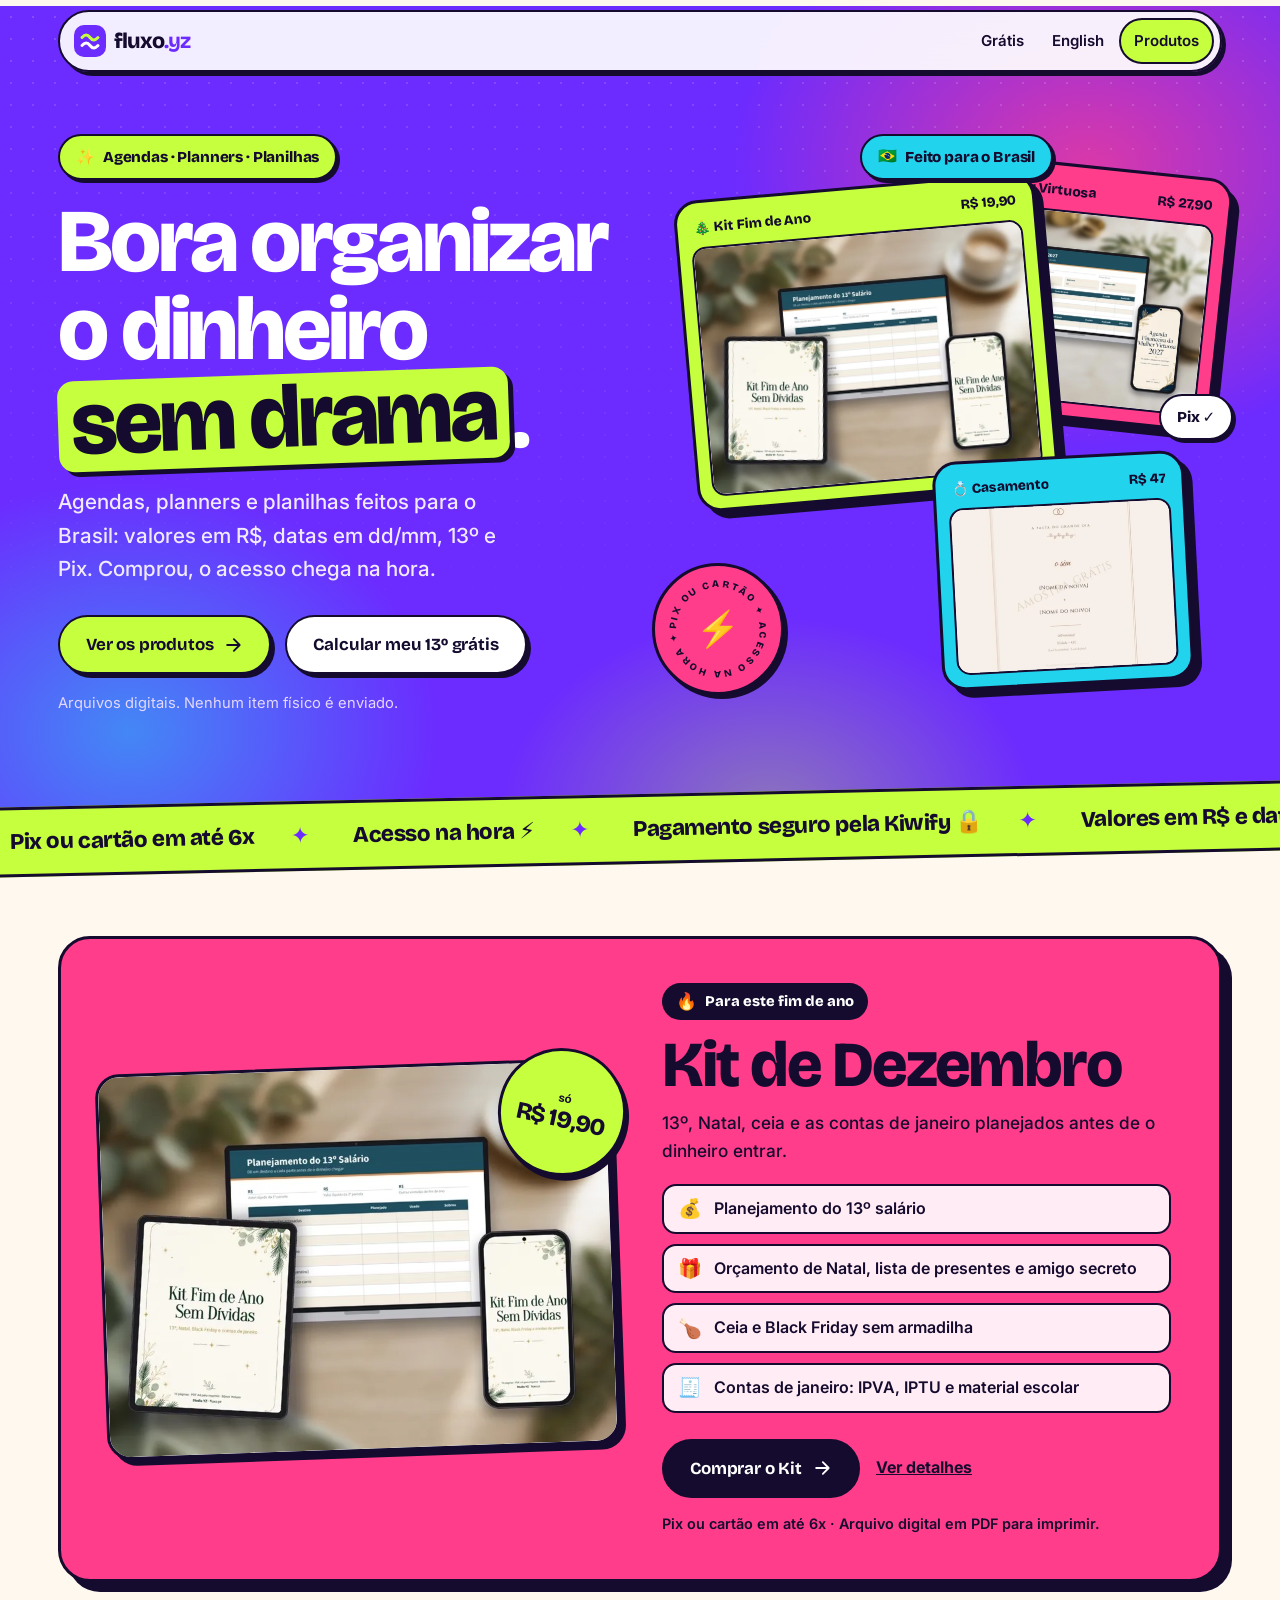
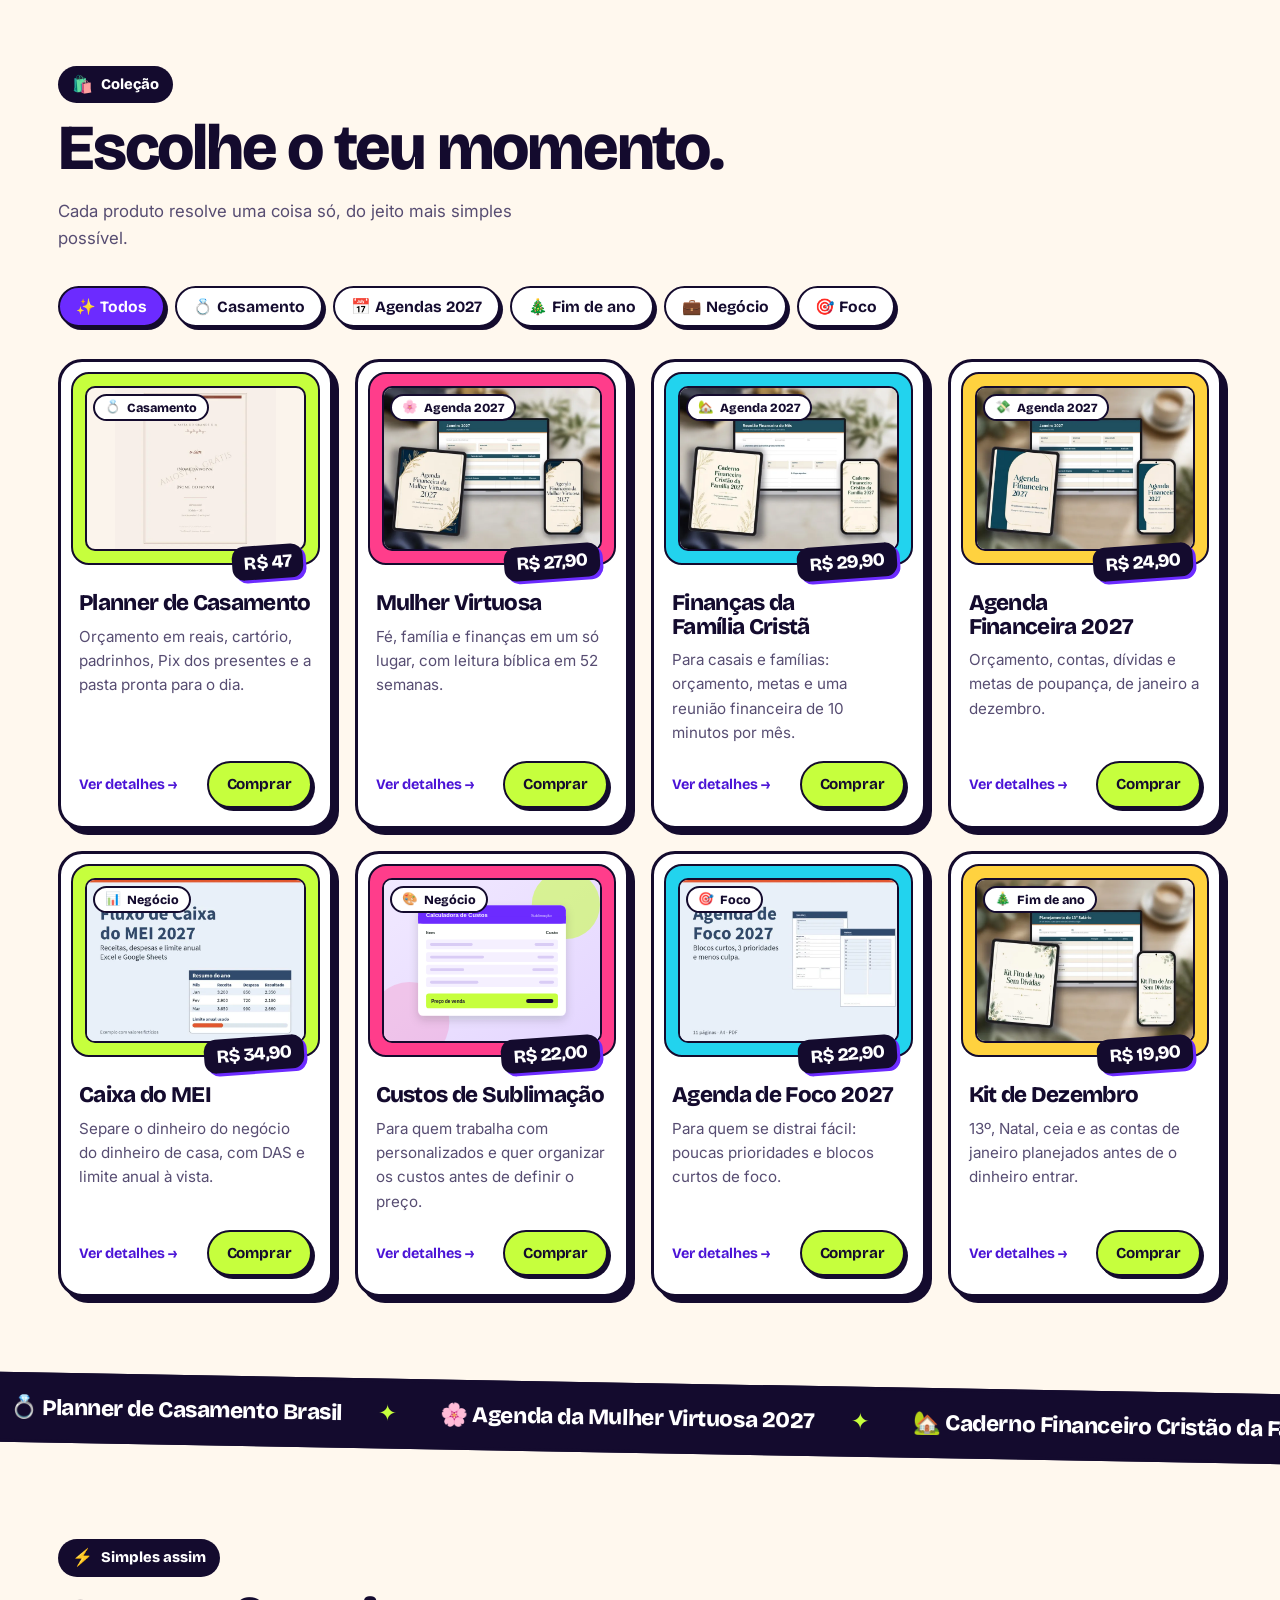
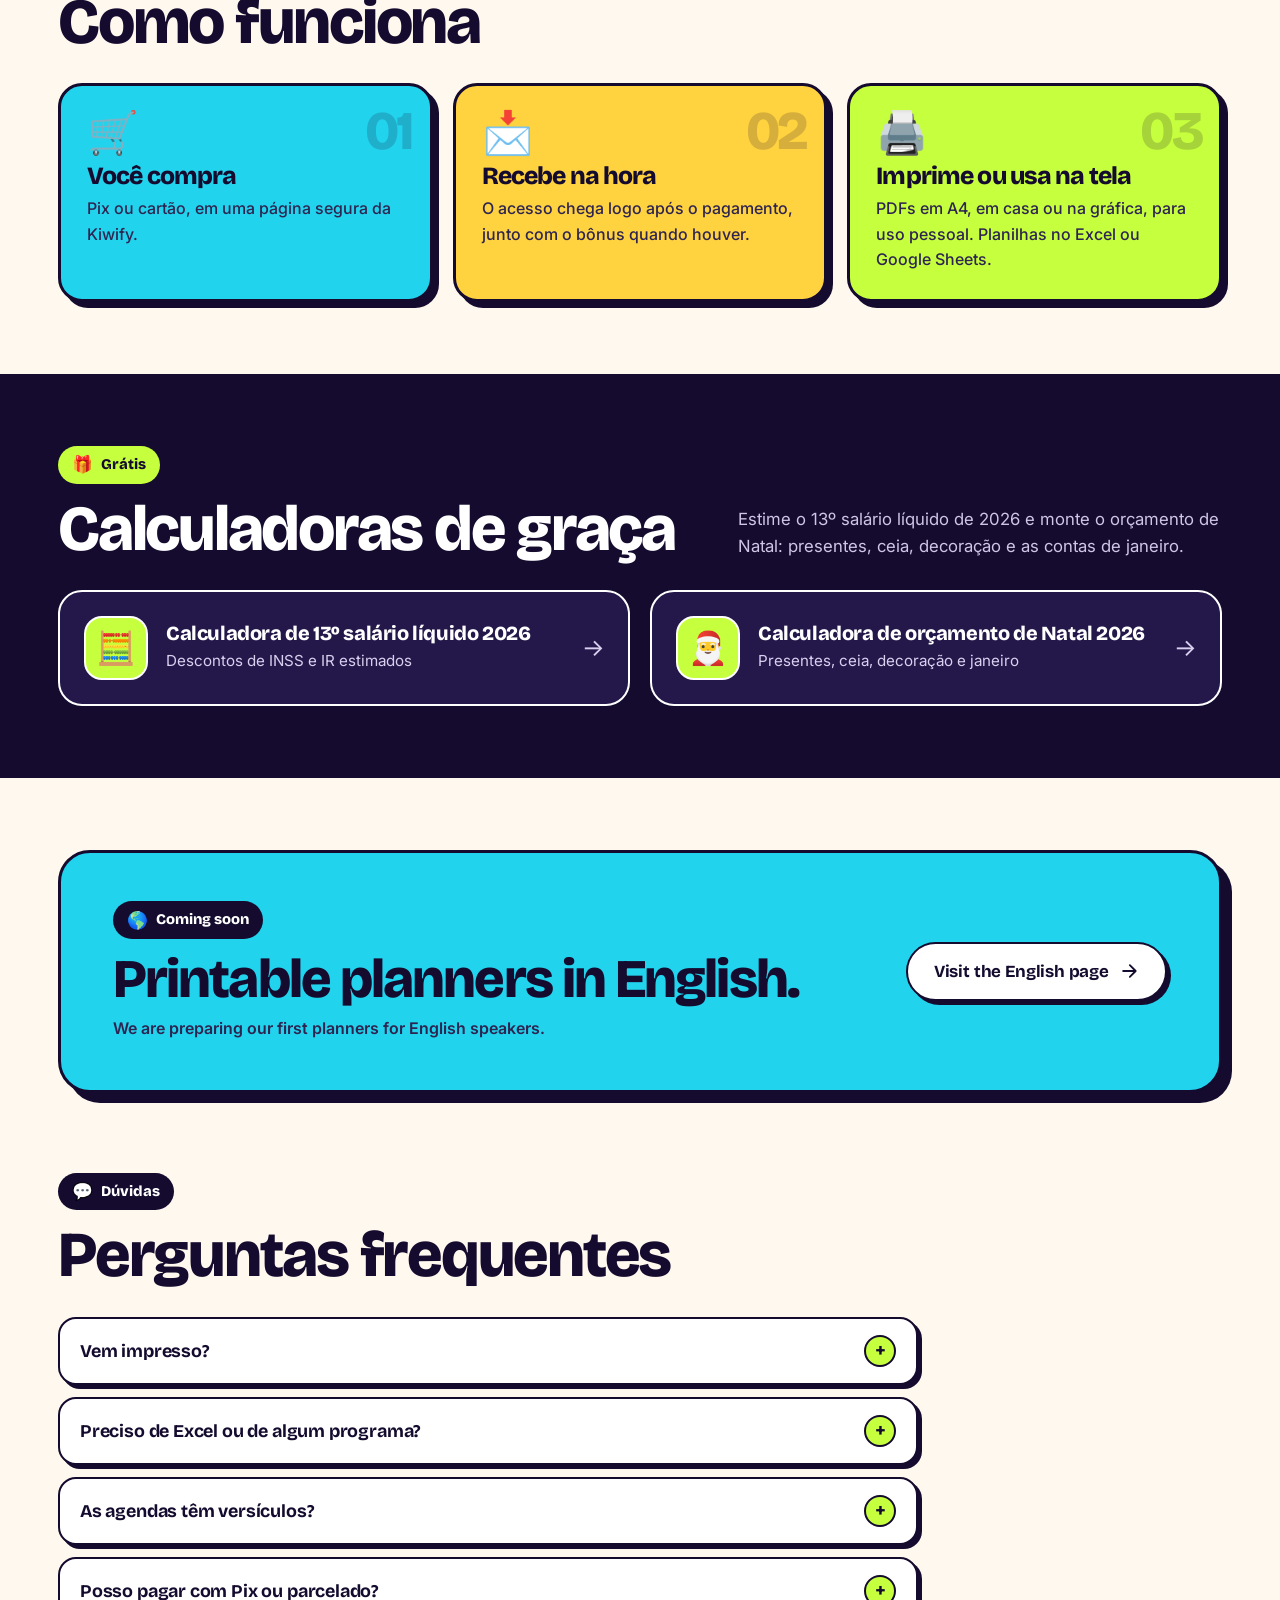
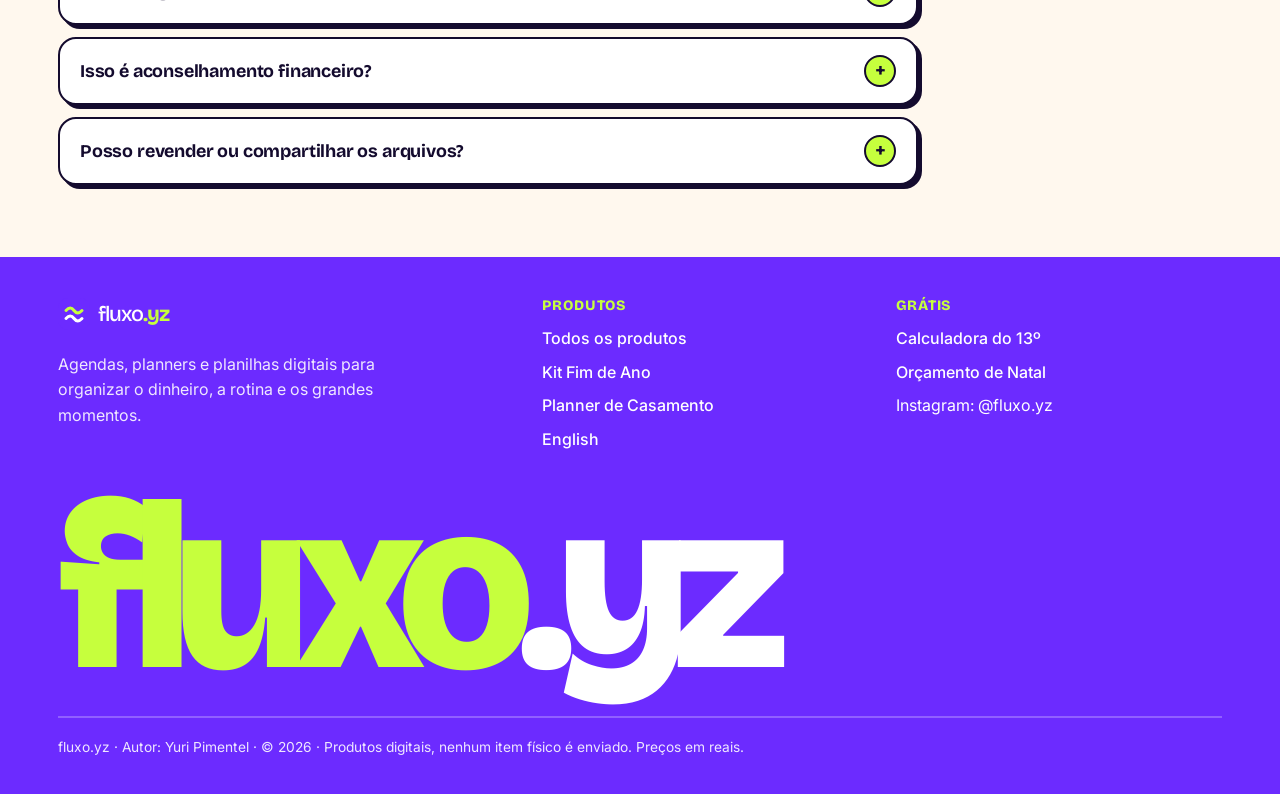
==== commit 49b37ee2: "Shorten Fluxo catalogue labels and prioritise the free calculator" ====
--- a/fluxo-yz/index.html
+++ b/fluxo-yz/index.html
@@ -37,7 +37,7 @@
     <p class="lead">Agendas, planners e planilhas feitos para o Brasil: valores em R$, datas em dd/mm, 13º e Pix. Comprou, o acesso chega na hora.</p>
     <div class="hero-ctas">
       <a class="btn btn-lime" href="#produtos">Ver os produtos <svg viewBox="0 0 24 24" fill="none" stroke="currentColor" stroke-width="2.2" stroke-linecap="round" stroke-linejoin="round" aria-hidden="true"><path d="M5 12h14M13 5l7 7-7 7"/></svg></a>
-      <a class="btn btn-white" href="https://pay.kiwify.com.br/gpDDOzI?utm_source=landing&amp;utm_medium=site&amp;utm_campaign=lp-nov26&amp;utm_content=hero"><span class="emoji" aria-hidden="true">🎄</span>Kit Fim de Ano · R$ 19,90</a>
+      <a class="btn btn-white" href="calculadora-13o-salario/?utm_source=fluxo_home&amp;utm_medium=site&amp;utm_campaign=decimo_2026&amp;utm_content=hero">Calcular meu 13º grátis</a>
     </div>
     <p class="hero-note">Arquivos digitais. Nenhum item físico é enviado.</p>
   </div>
@@ -57,7 +57,7 @@
     <div class="media"><div class="imgbox"><img src="assets/img/kit-fim-de-ano.svg" width="760" height="570" alt="Kit Fim de Ano Sem Dívidas" loading="lazy" decoding="async"></div><div class="badge-price"><div><small>só</small><span>R$ 19,90</span></div></div></div>
     <div class="body">
       <span class="kicker"><span class="emoji" aria-hidden="true">🔥</span>Para este fim de ano</span>
-      <h2>Kit Fim de Ano Sem Dívidas</h2>
+      <h2>Kit de Dezembro</h2>
       <p>13º, Natal, ceia e as contas de janeiro planejados antes de o dinheiro entrar.</p>
       <ul><li><span class="emoji" aria-hidden="true">💰</span><span>Planejamento do 13º salário</span></li><li><span class="emoji" aria-hidden="true">🎁</span><span>Orçamento de Natal, lista de presentes e amigo secreto</span></li><li><span class="emoji" aria-hidden="true">🍗</span><span>Ceia e Black Friday sem armadilha</span></li><li><span class="emoji" aria-hidden="true">🧾</span><span>Contas de janeiro: IPVA, IPTU e material escolar</span></li></ul>
       <div class="links"><a class="btn btn-ink" href="https://pay.kiwify.com.br/gpDDOzI?utm_source=landing&amp;utm_medium=site&amp;utm_campaign=lp-nov26&amp;utm_content=kit">Comprar o Kit <svg viewBox="0 0 24 24" fill="none" stroke="currentColor" stroke-width="2.2" stroke-linecap="round" stroke-linejoin="round" aria-hidden="true"><path d="M5 12h14M13 5l7 7-7 7"/></svg></a><a class="more" href="ofertas/fim-de-ano-sem-dividas.html">Ver detalhes</a></div>
@@ -71,21 +71,21 @@
   <div class="grid grid-4" id="product-grid"><article class="card" data-cat="casamento">
   <div class="thumb contain"><span class="cat"><span class="emoji" aria-hidden="true">💍</span>Casamento</span><img src="assets/img/planner-casamento.svg" width="600" height="600" alt="Planner de Casamento Brasil — Planilha + Pasta do Grande Dia" loading="lazy" decoding="async"><span class="price-tag">R$ 47</span></div>
   <div class="content">
-    <h3><a href="ofertas/planner-casamento.html">Planner de Casamento Brasil</a></h3>
+    <h3><a href="ofertas/planner-casamento.html">Planner de Casamento</a></h3>
     <p>Orçamento em reais, cartório, padrinhos, Pix dos presentes e a pasta pronta para o dia.</p>
     <div class="meta"><span class="see">Ver detalhes →</span><a class="btn btn-lime btn-sm buy" href="https://pay.kiwify.com.br/seXAGSn?utm_source=landing&amp;utm_medium=site&amp;utm_campaign=casamento&amp;utm_content=planner-casamento" aria-label="Comprar Planner de Casamento Brasil — Planilha + Pasta do Grande Dia por R$ 47">Comprar</a></div>
   </div>
 </article><article class="card" data-cat="ano">
   <div class="thumb"><span class="cat"><span class="emoji" aria-hidden="true">🌸</span>Agenda 2027</span><img src="assets/img/mulher-virtuosa-2027.svg" width="760" height="570" alt="Agenda da Mulher Virtuosa 2027" loading="lazy" decoding="async"><span class="price-tag">R$ 27,90</span></div>
   <div class="content">
-    <h3><a href="ofertas/mulher-virtuosa-2027.html">Agenda da Mulher Virtuosa 2027</a></h3>
+    <h3><a href="ofertas/mulher-virtuosa-2027.html">Mulher Virtuosa</a></h3>
     <p>Fé, família e finanças em um só lugar, com leitura bíblica em 52 semanas.</p>
     <div class="meta"><span class="see">Ver detalhes →</span><a class="btn btn-lime btn-sm buy" href="https://pay.kiwify.com.br/ndzrZaI?utm_source=landing&amp;utm_medium=site&amp;utm_campaign=lp-nov26&amp;utm_content=virtuosa" aria-label="Comprar Agenda da Mulher Virtuosa 2027 por R$ 27,90">Comprar</a></div>
   </div>
 </article><article class="card" data-cat="ano">
   <div class="thumb"><span class="cat"><span class="emoji" aria-hidden="true">🏡</span>Agenda 2027</span><img src="assets/img/familia-crista-2027.svg" width="760" height="570" alt="Caderno Financeiro Cristão da Família 2027" loading="lazy" decoding="async"><span class="price-tag">R$ 29,90</span></div>
   <div class="content">
-    <h3><a href="ofertas/familia-crista-2027.html">Caderno Financeiro Cristão da Família 2027</a></h3>
+    <h3><a href="ofertas/familia-crista-2027.html">Finanças da Família Cristã</a></h3>
     <p>Para casais e famílias: orçamento, metas e uma reunião financeira de 10 minutos por mês.</p>
     <div class="meta"><span class="see">Ver detalhes →</span><a class="btn btn-lime btn-sm buy" href="https://pay.kiwify.com.br/xUQPfjQ?utm_source=landing&amp;utm_medium=site&amp;utm_campaign=lp-nov26&amp;utm_content=familia" aria-label="Comprar Caderno Financeiro Cristão da Família 2027 por R$ 29,90">Comprar</a></div>
   </div>
@@ -99,14 +99,14 @@
 </article><article class="card" data-cat="negocio">
   <div class="thumb"><span class="cat"><span class="emoji" aria-hidden="true">📊</span>Negócio</span><img src="assets/img/fluxo-caixa-mei-2027.svg" width="760" height="570" alt="Planilha Fluxo de Caixa do MEI 2027" loading="lazy" decoding="async"><span class="price-tag">R$ 34,90</span></div>
   <div class="content">
-    <h3><a href="ofertas/fluxo-caixa-mei-2027.html">Planilha Fluxo de Caixa do MEI 2027</a></h3>
+    <h3><a href="ofertas/fluxo-caixa-mei-2027.html">Caixa do MEI</a></h3>
     <p>Separe o dinheiro do negócio do dinheiro de casa, com DAS e limite anual à vista.</p>
     <div class="meta"><span class="see">Ver detalhes →</span><a class="btn btn-lime btn-sm buy" href="https://pay.kiwify.com.br/rLqLBRg?utm_source=landing&amp;utm_medium=site&amp;utm_campaign=lp-nov26&amp;utm_content=mei" aria-label="Comprar Planilha Fluxo de Caixa do MEI 2027 por R$ 34,90">Comprar</a></div>
   </div>
 </article><article class="card" data-cat="negocio">
   <div class="thumb"><span class="cat"><span class="emoji" aria-hidden="true">🎨</span>Negócio</span><img src="assets/img/custos-sublimacao.svg" width="760" height="570" alt="Ilustração da Calculadora de Custos para Sublimação" loading="lazy" decoding="async"><span class="price-tag">R$ 22,00</span></div>
   <div class="content">
-    <h3><a href="ofertas/custos-sublimacao.html">Calculadora de Custos para Sublimação</a></h3>
+    <h3><a href="ofertas/custos-sublimacao.html">Custos de Sublimação</a></h3>
     <p>Para quem trabalha com personalizados e quer organizar os custos antes de definir o preço.</p>
     <div class="meta"><span class="see">Ver detalhes →</span><a class="btn btn-lime btn-sm buy" href="https://pay.kiwify.com.br/ODxu8qK?utm_source=landing&amp;utm_medium=site&amp;utm_campaign=lp-nov26&amp;utm_content=sublimacao" aria-label="Comprar Calculadora de Custos para Sublimação por R$ 22,00">Comprar</a></div>
   </div>
@@ -120,7 +120,7 @@
 </article><article class="card" data-cat="fim">
   <div class="thumb"><span class="cat"><span class="emoji" aria-hidden="true">🎄</span>Fim de ano</span><img src="assets/img/kit-fim-de-ano.svg" width="760" height="570" alt="Kit Fim de Ano Sem Dívidas" loading="lazy" decoding="async"><span class="price-tag">R$ 19,90</span></div>
   <div class="content">
-    <h3><a href="ofertas/fim-de-ano-sem-dividas.html">Kit Fim de Ano Sem Dívidas</a></h3>
+    <h3><a href="ofertas/fim-de-ano-sem-dividas.html">Kit de Dezembro</a></h3>
     <p>13º, Natal, ceia e as contas de janeiro planejados antes de o dinheiro entrar.</p>
     <div class="meta"><span class="see">Ver detalhes →</span><a class="btn btn-lime btn-sm buy" href="https://pay.kiwify.com.br/gpDDOzI?utm_source=landing&amp;utm_medium=site&amp;utm_campaign=lp-nov26&amp;utm_content=kit" aria-label="Comprar Kit Fim de Ano Sem Dívidas por R$ 19,90">Comprar</a></div>
   </div>
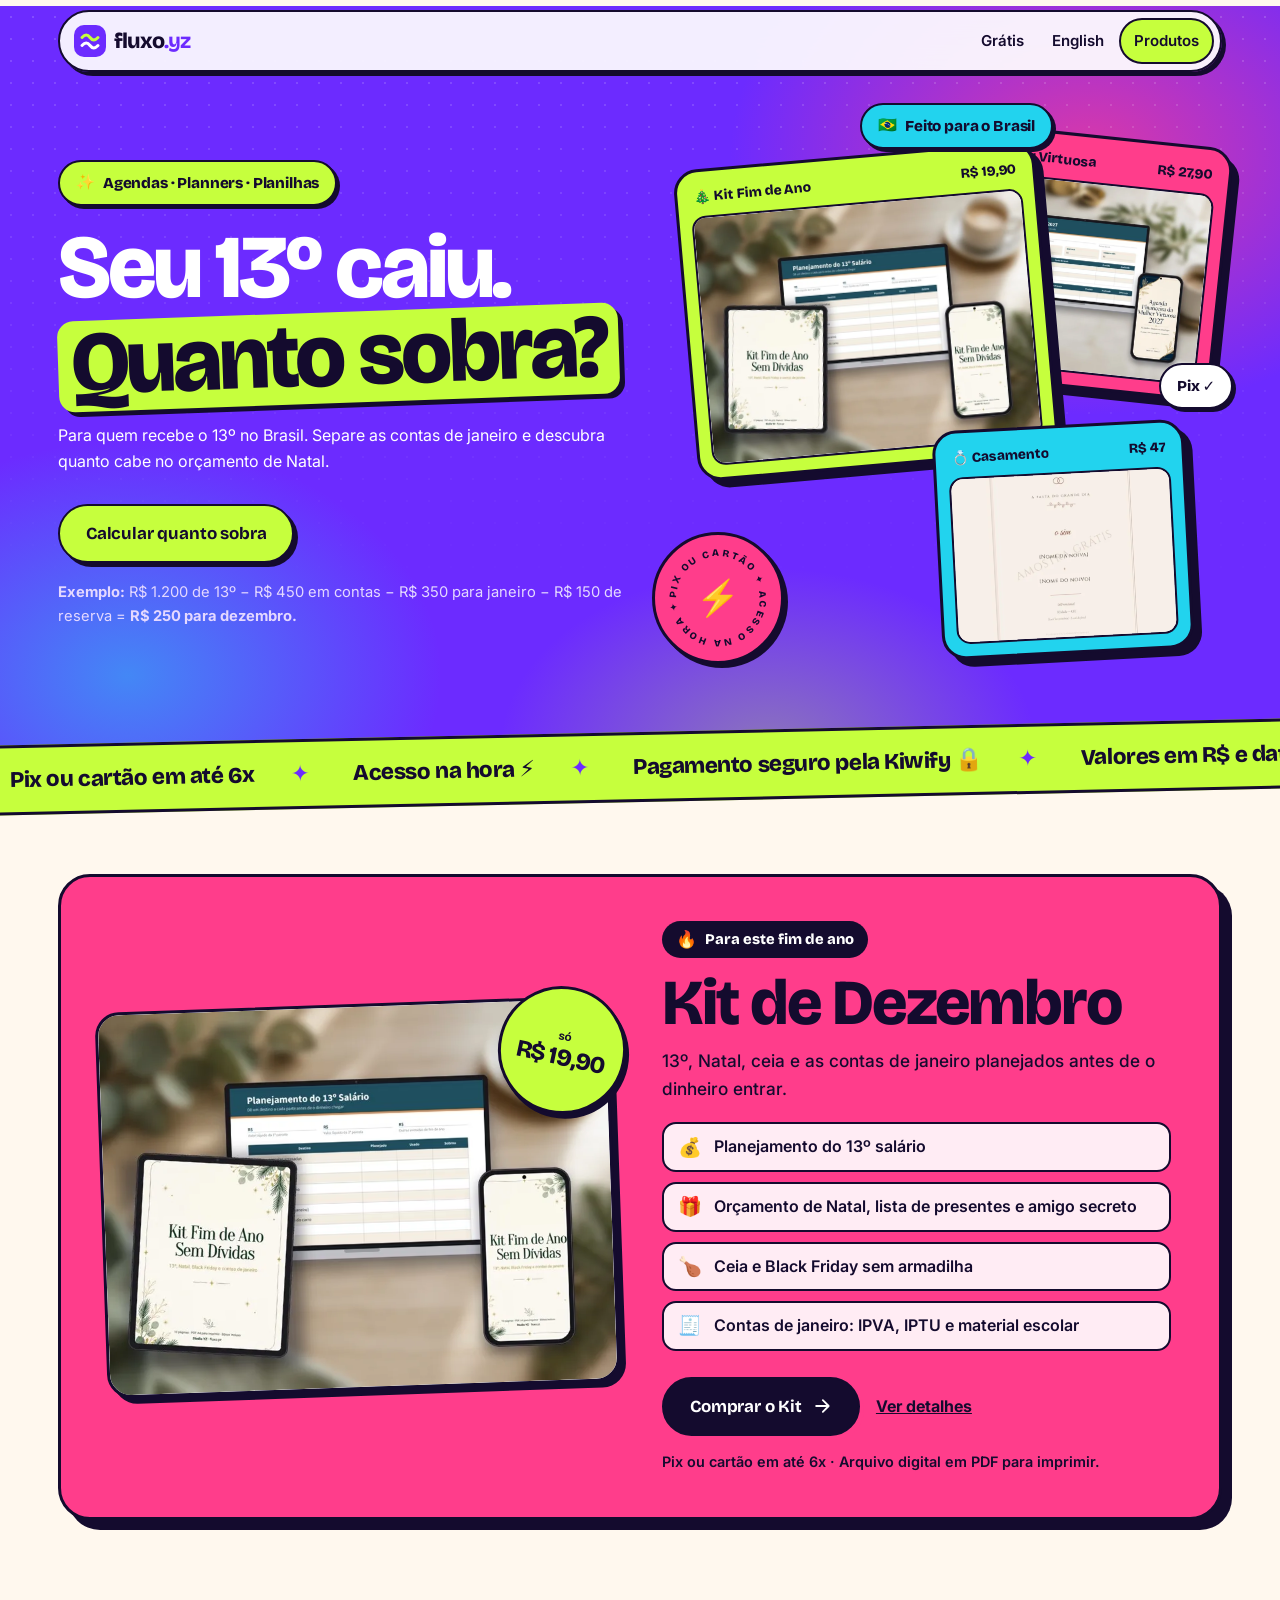
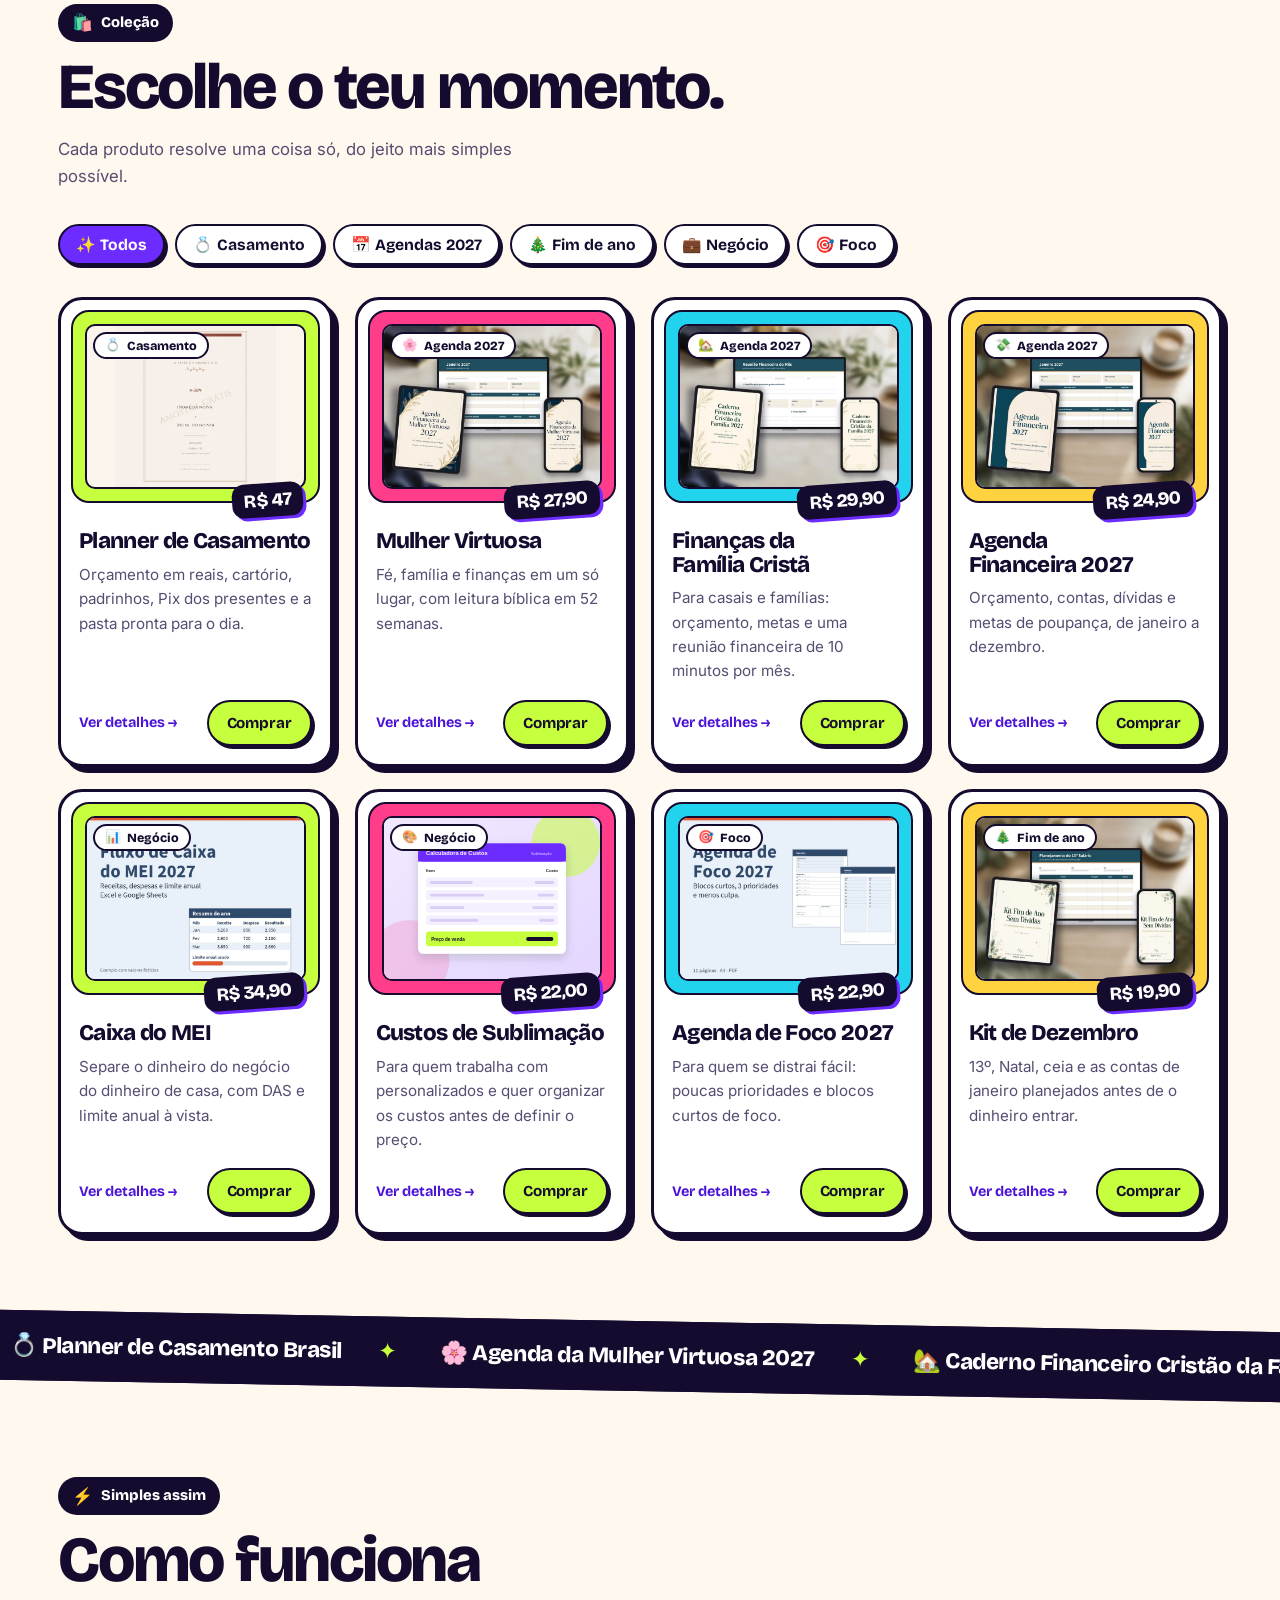
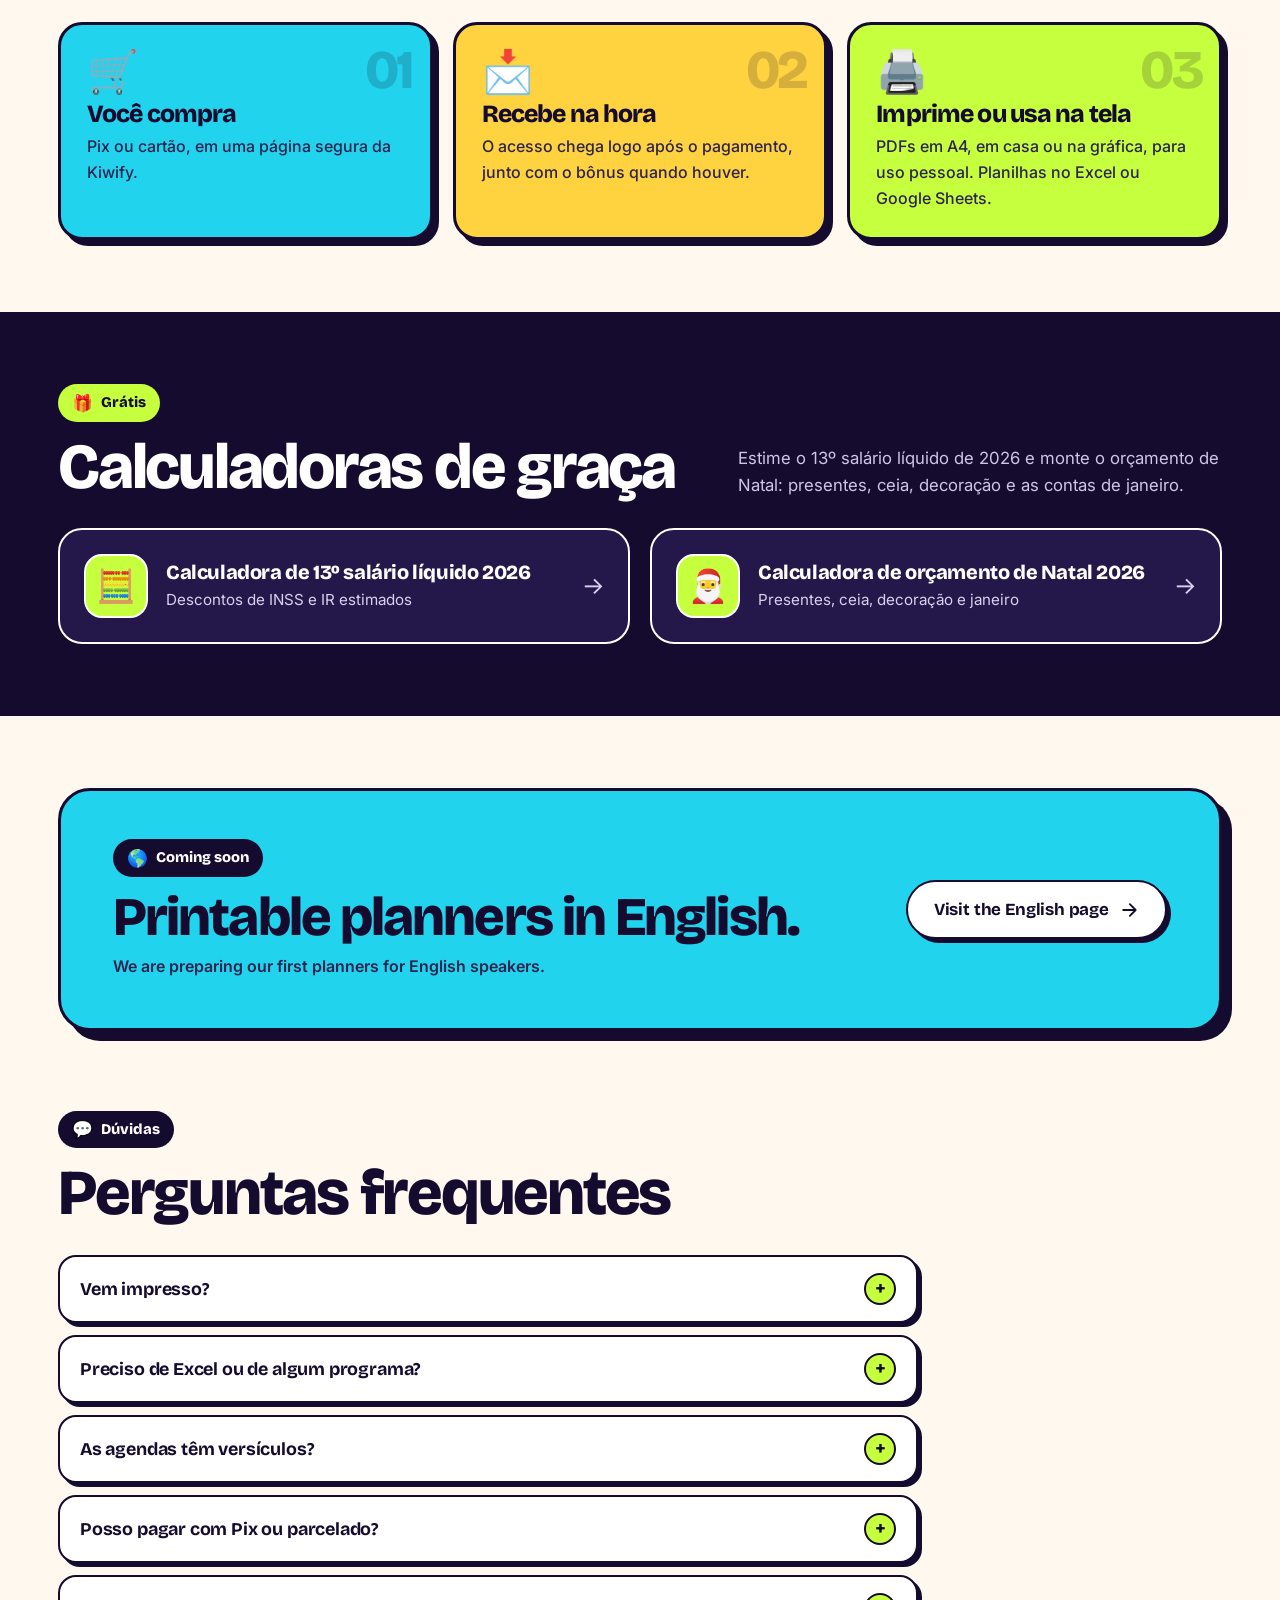
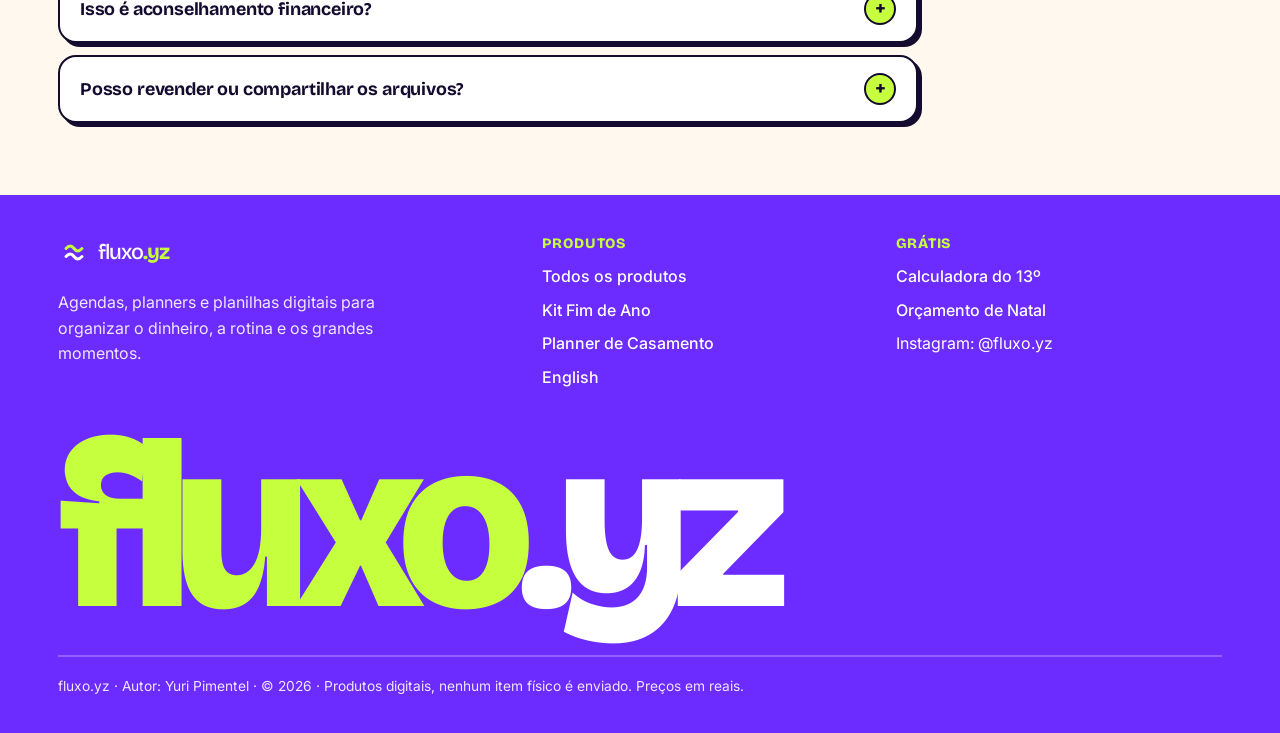
==== commit d0e17c99: "Focus the seasonal funnel and retain descriptive search metadata" ====
--- a/fluxo-yz/index.html
+++ b/fluxo-yz/index.html
@@ -3,7 +3,7 @@
 <head>
 <meta charset="utf-8">
 <meta name="viewport" content="width=device-width,initial-scale=1,viewport-fit=cover">
-<title>fluxo.yz — agendas, planners e planilhas para organizar a vida e o dinheiro</title>
+<title>Planejamento do 13º salário e orçamento de Natal | fluxo.yz</title>
 <meta name="description" content="Agendas, planners e planilhas digitais para organizar o orçamento, o 13º, o Natal, o casamento e o ano de 2027. Pix ou cartão, acesso na hora.">
 <meta name="theme-color" content="#6C2BFF">
 <link rel="icon" href="assets/favicon.svg" type="image/svg+xml">
@@ -33,13 +33,12 @@
 <section class="hero"><div class="wrap hero-grid">
   <div>
     <span class="sticker s-lime"><span class="emoji" aria-hidden="true">✨</span>Agendas · Planners · Planilhas</span>
-    <h1>Bora organizar o dinheiro <span class="hl">sem drama</span>.</h1>
-    <p class="lead">Agendas, planners e planilhas feitos para o Brasil: valores em R$, datas em dd/mm, 13º e Pix. Comprou, o acesso chega na hora.</p>
+    <h1>Seu 13º caiu. <span class="hl">Quanto sobra?</span></h1>
+    <p>Para quem recebe o 13º no Brasil. Separe as contas de janeiro e descubra quanto cabe no orçamento de Natal.</p>
     <div class="hero-ctas">
-      <a class="btn btn-lime" href="#produtos">Ver os produtos <svg viewBox="0 0 24 24" fill="none" stroke="currentColor" stroke-width="2.2" stroke-linecap="round" stroke-linejoin="round" aria-hidden="true"><path d="M5 12h14M13 5l7 7-7 7"/></svg></a>
-      <a class="btn btn-white" href="calculadora-13o-salario/?utm_source=fluxo_home&amp;utm_medium=site&amp;utm_campaign=decimo_2026&amp;utm_content=hero">Calcular meu 13º grátis</a>
+      <a class="btn btn-lime" href="calculadora-13o-salario/?utm_source=fluxo_home&amp;utm_medium=site&amp;utm_campaign=decimo_2026&amp;utm_content=hero">Calcular quanto sobra</a>
     </div>
-    <p class="hero-note">Arquivos digitais. Nenhum item físico é enviado.</p>
+    <p class="hero-note"><strong>Exemplo:</strong> R$ 1.200 de 13º − R$ 450 em contas − R$ 350 para janeiro − R$ 150 de reserva = <strong>R$ 250 para dezembro.</strong></p>
   </div>
   <div class="hero-stage" aria-hidden="true">
     <figure class="frame f2" style="margin:0"><span class="lbl"><span>🌸 Mulher Virtuosa</span><span>R$ 27,90</span></span><img src="assets/img/mulher-virtuosa-2027.svg" width="760" height="570" alt="Agenda da Mulher Virtuosa 2027" loading="lazy" decoding="async"></figure>
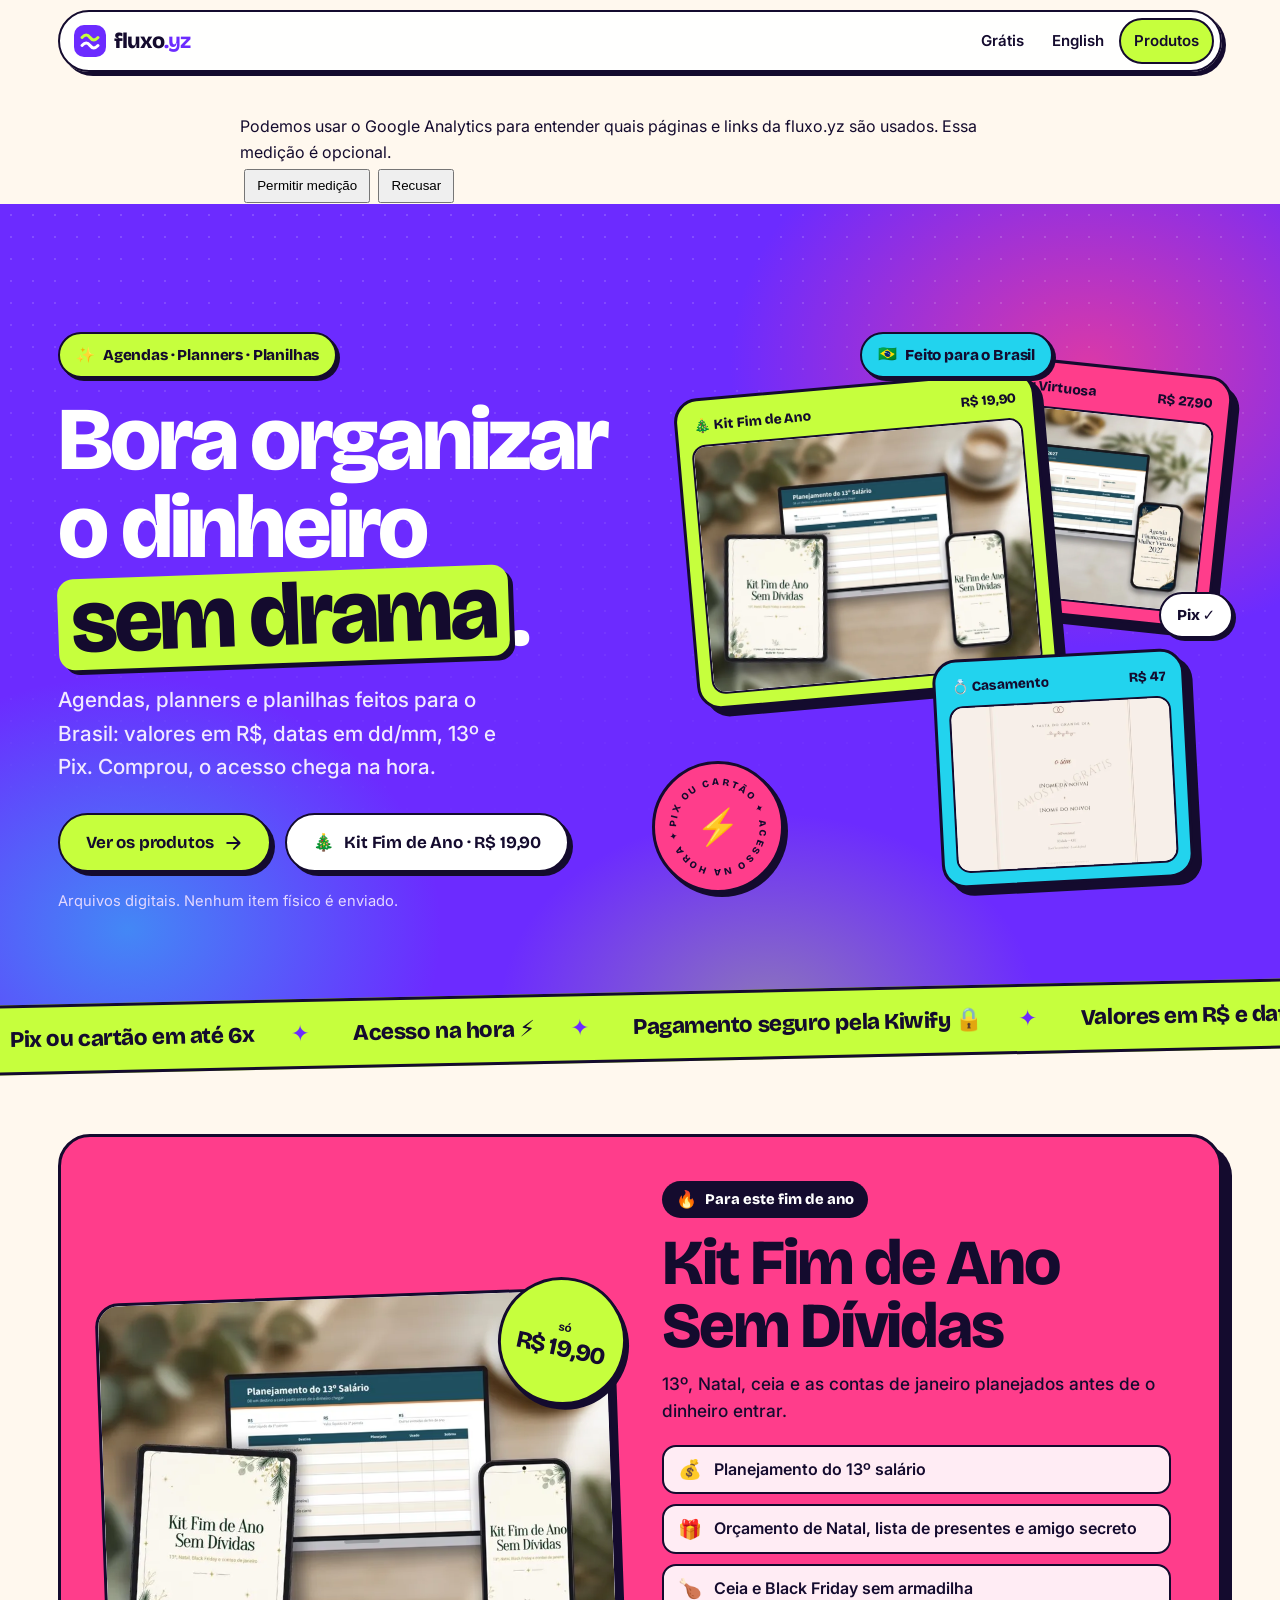
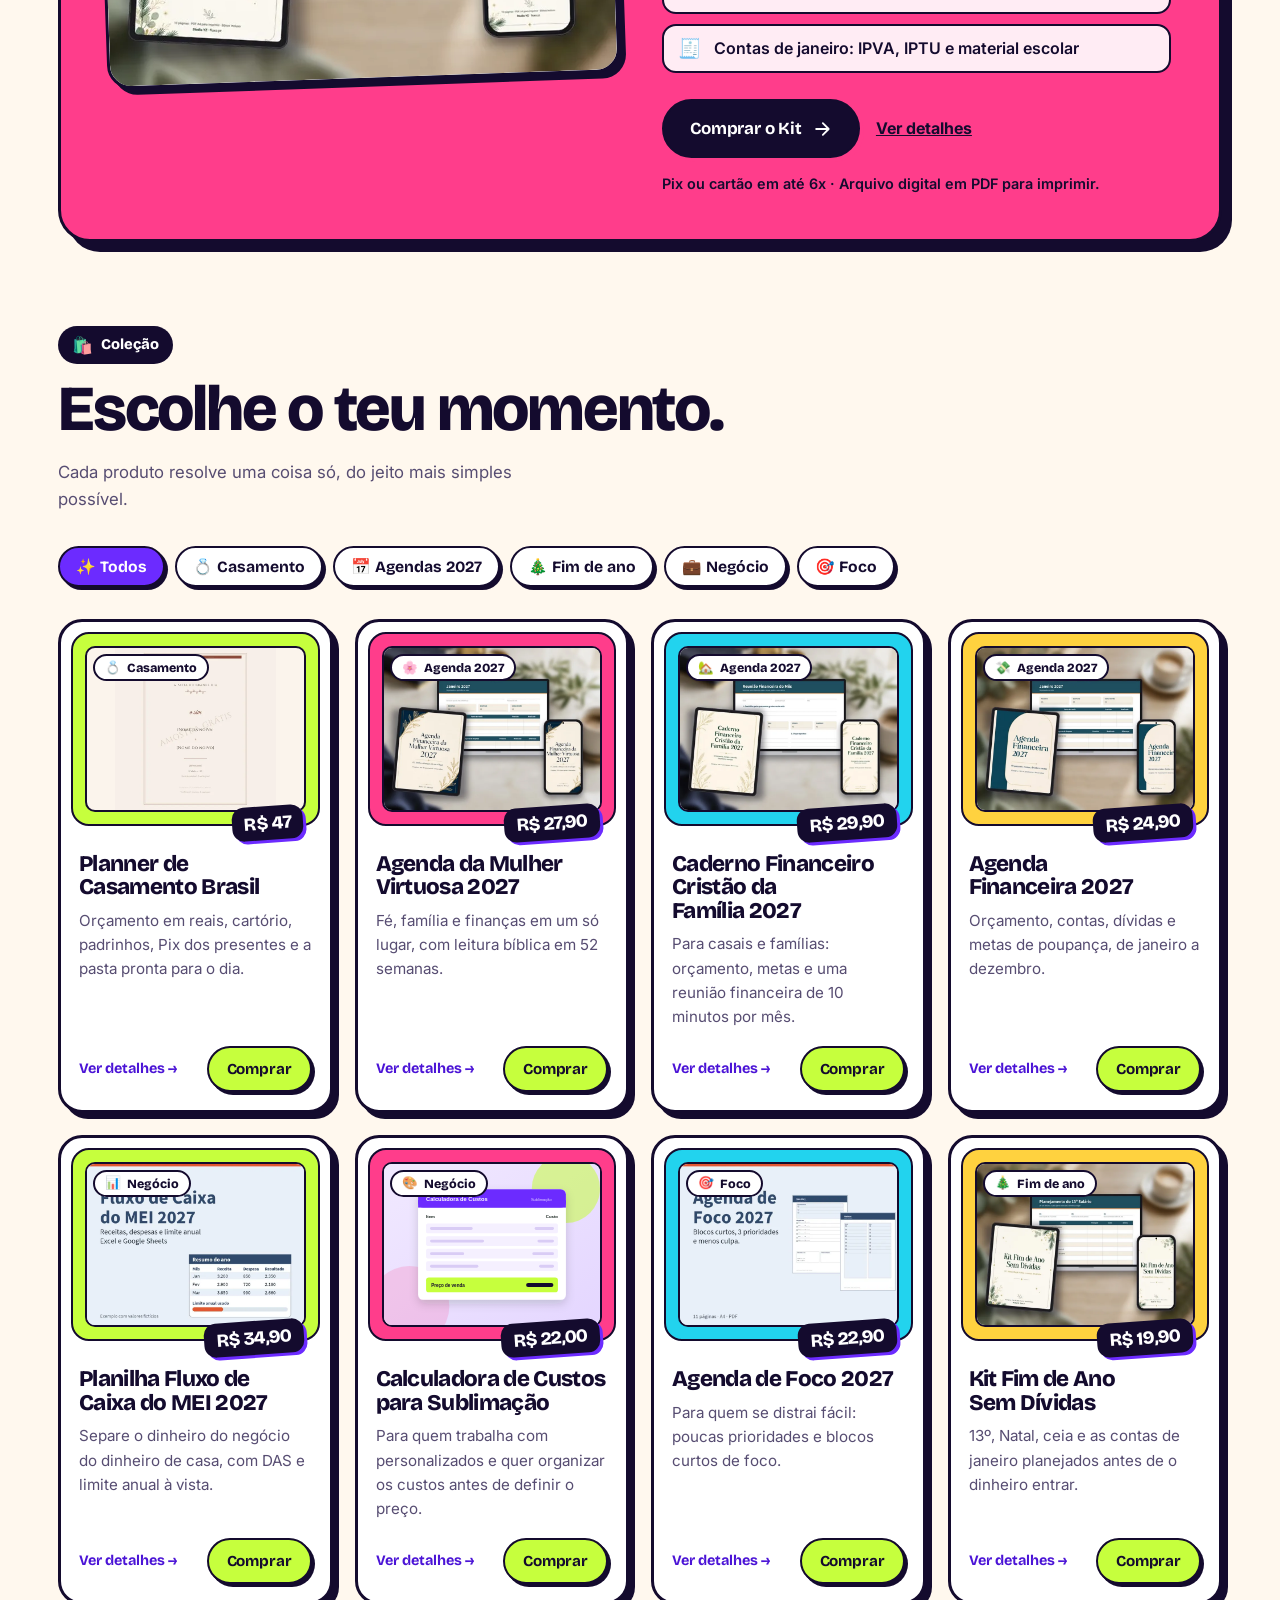
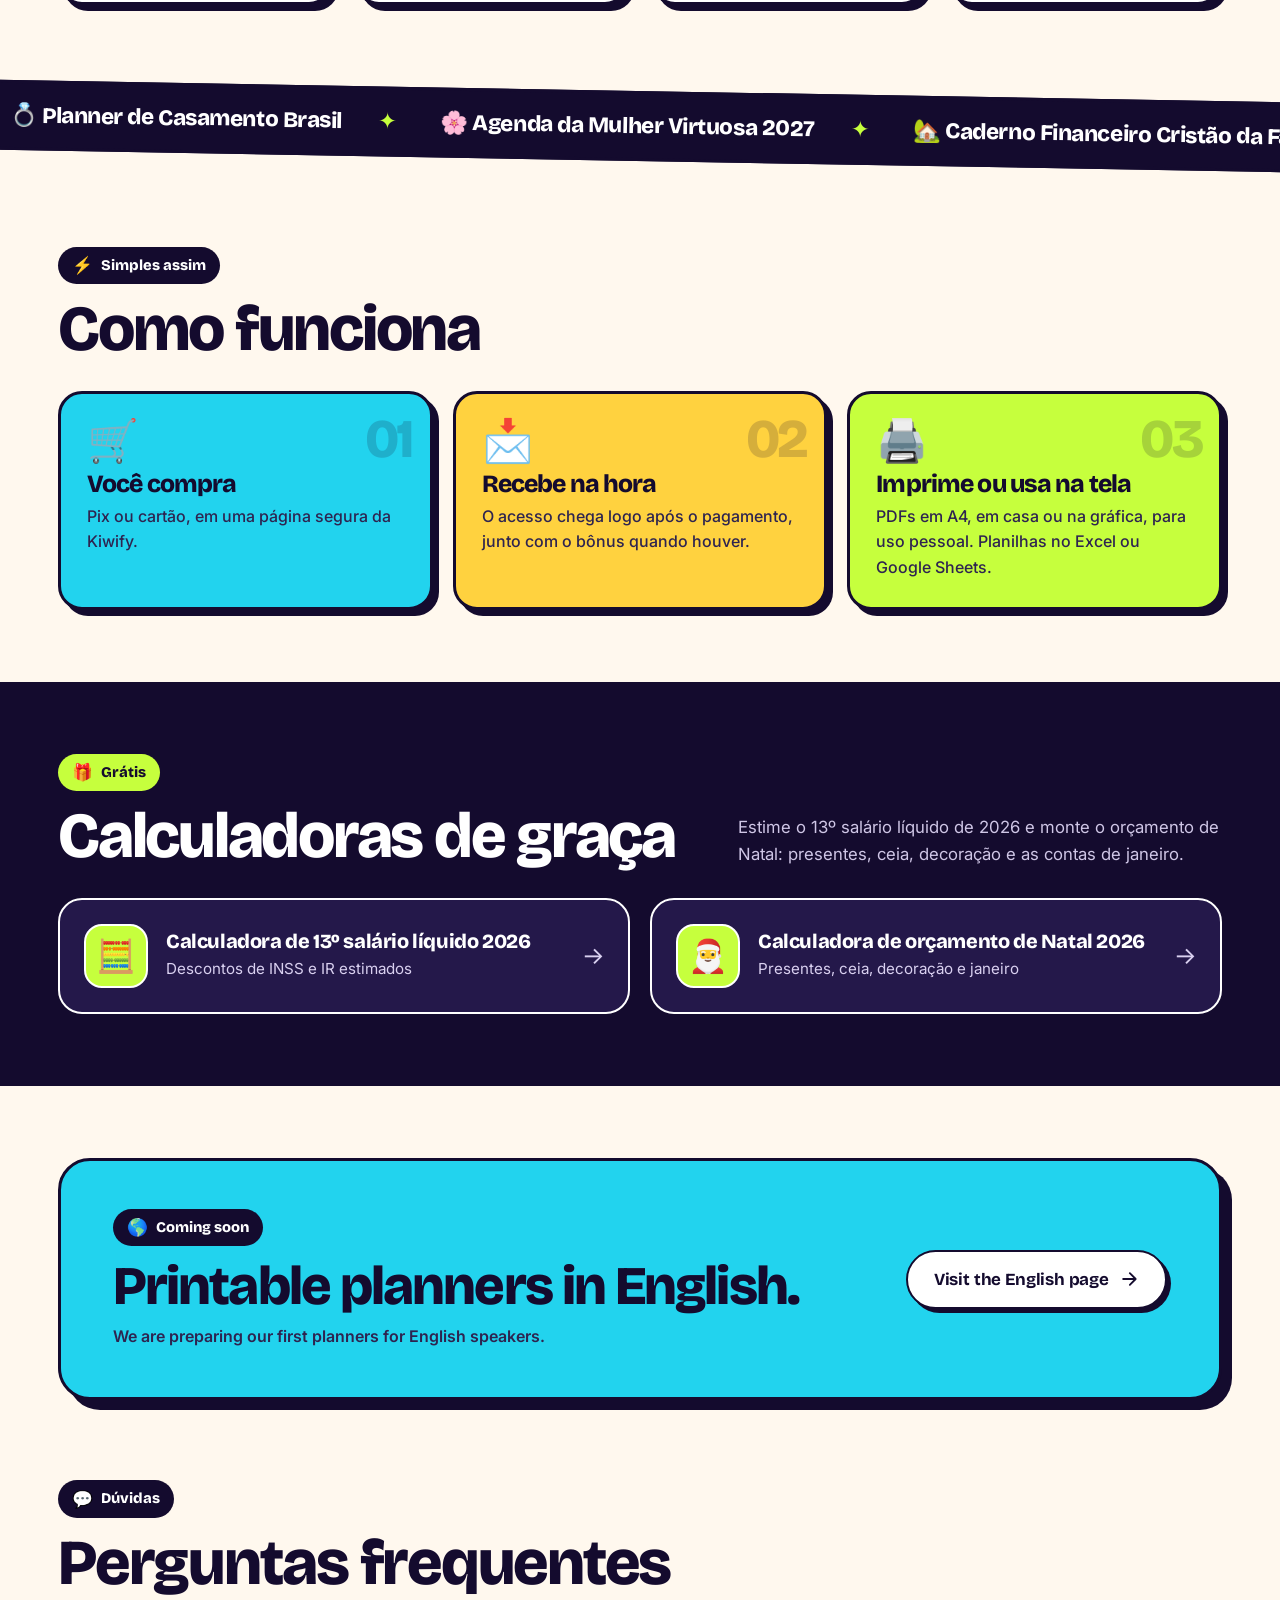
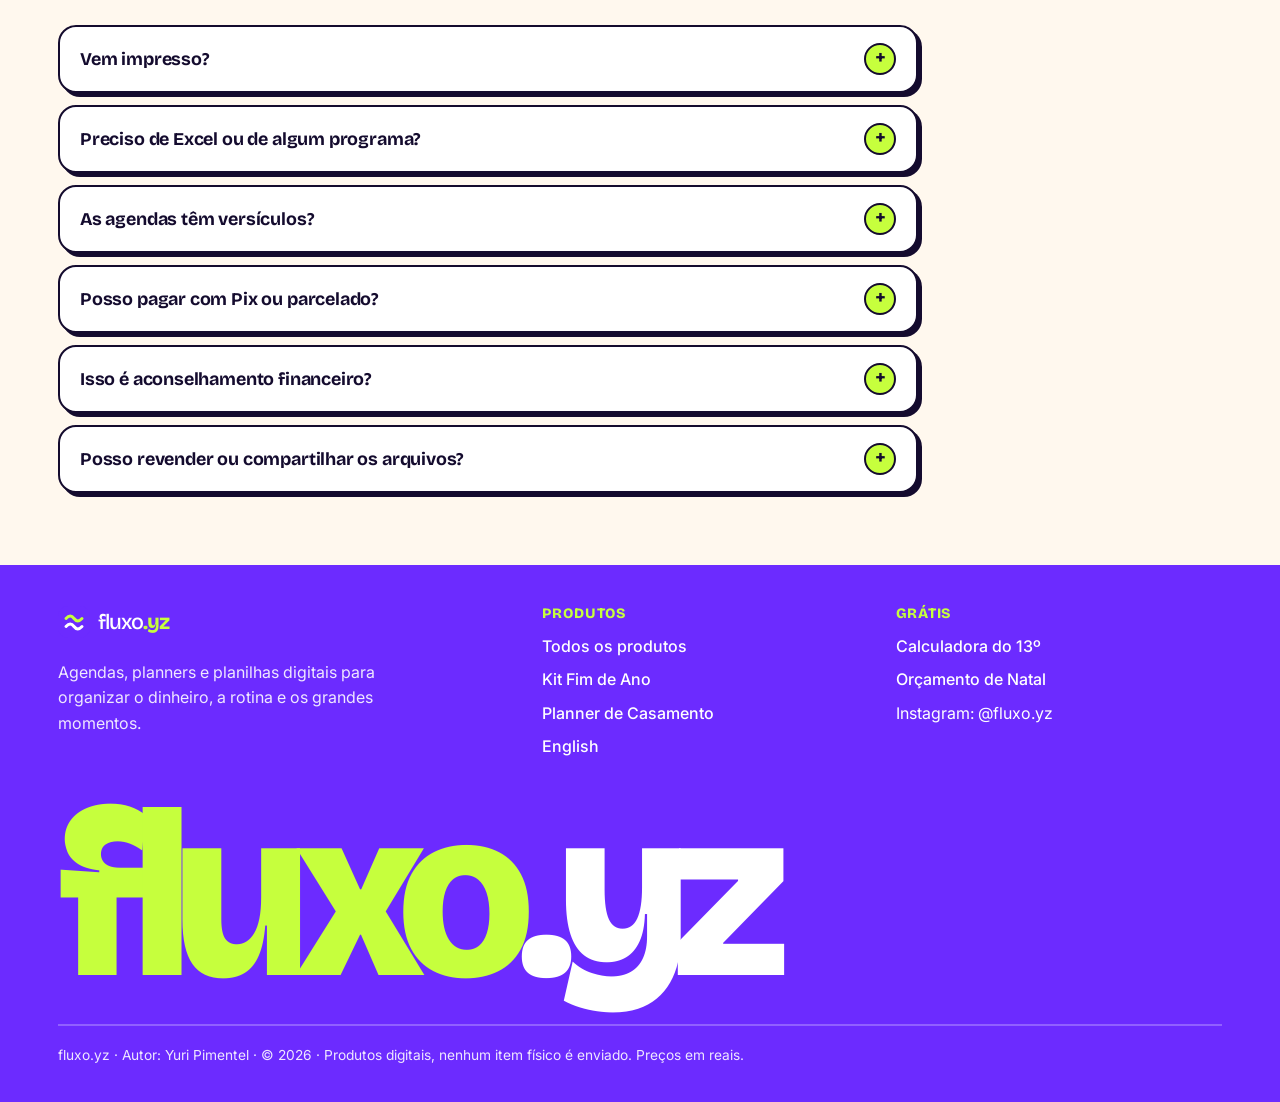
==== commit 3f7dc21f: "Install consent-based Fluxo YZ Analytics across storefront and calculators" ====
--- a/fluxo-yz/index.html
+++ b/fluxo-yz/index.html
@@ -3,7 +3,7 @@
 <head>
 <meta charset="utf-8">
 <meta name="viewport" content="width=device-width,initial-scale=1,viewport-fit=cover">
-<title>Planejamento do 13º salário e orçamento de Natal | fluxo.yz</title>
+<title>fluxo.yz — agendas, planners e planilhas para organizar a vida e o dinheiro</title>
 <meta name="description" content="Agendas, planners e planilhas digitais para organizar o orçamento, o 13º, o Natal, o casamento e o ano de 2027. Pix ou cartão, acesso na hora.">
 <meta name="theme-color" content="#6C2BFF">
 <link rel="icon" href="assets/favicon.svg" type="image/svg+xml">
@@ -18,6 +18,7 @@
 <meta property="og:title" content="fluxo.yz — agendas, planners e planilhas">
 <meta property="og:description" content="Organize o dinheiro, a rotina e os grandes momentos. Pix ou cartão, acesso na hora.">
 <meta property="og:url" content="https://studiozanoni.github.io/fluxo-yz/">
+<script defer src="assets/analytics.js"></script>
 </head>
 <body>
 <a class="skip" href="#conteudo">Pular para o conteúdo</a>
@@ -33,12 +34,13 @@
 <section class="hero"><div class="wrap hero-grid">
   <div>
     <span class="sticker s-lime"><span class="emoji" aria-hidden="true">✨</span>Agendas · Planners · Planilhas</span>
-    <h1>Seu 13º caiu. <span class="hl">Quanto sobra?</span></h1>
-    <p>Para quem recebe o 13º no Brasil. Separe as contas de janeiro e descubra quanto cabe no orçamento de Natal.</p>
+    <h1>Bora organizar o dinheiro <span class="hl">sem drama</span>.</h1>
+    <p class="lead">Agendas, planners e planilhas feitos para o Brasil: valores em R$, datas em dd/mm, 13º e Pix. Comprou, o acesso chega na hora.</p>
     <div class="hero-ctas">
-      <a class="btn btn-lime" href="calculadora-13o-salario/?utm_source=fluxo_home&amp;utm_medium=site&amp;utm_campaign=decimo_2026&amp;utm_content=hero">Calcular quanto sobra</a>
+      <a class="btn btn-lime" href="#produtos">Ver os produtos <svg viewBox="0 0 24 24" fill="none" stroke="currentColor" stroke-width="2.2" stroke-linecap="round" stroke-linejoin="round" aria-hidden="true"><path d="M5 12h14M13 5l7 7-7 7"/></svg></a>
+      <a class="btn btn-white" href="https://pay.kiwify.com.br/gpDDOzI?utm_source=landing&amp;utm_medium=site&amp;utm_campaign=lp-nov26&amp;utm_content=hero"><span class="emoji" aria-hidden="true">🎄</span>Kit Fim de Ano · R$ 19,90</a>
     </div>
-    <p class="hero-note"><strong>Exemplo:</strong> R$ 1.200 de 13º − R$ 450 em contas − R$ 350 para janeiro − R$ 150 de reserva = <strong>R$ 250 para dezembro.</strong></p>
+    <p class="hero-note">Arquivos digitais. Nenhum item físico é enviado.</p>
   </div>
   <div class="hero-stage" aria-hidden="true">
     <figure class="frame f2" style="margin:0"><span class="lbl"><span>🌸 Mulher Virtuosa</span><span>R$ 27,90</span></span><img src="assets/img/mulher-virtuosa-2027.svg" width="760" height="570" alt="Agenda da Mulher Virtuosa 2027" loading="lazy" decoding="async"></figure>
@@ -56,7 +58,7 @@
     <div class="media"><div class="imgbox"><img src="assets/img/kit-fim-de-ano.svg" width="760" height="570" alt="Kit Fim de Ano Sem Dívidas" loading="lazy" decoding="async"></div><div class="badge-price"><div><small>só</small><span>R$ 19,90</span></div></div></div>
     <div class="body">
       <span class="kicker"><span class="emoji" aria-hidden="true">🔥</span>Para este fim de ano</span>
-      <h2>Kit de Dezembro</h2>
+      <h2>Kit Fim de Ano Sem Dívidas</h2>
       <p>13º, Natal, ceia e as contas de janeiro planejados antes de o dinheiro entrar.</p>
       <ul><li><span class="emoji" aria-hidden="true">💰</span><span>Planejamento do 13º salário</span></li><li><span class="emoji" aria-hidden="true">🎁</span><span>Orçamento de Natal, lista de presentes e amigo secreto</span></li><li><span class="emoji" aria-hidden="true">🍗</span><span>Ceia e Black Friday sem armadilha</span></li><li><span class="emoji" aria-hidden="true">🧾</span><span>Contas de janeiro: IPVA, IPTU e material escolar</span></li></ul>
       <div class="links"><a class="btn btn-ink" href="https://pay.kiwify.com.br/gpDDOzI?utm_source=landing&amp;utm_medium=site&amp;utm_campaign=lp-nov26&amp;utm_content=kit">Comprar o Kit <svg viewBox="0 0 24 24" fill="none" stroke="currentColor" stroke-width="2.2" stroke-linecap="round" stroke-linejoin="round" aria-hidden="true"><path d="M5 12h14M13 5l7 7-7 7"/></svg></a><a class="more" href="ofertas/fim-de-ano-sem-dividas.html">Ver detalhes</a></div>
@@ -70,21 +72,21 @@
   <div class="grid grid-4" id="product-grid"><article class="card" data-cat="casamento">
   <div class="thumb contain"><span class="cat"><span class="emoji" aria-hidden="true">💍</span>Casamento</span><img src="assets/img/planner-casamento.svg" width="600" height="600" alt="Planner de Casamento Brasil — Planilha + Pasta do Grande Dia" loading="lazy" decoding="async"><span class="price-tag">R$ 47</span></div>
   <div class="content">
-    <h3><a href="ofertas/planner-casamento.html">Planner de Casamento</a></h3>
+    <h3><a href="ofertas/planner-casamento.html">Planner de Casamento Brasil</a></h3>
     <p>Orçamento em reais, cartório, padrinhos, Pix dos presentes e a pasta pronta para o dia.</p>
     <div class="meta"><span class="see">Ver detalhes →</span><a class="btn btn-lime btn-sm buy" href="https://pay.kiwify.com.br/seXAGSn?utm_source=landing&amp;utm_medium=site&amp;utm_campaign=casamento&amp;utm_content=planner-casamento" aria-label="Comprar Planner de Casamento Brasil — Planilha + Pasta do Grande Dia por R$ 47">Comprar</a></div>
   </div>
 </article><article class="card" data-cat="ano">
   <div class="thumb"><span class="cat"><span class="emoji" aria-hidden="true">🌸</span>Agenda 2027</span><img src="assets/img/mulher-virtuosa-2027.svg" width="760" height="570" alt="Agenda da Mulher Virtuosa 2027" loading="lazy" decoding="async"><span class="price-tag">R$ 27,90</span></div>
   <div class="content">
-    <h3><a href="ofertas/mulher-virtuosa-2027.html">Mulher Virtuosa</a></h3>
+    <h3><a href="ofertas/mulher-virtuosa-2027.html">Agenda da Mulher Virtuosa 2027</a></h3>
     <p>Fé, família e finanças em um só lugar, com leitura bíblica em 52 semanas.</p>
     <div class="meta"><span class="see">Ver detalhes →</span><a class="btn btn-lime btn-sm buy" href="https://pay.kiwify.com.br/ndzrZaI?utm_source=landing&amp;utm_medium=site&amp;utm_campaign=lp-nov26&amp;utm_content=virtuosa" aria-label="Comprar Agenda da Mulher Virtuosa 2027 por R$ 27,90">Comprar</a></div>
   </div>
 </article><article class="card" data-cat="ano">
   <div class="thumb"><span class="cat"><span class="emoji" aria-hidden="true">🏡</span>Agenda 2027</span><img src="assets/img/familia-crista-2027.svg" width="760" height="570" alt="Caderno Financeiro Cristão da Família 2027" loading="lazy" decoding="async"><span class="price-tag">R$ 29,90</span></div>
   <div class="content">
-    <h3><a href="ofertas/familia-crista-2027.html">Finanças da Família Cristã</a></h3>
+    <h3><a href="ofertas/familia-crista-2027.html">Caderno Financeiro Cristão da Família 2027</a></h3>
     <p>Para casais e famílias: orçamento, metas e uma reunião financeira de 10 minutos por mês.</p>
     <div class="meta"><span class="see">Ver detalhes →</span><a class="btn btn-lime btn-sm buy" href="https://pay.kiwify.com.br/xUQPfjQ?utm_source=landing&amp;utm_medium=site&amp;utm_campaign=lp-nov26&amp;utm_content=familia" aria-label="Comprar Caderno Financeiro Cristão da Família 2027 por R$ 29,90">Comprar</a></div>
   </div>
@@ -98,14 +100,14 @@
 </article><article class="card" data-cat="negocio">
   <div class="thumb"><span class="cat"><span class="emoji" aria-hidden="true">📊</span>Negócio</span><img src="assets/img/fluxo-caixa-mei-2027.svg" width="760" height="570" alt="Planilha Fluxo de Caixa do MEI 2027" loading="lazy" decoding="async"><span class="price-tag">R$ 34,90</span></div>
   <div class="content">
-    <h3><a href="ofertas/fluxo-caixa-mei-2027.html">Caixa do MEI</a></h3>
+    <h3><a href="ofertas/fluxo-caixa-mei-2027.html">Planilha Fluxo de Caixa do MEI 2027</a></h3>
     <p>Separe o dinheiro do negócio do dinheiro de casa, com DAS e limite anual à vista.</p>
     <div class="meta"><span class="see">Ver detalhes →</span><a class="btn btn-lime btn-sm buy" href="https://pay.kiwify.com.br/rLqLBRg?utm_source=landing&amp;utm_medium=site&amp;utm_campaign=lp-nov26&amp;utm_content=mei" aria-label="Comprar Planilha Fluxo de Caixa do MEI 2027 por R$ 34,90">Comprar</a></div>
   </div>
 </article><article class="card" data-cat="negocio">
   <div class="thumb"><span class="cat"><span class="emoji" aria-hidden="true">🎨</span>Negócio</span><img src="assets/img/custos-sublimacao.svg" width="760" height="570" alt="Ilustração da Calculadora de Custos para Sublimação" loading="lazy" decoding="async"><span class="price-tag">R$ 22,00</span></div>
   <div class="content">
-    <h3><a href="ofertas/custos-sublimacao.html">Custos de Sublimação</a></h3>
+    <h3><a href="ofertas/custos-sublimacao.html">Calculadora de Custos para Sublimação</a></h3>
     <p>Para quem trabalha com personalizados e quer organizar os custos antes de definir o preço.</p>
     <div class="meta"><span class="see">Ver detalhes →</span><a class="btn btn-lime btn-sm buy" href="https://pay.kiwify.com.br/ODxu8qK?utm_source=landing&amp;utm_medium=site&amp;utm_campaign=lp-nov26&amp;utm_content=sublimacao" aria-label="Comprar Calculadora de Custos para Sublimação por R$ 22,00">Comprar</a></div>
   </div>
@@ -119,7 +121,7 @@
 </article><article class="card" data-cat="fim">
   <div class="thumb"><span class="cat"><span class="emoji" aria-hidden="true">🎄</span>Fim de ano</span><img src="assets/img/kit-fim-de-ano.svg" width="760" height="570" alt="Kit Fim de Ano Sem Dívidas" loading="lazy" decoding="async"><span class="price-tag">R$ 19,90</span></div>
   <div class="content">
-    <h3><a href="ofertas/fim-de-ano-sem-dividas.html">Kit de Dezembro</a></h3>
+    <h3><a href="ofertas/fim-de-ano-sem-dividas.html">Kit Fim de Ano Sem Dívidas</a></h3>
     <p>13º, Natal, ceia e as contas de janeiro planejados antes de o dinheiro entrar.</p>
     <div class="meta"><span class="see">Ver detalhes →</span><a class="btn btn-lime btn-sm buy" href="https://pay.kiwify.com.br/gpDDOzI?utm_source=landing&amp;utm_medium=site&amp;utm_campaign=lp-nov26&amp;utm_content=kit" aria-label="Comprar Kit Fim de Ano Sem Dívidas por R$ 19,90">Comprar</a></div>
   </div>
